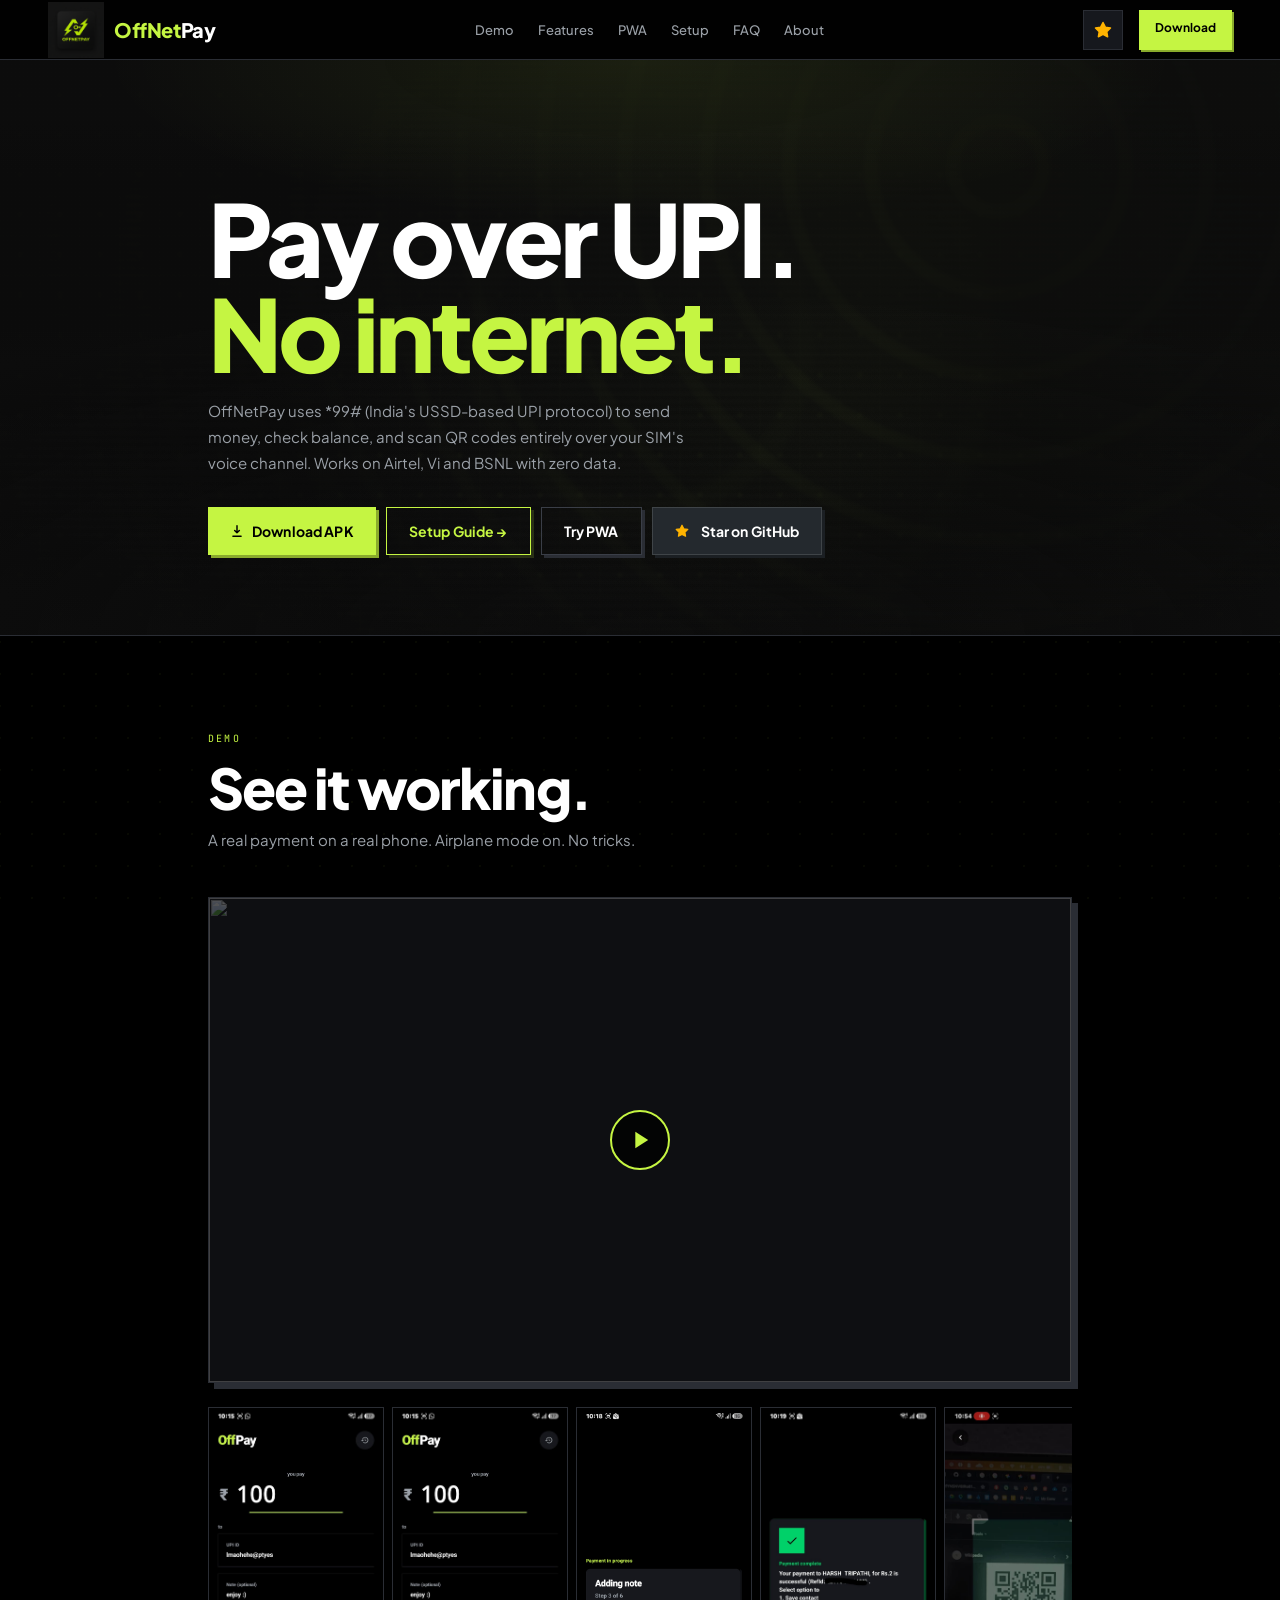
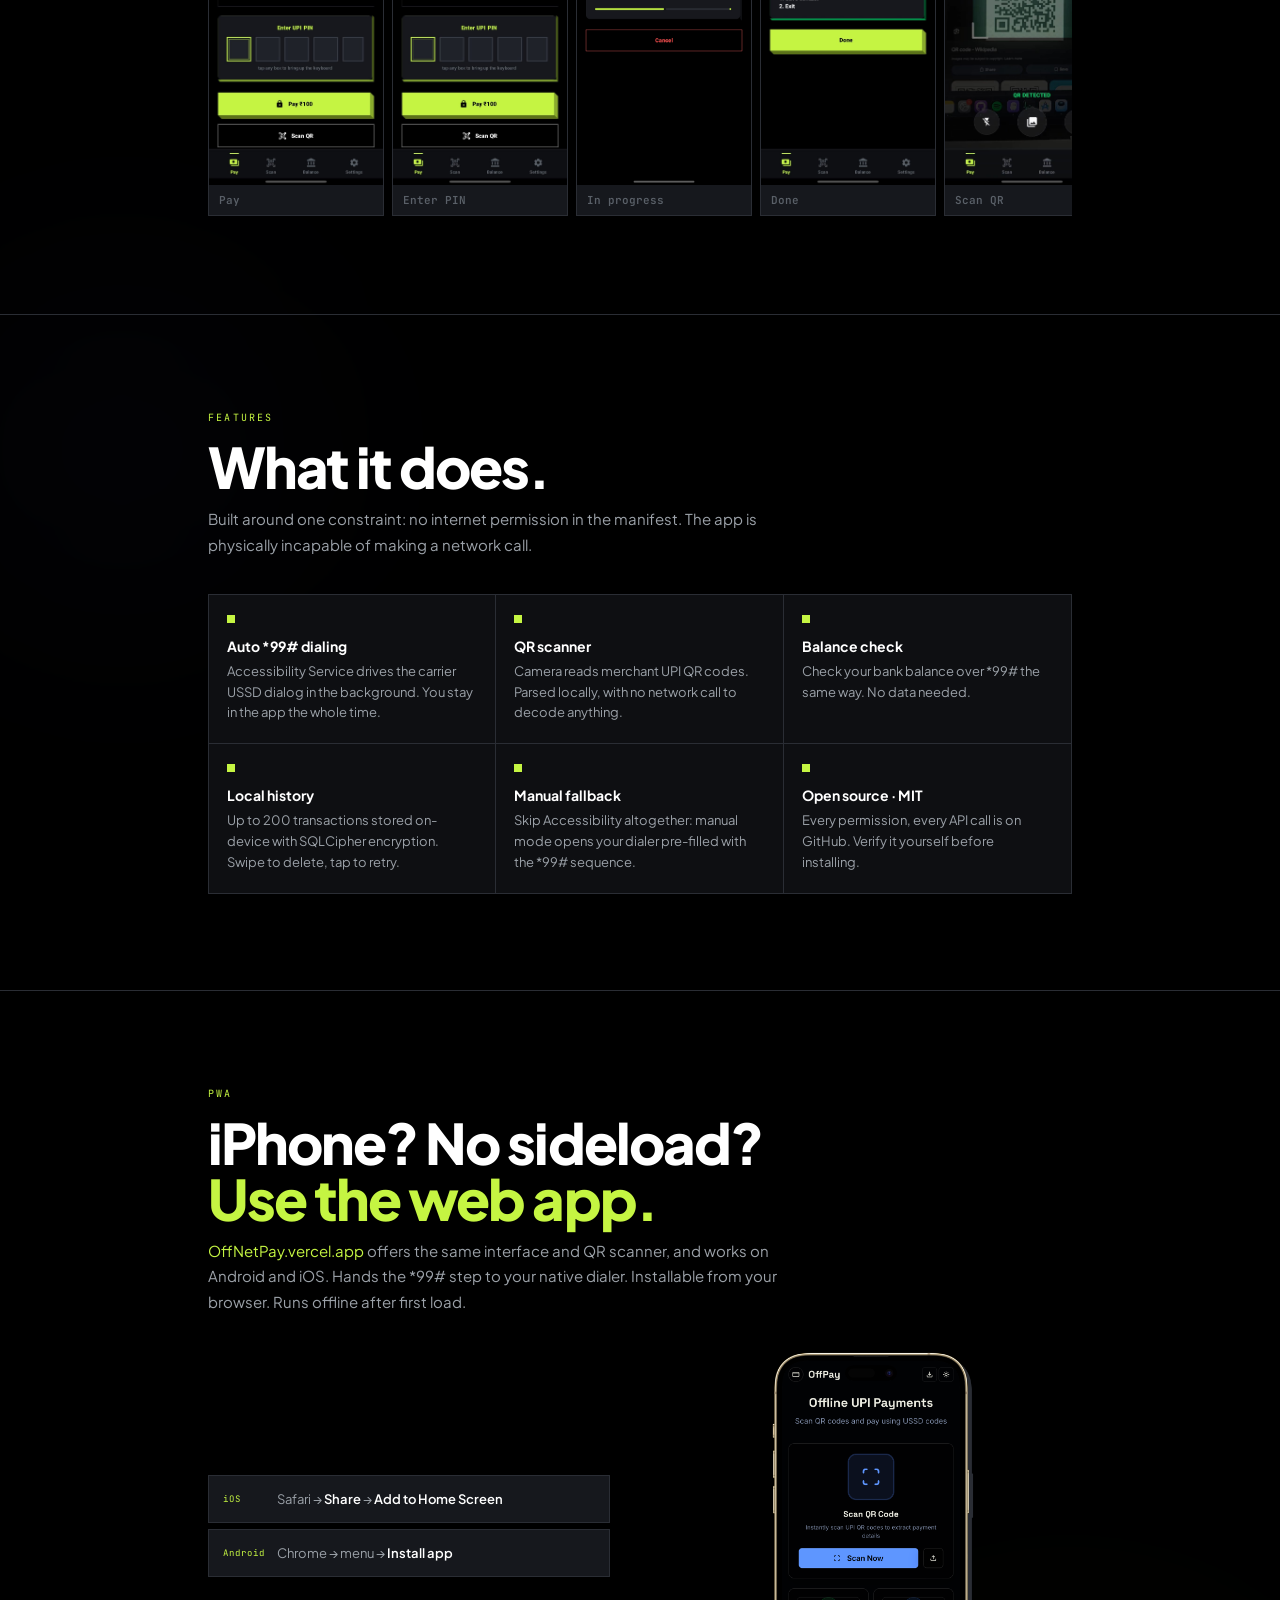
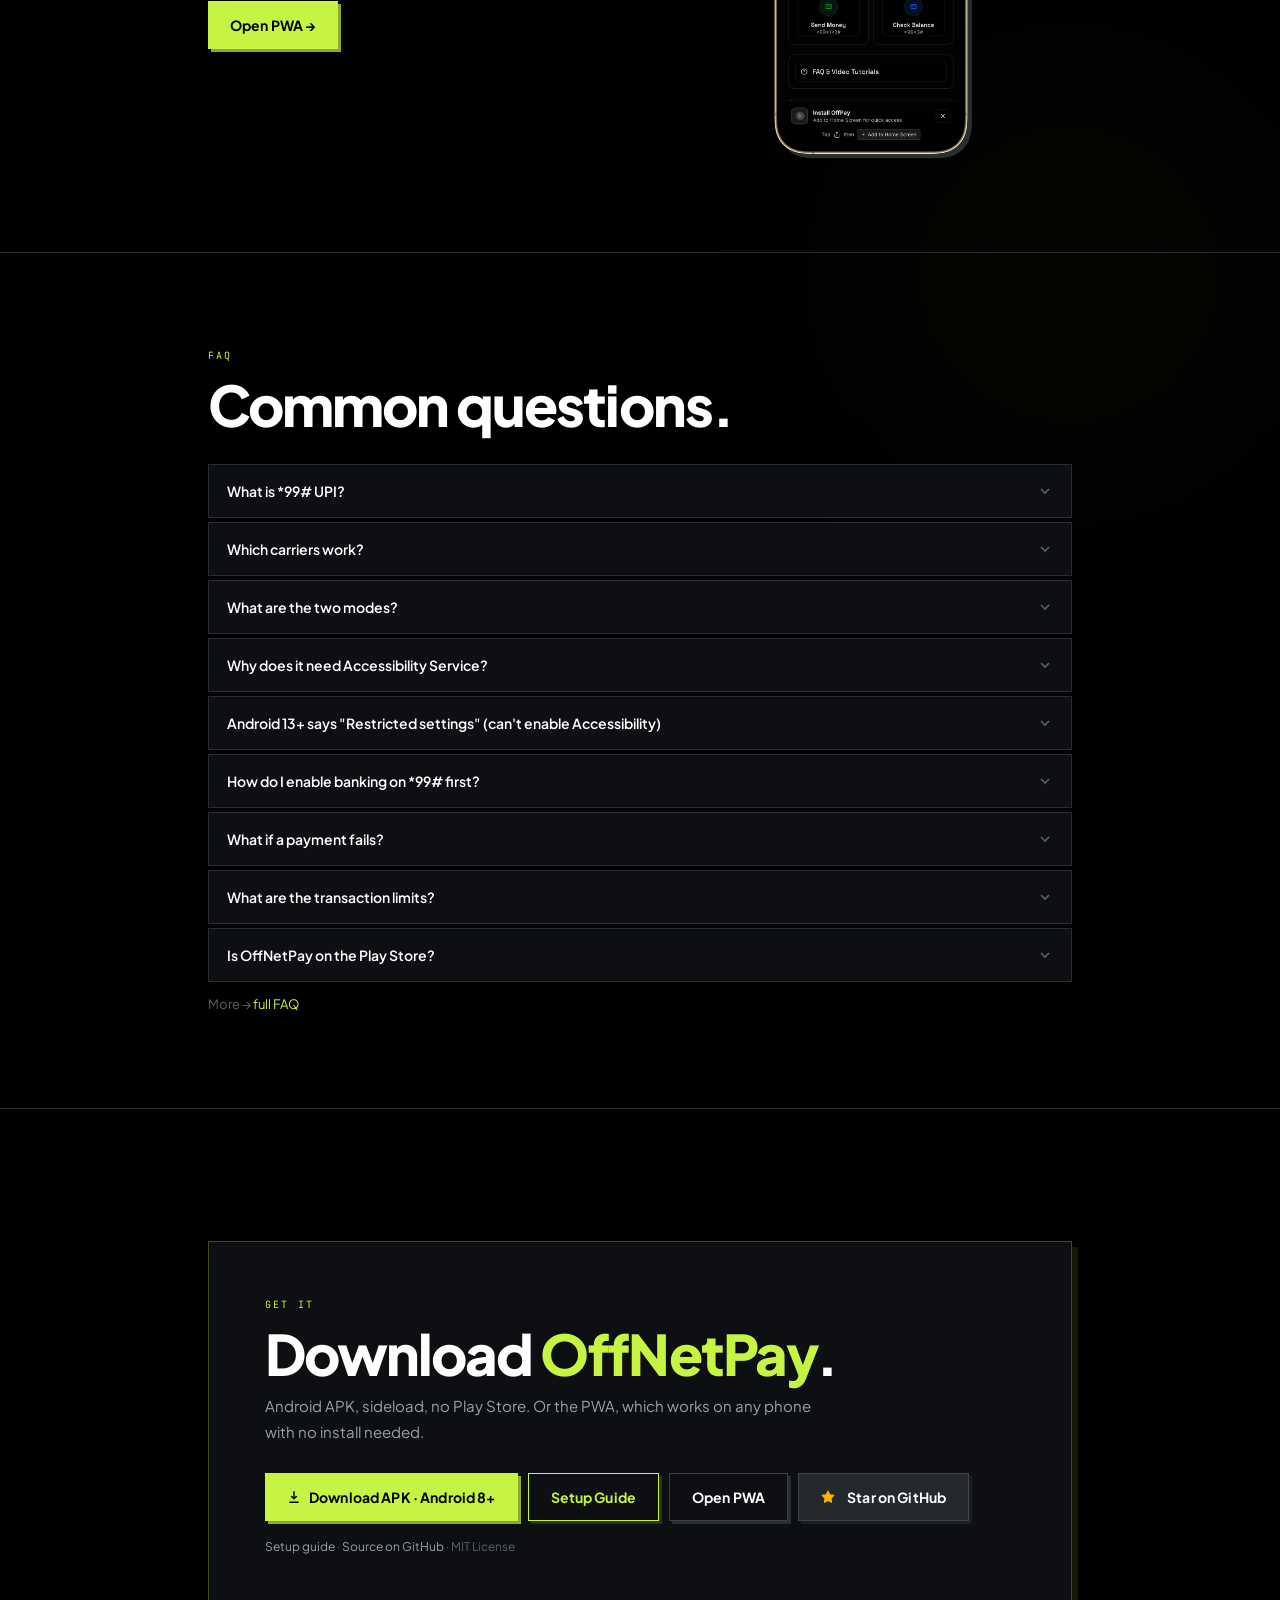
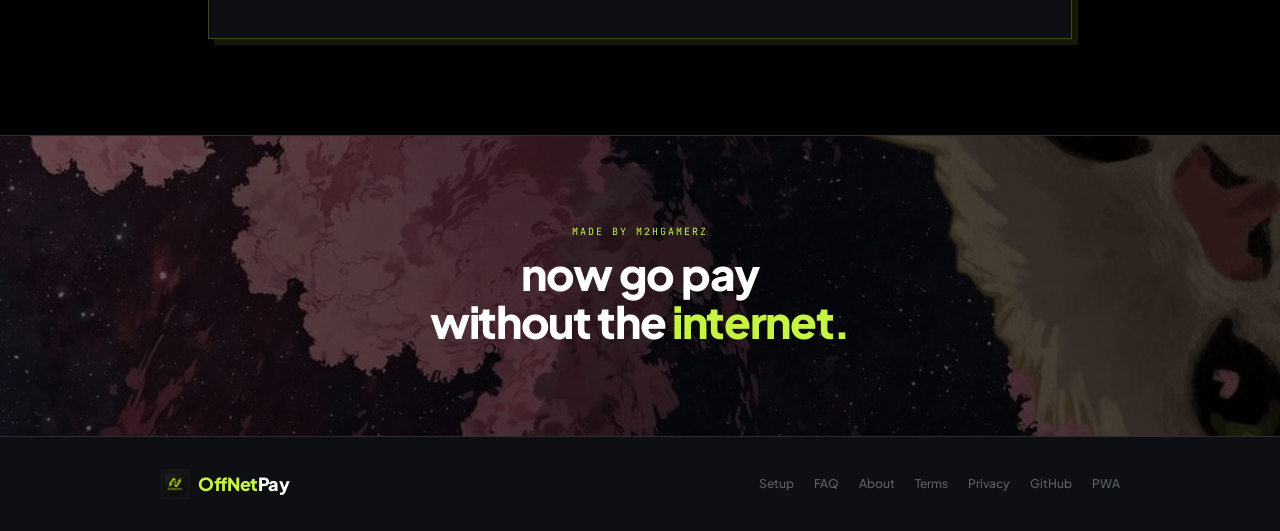
==== deploy/index.html @ 6c47fcde "first" ====
<!doctype html>
<html lang="en">
<head>
  <meta charset="utf-8" />
  <meta name="viewport" content="width=device-width, initial-scale=1, viewport-fit=cover" />
  <title>OffNetPay — UPI without the internet</title>

  <meta name="description" content="OffNetPay sends UPI payments over *99#: no internet, no account, no servers. Android app + PWA." />
  <meta name="theme-color" content="#000000" />
  <meta property="og:title" content="OffNetPay" />
  <meta property="og:description" content="Send money over UPI. No internet. Just *99# and a phone signal." />
  <meta property="og:type" content="website" />
  <link rel="icon" type="image/png" href="assets/logos/icon.png" />
  <link rel="apple-touch-icon" href="assets/logos/icon.png" />
  <link rel="preconnect" href="https://fonts.googleapis.com" />
  <link rel="preconnect" href="https://fonts.gstatic.com" crossorigin />
  <link href="https://fonts.googleapis.com/css2?family=Plus+Jakarta+Sans:ital,wght@0,400;0,500;0,600;0,700;0,800;1,400&family=JetBrains+Mono:wght@400;500&display=swap" rel="stylesheet" />
  <style>
    /* ─── NeoPOP palette (exact from app Colors.kt) ─── */
    :root {
      --black:        #000000;
      --surface:      #0E0F12;
      --surface-hi:   #16181D;
      --surface-hir:  #1F2229;
      --border:       #2A2D34;
      --border-s:     #3A3E47;
      --text-1:       #FFFFFF;
      --text-2:       #9BA1A8;
      --text-3:       #5A6068;
      --lime:         #C5F542;
      --lime-dim:     #8AAB2C;
      --danger:       #FF4D4D;
      --success:      #00D26A;
      --mono:         'JetBrains Mono', monospace;
      --sans:         'Plus Jakarta Sans', system-ui, sans-serif;
      --max:          960px;
      --pad:          clamp(16px, 4.5vw, 48px);
    }

    /* ─── reset ─── */
    *, *::before, *::after { box-sizing: border-box; margin: 0; padding: 0; }
    html { overflow-x: hidden; width: 100%; scroll-behavior: smooth; }
    body {
      background: var(--black);
      color: var(--text-1);
      font-family: var(--sans);
      -webkit-font-smoothing: antialiased;
      overflow-x: hidden;
      width: 100%;
      position: relative;
    }
    body::before {
      content: "";
      position: fixed;
      inset: 0;
      background-image:
        radial-gradient(rgba(197, 245, 66, 0.04) 1px, transparent 1px);
      background-size: 32px 32px;
      background-position: center;
      z-index: -3;
      pointer-events: none;
    }
    img { display: block; max-width: 100%; }
    a { color: inherit; text-decoration: none; }
    button { font-family: inherit; }
    ::selection { background: var(--lime); color: var(--black); }

    /* ─── layout helpers ─── */
    .w { max-width: var(--max); margin: 0 auto; padding: 0 var(--pad); }
    .divider { border: none; border-top: 1px solid var(--border); }
    section { padding: clamp(56px, 8vw, 96px) 0; }

    /* ─── typographic scale ─── */
    .label {
      font-family: var(--mono);
      font-size: 10px;
      letter-spacing: 0.22em;
      color: var(--lime);
      text-transform: uppercase;
      display: block;
      margin-bottom: 14px;
    }
    h1 {
      font-size: clamp(32px, 9vw, 100px);
      font-weight: 800;
      letter-spacing: -0.04em;
      line-height: 0.95;
      color: var(--text-1);
    }
    h2 {
      font-size: clamp(28px, 5vw, 56px);
      font-weight: 800;
      letter-spacing: -0.035em;
      line-height: 1.0;
      color: var(--text-1);
    }
    h3 { font-size: 15px; font-weight: 700; color: var(--text-1); }
    .lime { color: var(--lime); }
    .muted { color: var(--text-2); }
    p.sub {
      font-size: 15px;
      color: var(--text-2);
      line-height: 1.72;
      max-width: 52ch;
      margin-top: 12px;
    }

    /* ─── NeoPOP buttons: sharp edges, 4px shadow offset ─── */
    .btn {
      display: inline-flex; align-items: center; justify-content: center; gap: 8px;
      font-family: var(--sans);
      font-size: 14px; font-weight: 700; letter-spacing: 0.01em;
      padding: 14px 22px;
      min-height: 48px;
      cursor: pointer; border: none;
      transition: transform 80ms, box-shadow 80ms;
      -webkit-tap-highlight-color: transparent;
      touch-action: manipulation;
    }
    .btn:active { transform: translate(2px, 2px); }

    .btn-lime {
      background: var(--lime);
      color: var(--black);
      box-shadow: 3px 3px 0 var(--lime-dim);
    }
    .btn-lime:hover { box-shadow: 4px 4px 0 var(--lime-dim); transform: translate(-1px,-1px); }
    .btn-lime:active { box-shadow: none; transform: translate(3px,3px); }

    .btn-outline {
      background: transparent;
      color: var(--text-1);
      border: 1px solid var(--border-s);
      box-shadow: 3px 3px 0 var(--border);
    }
    .btn-outline:hover { box-shadow: 4px 4px 0 var(--border-s); transform: translate(-1px,-1px); }
    .btn-outline:active { box-shadow: none; transform: translate(3px,3px); }

    .btn-setup {
      background: transparent;
      color: var(--lime);
      border: 1px solid var(--lime);
      box-shadow: 3px 3px 0 rgba(197, 245, 66, 0.15);
    }
    .btn-setup:hover { box-shadow: 4px 4px 0 rgba(197, 245, 66, 0.25); transform: translate(-1px,-1px); }
    .btn-setup:active { box-shadow: none; transform: translate(3px,3px); }

    .btn-git {
      background: #24292e;
      color: #ffffff;
      border: 1px solid #3f4448;
      box-shadow: 3px 3px 0 #1b1f23;
    }
    .btn-git:hover { box-shadow: 4px 4px 0 #1b1f23; transform: translate(-1px,-1px); }
    .btn-git:active { box-shadow: none; transform: translate(3px,3px); }

    @media (max-width: 520px) {
      .btn { width: 100%; }
      .hero-btns { flex-direction: column; }
      .dl-btns { flex-direction: column; }
    }

    /* ─── Nav ─── */
    nav {
      position: sticky; top: 0; left: 0; right: 0; z-index: 200;
      display: flex; align-items: center; justify-content: space-between;
      padding: 0 var(--pad); height: 60px;
      height: calc(60px + env(safe-area-inset-top, 0px));
      padding-top: env(safe-area-inset-top, 0px);
      background: rgba(0,0,0,0.88);
      backdrop-filter: blur(20px);
      -webkit-backdrop-filter: blur(20px);
      border-bottom: 1px solid var(--border);
    }
    .nav-brand {
      display: flex; align-items: center; gap: 10px;
      font-size: 20px; font-weight: 800; letter-spacing: -0.02em;
    }
    .nav-brand img { width: 56px; height: 56px; }
    .nav-links {
      display: flex; gap: 24px; margin: 0 auto;
      font-size: 13px; font-weight: 500; color: var(--text-2);
    }
    .nav-links a:hover { color: var(--text-1); }
    .nav-links a.active { color: var(--lime); }
    .nav-dl {
      font-size: 12px; font-weight: 700;
      background: var(--lime); color: var(--black);
      padding: 10px 16px;
      min-height: 40px;
      box-shadow: 2px 2px 0 var(--lime-dim);
      transition: box-shadow 80ms, transform 80ms, opacity 180ms ease;
      -webkit-tap-highlight-color: transparent;
      touch-action: manipulation;
    }
    .nav-dl:hover { box-shadow: 3px 3px 0 var(--lime-dim); transform: translate(-1px,-1px); }
    .nav-dl:active { box-shadow: none; transform: translate(2px,2px); }

    .nav-star {
      display: flex;
      align-items: center;
      justify-content: center;
      width: 40px;
      height: 40px;
      border: 1px solid var(--border);
      background: var(--surface-hi);
      transition: border-color 150ms, background-color 150ms, transform 80ms;
      -webkit-tap-highlight-color: transparent;
      touch-action: manipulation;
    }
    .nav-star:hover {
      border-color: #ffb300;
      background: rgba(255,179,0,0.08);
      transform: translate(-1px, -1px);
      box-shadow: 2px 2px 0 rgba(255,179,0,0.2);
    }
    .nav-star:active {
      transform: translate(1px, 1px);
      box-shadow: none;
    }
    
    .nav-right {
      display: flex;
      align-items: center;
      gap: 16px;
    }
    .menu-toggle {
      display: none;
      flex-direction: column;
      justify-content: space-between;
      width: 22px;
      height: 14px;
      background: transparent;
      border: none;
      cursor: pointer;
      padding: 0;
      z-index: 210;
    }
    .menu-toggle .bar {
      width: 100%;
      height: 2px;
      background-color: var(--text-1);
      transition: all 0.2s ease-in-out;
    }
    .mobile-menu {
      position: fixed;
      top: calc(60px + env(safe-area-inset-top, 0px));
      left: 0;
      width: 100%;
      height: calc(100vh - (60px + env(safe-area-inset-top, 0px)));
      background: rgba(13,13,13,0.98);
      backdrop-filter: blur(20px);
      -webkit-backdrop-filter: blur(20px);
      z-index: 190;
      display: flex;
      flex-direction: column;
      padding: 40px var(--pad);
      transform: translateY(-100%);
      transition: transform 0.3s cubic-bezier(0.16, 1, 0.3, 1);
      border-bottom: 1px solid var(--border);
    }
    .mobile-menu.active {
      transform: translateY(0);
    }
    .mobile-menu-links {
      display: flex;
      flex-direction: column;
      gap: 28px;
    }
    .mobile-menu-links a {
      font-size: 24px;
      font-weight: 700;
      color: var(--text-2);
      text-transform: capitalize;
      letter-spacing: -0.02em;
      transition: color 0.2s ease;
    }
    .mobile-menu-links a:hover,
    .mobile-menu-links a.active {
      color: var(--lime);
    }
    @media (max-width: 768px) {
      .nav-links { display: none; }
      .menu-toggle { display: flex; }
      .menu-toggle.active .bar:nth-child(1) { transform: translateY(6px) rotate(45deg); }
      .menu-toggle.active .bar:nth-child(2) { opacity: 0; }
      .menu-toggle.active .bar:nth-child(3) { transform: translateY(-6px) rotate(-45deg); }
      .nav-dl {
        font-size: 11px;
        padding: 8px 12px;
        min-height: 34px;
      }
      body.menu-open .nav-dl {
        opacity: 0;
        pointer-events: none;
      }
      .foot-in {
        flex-direction: column;
        align-items: center;
        text-align: center;
        gap: 20px;
      }
      .foot-links {
        justify-content: center;
        gap: 16px 20px;
      }
    }

    /* ─── Hero ─── */
    .hero {
      position: relative;
      padding: clamp(72px, 12vw, 130px) 0 clamp(48px, 7vw, 80px);
      overflow: hidden;
      isolation: isolate;
    }
    #hero-shader {
      position: absolute;
      inset: 0;
      width: 100%;
      height: 100%;
      z-index: -2;
      display: block;
    }
    .hero-vignette {
      position: absolute;
      inset: 0;
      z-index: -1;
      background:
        radial-gradient(60% 40% at 50% 0%, rgba(197,245,66,0.08) 0%, transparent 70%),
        radial-gradient(80% 60% at 50% 100%, transparent 0%, rgba(13,13,13,0.85) 100%),
        linear-gradient(180deg, rgba(13,13,13,0.40) 0%, rgba(13,13,13,0.10) 35%, rgba(13,13,13,0.85) 100%);
    }

    /* Global Ambient Orbs */
    .ambient-glow-1 {
      position: absolute;
      top: -100px;
      right: 5%;
      width: min(600px, 90vw);
      height: 600px;
      background: radial-gradient(circle, rgba(197, 245, 66, 0.06) 0%, transparent 70%);
      filter: blur(120px);
      pointer-events: none;
      z-index: -10;
    }
    .ambient-glow-2 {
      position: absolute;
      top: 1800px;
      left: -10%;
      width: min(500px, 80vw);
      height: 500px;
      background: radial-gradient(circle, rgba(99, 102, 241, 0.04) 0%, transparent 70%);
      filter: blur(100px);
      pointer-events: none;
      z-index: -10;
    }
    .ambient-glow-3 {
      position: absolute;
      top: 3200px;
      right: -5%;
      width: min(550px, 85vw);
      height: 550px;
      background: radial-gradient(circle, rgba(197, 245, 66, 0.05) 0%, transparent 70%);
      filter: blur(110px);
      pointer-events: none;
      z-index: -10;
    }
    .hero h1 { margin-bottom: 18px; }
    .hero p.sub { margin-bottom: 32px; max-width: 46ch; }
    .hero-btns { display: flex; flex-wrap: wrap; gap: 10px; }

    /* ─── NeoPOP card ─── */
    .np-card {
      background: var(--surface-hi);
      border: 1px solid var(--border);
      box-shadow: 4px 4px 0 var(--border);
      padding: 24px;
    }
    .np-card-sm {
      background: var(--surface-hi);
      border: 1px solid var(--border);
      box-shadow: 3px 3px 0 var(--border);
      padding: 18px 20px;
    }

    /* ─── Video facade ─── */
    .video-wrap {
      margin-top: 44px;
      aspect-ratio: 16/9;
      position: relative;
      border: 1px solid var(--border);
      box-shadow: 6px 6px 0 var(--border);
      overflow: hidden;
      cursor: pointer;
      background: var(--surface);
    }
    .video-wrap iframe { position: absolute; inset: 0; width: 100%; height: 100%; border: none; }
    .video-facade {
      position: absolute; inset: 0; display: flex;
      flex-direction: column; align-items: center; justify-content: center;
      background: var(--surface); z-index: 2; transition: opacity 180ms;
    }
    .video-facade.gone { opacity: 0; pointer-events: none; }
    .video-facade img {
      position: absolute; inset: 0; width: 100%; height: 100%;
      object-fit: cover; opacity: 0.28;
    }
    .play-ring {
      position: relative;
      width: 60px; height: 60px;
      border-radius: 50%;
      background: rgba(0,0,0,0.76);
      border: 2px solid var(--lime);
      display: flex; align-items: center; justify-content: center;
      color: var(--lime);
      transition: transform 150ms ease, background-color 150ms ease, color 150ms ease;
    }
    .video-facade:hover .play-ring {
      transform: scale(1.1);
      background: var(--lime);
      color: var(--black);
    }

    /* ─── Screenshots strip ─── */
    .shots {
      display: flex; gap: 8px;
      overflow-x: auto; scroll-snap-type: x mandatory;
      -webkit-overflow-scrolling: touch;
      scrollbar-width: none; margin-top: 24px;
      padding-bottom: 2px; /* prevent border clipping */
    }
    .shots::-webkit-scrollbar { display: none; }
    .shot {
      flex: 0 0 auto; width: clamp(110px, 28vw, 176px);
      scroll-snap-align: start;
      border: 1px solid var(--border);
      background: var(--surface-hi);
    }
    .shot img { width: 100%; aspect-ratio: 9/19.5; object-fit: cover; }
    .shot-cap { padding: 8px 10px; font-size: 11px; font-weight: 600; color: var(--text-3); font-family: var(--mono); }

    /* ─── Features grid ─── */
    .feat-grid {
      display: grid; grid-template-columns: repeat(3,1fr);
      border: 1px solid var(--border);
      margin-top: 36px;
    }
    @media (max-width: 680px) { .feat-grid { grid-template-columns: 1fr 1fr; } }
    @media (max-width: 420px) { .feat-grid { grid-template-columns: 1fr; } }
    .feat-cell {
      padding: 20px 18px;
      border-right: 1px solid var(--border);
      border-bottom: 1px solid var(--border);
      background: var(--surface);
      transition: background 150ms;
    }
    .feat-cell:hover { background: var(--surface-hi); }
    /* 3-col: last cell in each row has no right border; last row has no bottom border */
    .feat-cell:nth-child(3n) { border-right: none; }
    .feat-cell:nth-last-child(-n+3):nth-child(3n+1),
    .feat-cell:nth-last-child(-n+3):nth-child(3n+2),
    .feat-cell:nth-last-child(-n+3):nth-child(3n+3) { border-bottom: none; }
    /* 2-col mobile */
    @media (max-width: 680px) {
      .feat-cell:nth-child(3n) { border-right: 1px solid var(--border); }
      .feat-cell:nth-child(2n) { border-right: none; }
      .feat-cell:nth-last-child(-n+2) { border-bottom: none; }
      .feat-cell:nth-last-child(1) { border-bottom: none; }
    }
    /* 1-col mobile */
    @media (max-width: 420px) {
      .feat-cell { border-right: none !important; }
      .feat-cell:last-child { border-bottom: none; }
    }

    .feat-dot {
      width: 8px; height: 8px; background: var(--lime);
      margin-bottom: 14px;
    }
    .feat-cell h3 { margin-bottom: 6px; font-size: 14px; }
    .feat-cell p { font-size: 13px; color: var(--text-2); line-height: 1.6; }

    /* ─── PWA section ─── */
    .pwa-grid {
      display: grid; grid-template-columns: 1fr 1fr;
      gap: clamp(24px, 5vw, 60px); align-items: center;
      margin-top: 36px;
    }
    @media (max-width: 680px) {
      .pwa-grid { grid-template-columns: 1fr; }
      /* on mobile show image below text, smaller */
      .pwa-mockup { order: 2; }
      .pwa-content { order: 1; }
    }
    .pwa-mockup img {
      max-width: 200px;
      margin: 0 auto;
      filter: drop-shadow(4px 4px 0 var(--border));
    }
    @media (max-width: 680px) {
      .pwa-mockup img { max-width: 130px; }
    }
    .install-steps { display: flex; flex-direction: column; gap: 6px; margin: 18px 0 24px; }
    .install-step {
      display: flex; gap: 12px; align-items: center;
      background: var(--surface-hi); border: 1px solid var(--border);
      padding: 14px;
      min-height: 48px;
    }
    .install-os { font-family: var(--mono); font-size: 9px; letter-spacing: 0.12em; color: var(--lime); flex-shrink: 0; width: 42px; }
    .install-step p { font-size: 13px; color: var(--text-2); }
    .install-step strong { color: var(--text-1); font-weight: 600; }

    /* ─── FAQ ─── */
    .faq-list { margin-top: 32px; display: flex; flex-direction: column; gap: 4px; }
    details { border: 1px solid var(--border); background: var(--surface); }
    details[open] { border-left: 2px solid var(--lime); }
    summary {
      display: flex; justify-content: space-between; align-items: center;
      gap: 14px; padding: 16px 18px;
      font-size: 14px; font-weight: 600; color: var(--text-1);
      cursor: pointer; list-style: none; user-select: none;
      min-height: 52px;
      -webkit-tap-highlight-color: transparent;
      touch-action: manipulation;
    }
    summary::-webkit-details-marker { display: none; }
    .chev { color: var(--text-3); flex-shrink: 0; transition: transform 200ms; }
    details[open] .chev { transform: rotate(180deg); color: var(--lime); }
    .faq-ans {
      padding: 14px 18px 18px; border-top: 1px solid var(--border);
      font-size: 13.5px; color: var(--text-2); line-height: 1.72;
    }
    .faq-ans a { color: var(--lime); }
    .faq-ans code { font-family: var(--mono); font-size: 12px; color: var(--lime); background: rgba(197,245,66,0.07); padding: 1px 5px; }
    .faq-ans strong { color: var(--text-1); font-weight: 600; }
    .steps-list { margin-top: 10px; display: flex; flex-direction: column; gap: 6px; }
    .step-row { display: flex; gap: 12px; align-items: flex-start; }
    .step-num {
      width: 22px; height: 22px; background: var(--lime);
      color: var(--black); font-size: 11px; font-weight: 700;
      display: flex; align-items: center; justify-content: center;
      flex-shrink: 0; margin-top: 1px;
    }
    .step-body { font-size: 13px; color: var(--text-2); line-height: 1.55; }
    .carrier-tags { display: flex; gap: 6px; flex-wrap: wrap; margin-top: 10px; }
    .carrier-tag { font-family: var(--mono); font-size: 10px; letter-spacing: 0.1em; padding: 5px 10px; font-weight: 500; }
    .tag-yes { background: rgba(0,210,106,0.12); color: var(--success); border: 1px solid rgba(0,210,106,0.25); }
    .tag-no  { background: rgba(255,77,77,0.1);  color: var(--danger);  border: 1px solid rgba(255,77,77,0.2); }
    .modes-row { display: flex; flex-direction: column; gap: 10px; margin-top: 4px; }
    .mode-card { background: var(--surface-hir); border: 1px solid var(--border); padding: 14px 16px; }
    .mode-card b { color: var(--text-1); font-size: 13px; font-weight: 700; }
    .mode-card p { font-size: 12.5px; color: var(--text-2); margin-top: 4px; line-height: 1.5; }

    /* ─── Download box ─── */
    .dl-box {
      background: var(--surface);
      border: 1px solid rgba(197,245,66,0.25);
      box-shadow: 6px 6px 0 rgba(197,245,66,0.1);
      padding: clamp(28px, 5vw, 56px);
      margin-top: 36px;
    }
    .dl-box h2 { margin-bottom: 8px; }
    .dl-box > p { margin-bottom: 28px; }
    .dl-btns { display: flex; flex-wrap: wrap; gap: 10px; }
    .dl-note { margin-top: 18px; font-size: 12px; color: var(--text-3); }
    .dl-note a { color: var(--text-2); }
    .dl-note a:hover { color: var(--text-1); }

    /* ─── Cat ─── */
    .cat { position: relative; overflow: hidden; border-top: 1px solid var(--border); }
    .cat-img { width: 100%; height: clamp(160px, 26vw, 300px); object-fit: cover; object-position: center 35%; filter: brightness(0.4); }
    .cat-copy {
      position: absolute; inset: 0;
      display: flex; flex-direction: column; align-items: center; justify-content: center;
      text-align: center; padding: var(--pad);
    }
    .cat-by { font-family: var(--mono); font-size: 10px; letter-spacing: 0.2em; color: var(--lime); margin-bottom: 12px; text-transform: uppercase; }
    .cat-line { font-size: clamp(22px, 4.5vw, 44px); font-weight: 800; letter-spacing: -0.03em; color: var(--text-1); line-height: 1.08; }

    /* ─── Footer ─── */
    footer { background: var(--surface); border-top: 1px solid var(--border); padding: 32px var(--pad); }
    .foot-in { max-width: var(--max); margin: 0 auto; display: flex; flex-wrap: wrap; align-items: center; justify-content: space-between; gap: 20px; }
    .foot-brand { display: flex; align-items: center; gap: 8px; font-size: 18px; font-weight: 800; letter-spacing: -0.02em; }
    .foot-brand img { width: 30px; height: 30px; }
    .foot-links { display: flex; flex-wrap: wrap; gap: 20px; font-size: 12px; color: var(--text-3); font-weight: 500; }
    .foot-links a:hover { color: var(--text-1); }

    /* ─── Modal ─── */
    #modal { display: none; position: fixed; inset: 0; z-index: 999; background: rgba(0,0,0,0.72); backdrop-filter: blur(10px); align-items: center; justify-content: center; padding: 20px; }
    #modal.on { display: flex; }
    .modal-card {
      background: var(--surface-hi);
      border: 1px solid rgba(197,245,66,0.25);
      box-shadow: 6px 6px 0 rgba(197,245,66,0.12);
      padding: clamp(24px, 4vw, 40px);
      max-width: 380px; width: 100%;
      text-align: center;
      animation: popIn 240ms cubic-bezier(.2,.8,.2,1);
    }
    @keyframes popIn { from { opacity: 0; transform: translateY(10px) scale(.97); } to { opacity: 1; transform: none; } }
    .modal-card .lime-sq { width: 48px; height: 48px; background: var(--lime); display: flex; align-items: center; justify-content: center; margin: 0 auto 16px; }
    .modal-card h3 { font-size: 17px; font-weight: 800; letter-spacing: -0.02em; color: var(--text-1); margin-bottom: 8px; }
    .modal-card p { font-size: 13px; color: var(--text-2); line-height: 1.65; margin-bottom: 22px; }
    .modal-cta { display: block; background: var(--lime); color: var(--black); font-weight: 700; font-size: 13px; padding: 13px; box-shadow: 3px 3px 0 var(--lime-dim); margin-bottom: 10px; transition: box-shadow 80ms, transform 80ms; }
    .modal-cta:hover { box-shadow: 4px 4px 0 var(--lime-dim); transform: translate(-1px,-1px); }
    .modal-skip { background: none; border: none; color: var(--text-3); font-size: 12px; cursor: pointer; padding: 4px; font-family: var(--sans); }
    .modal-skip:hover { color: var(--text-2); }
  </style>
</head>
<body>

<div class="ambient-glow-1" aria-hidden="true"></div>
<div class="ambient-glow-2" aria-hidden="true"></div>
<div class="ambient-glow-3" aria-hidden="true"></div>


<!-- Modal -->
<div id="modal" role="dialog" aria-modal="true">
  <div class="modal-card">
    <div class="lime-sq">
      <svg width="20" height="20" viewBox="0 0 24 24" fill="none" stroke="black" stroke-width="2.5" stroke-linecap="round" stroke-linejoin="round"><path d="M12 22s8-4 8-10V5l-8-3-8 3v7c0 6 8 10 8 10z"/></svg>
    </div>
    <h3>One quick setup step</h3>
    <p>OffNetPay needs Accessibility Service to auto-dial *99#. Watch the guide (takes about 2 minutes).</p>
    <a href="setup.html" class="modal-cta">Watch Setup Guide →</a>
    <button class="modal-skip" id="modal-skip">Skip for now</button>
  </div>
</div>

<!-- Nav -->
<nav>
  <a href="index.html" class="nav-brand">
    <img src="assets/logos/icon.png" alt="OffNetPay" />
    <span><span class="lime">OffNet</span>Pay</span>
  </a>
  <div class="nav-links">
    <a href="#demo">Demo</a>
    <a href="#features">Features</a>
    <a href="#pwa">PWA</a>
    <a href="setup.html">Setup</a>
    <a href="faq.html">FAQ</a>
    <a href="about.html">About</a>
  </div>
  <div class="nav-right">
    <a href="https://github.com/m2hgamerz/OffNetPayApp" target="_blank" rel="noopener" class="nav-star" aria-label="Star on GitHub">
      <svg width="18" height="18" viewBox="0 0 24 24" fill="none" stroke="currentColor" stroke-width="2" stroke-linecap="round" stroke-linejoin="round" style="color: #ffb300;"><polygon points="12 2 15.09 8.26 22 9.27 17 14.14 18.18 21.02 12 17.77 5.82 21.02 7 14.14 2 9.27 8.91 8.26 12 2" fill="currentColor"/></svg>
    </a>
    <a href="#download" class="nav-dl">Download</a>
    <button class="menu-toggle" id="menu-toggle" aria-label="Toggle Menu">
      <span class="bar"></span>
      <span class="bar"></span>
      <span class="bar"></span>
    </button>
  </div>
</nav>

<!-- Mobile Menu Overlay -->
<div class="mobile-menu" id="mobile-menu">
  <div class="mobile-menu-links">
    <a href="#demo">Demo</a>
    <a href="#features">Features</a>
    <a href="#pwa">PWA</a>
    <a href="setup.html">Setup</a>
    <a href="faq.html">FAQ</a>
    <a href="about.html">About</a>
  </div>
</div>

<!-- ─── Hero ─── -->
<section class="hero">
  <canvas id="hero-shader" aria-hidden="true"></canvas>
  <div class="hero-vignette" aria-hidden="true"></div>
  <div class="w">
    <h1>Pay over UPI.<br/><span class="lime">No internet.</span></h1>
    <p class="sub">OffNetPay uses *99# (India's USSD-based UPI protocol) to send money, check balance, and scan QR codes entirely over your SIM's voice channel. Works on Airtel, Vi and BSNL with zero data.</p>
    <div class="hero-btns">
      <a href="https://github.com/m2hgamerz/OffNetPayApp/releases" target="_blank" rel="noopener" class="btn btn-lime" id="apk-btn">
        <svg width="14" height="14" viewBox="0 0 24 24" fill="none" stroke="currentColor" stroke-width="2.5" stroke-linecap="round" stroke-linejoin="round"><path d="M12 3v12m0 0l-4-4m4 4l4-4M5 21h14"/></svg>
        Download APK
      </a>

      <a href="setup.html" class="btn btn-setup">Setup Guide →</a>

      <a href="/pwa/" target="_blank" rel="noopener" class="btn btn-outline">Try PWA</a>

      <a href="https://github.com/m2hgamerz/OffNetPayApp" target="_blank" rel="noopener" class="btn btn-git">
        <svg width="14" height="14" viewBox="0 0 24 24" fill="none" stroke="currentColor" stroke-width="2" stroke-linecap="round" stroke-linejoin="round" style="margin-right: 4px; color: #ffb300;"><polygon points="12 2 15.09 8.26 22 9.27 17 14.14 18.18 21.02 12 17.77 5.82 21.02 7 14.14 2 9.27 8.91 8.26 12 2" fill="currentColor"/></svg>
        Star on GitHub
      </a>
    </div>
  </div>
</section>

<hr class="divider" />


<!-- ─── Demo ─── -->
<section id="demo">
  <div class="w">
    <span class="label">Demo</span>
    <h2>See it working.</h2>
    <p class="sub">A real payment on a real phone. Airplane mode on. No tricks.</p>

    <div class="video-wrap" data-yt="iODYB15kApI">
      <div class="video-facade">
        <img src="https://img.youtube.com/vi/iODYB15kApI/maxresdefault.jpg" alt="" />
        <div class="play-ring">
          <svg width="28" height="28" viewBox="0 0 24 24" fill="currentColor"><path d="M8 5v14l11-7z"/></svg>
        </div>
      </div>
    </div>

    <div class="shots">
      <figure class="shot">
        <img src="assets/screenshots/pay-form.jpeg" alt="Pay screen" loading="lazy" />
        <div class="shot-cap">Pay</div>
      </figure>
      <figure class="shot">
        <img src="assets/screenshots/pay-form-alt.jpeg" alt="PIN entry" loading="lazy" />
        <div class="shot-cap">Enter PIN</div>
      </figure>
      <figure class="shot">
        <img src="assets/screenshots/payment-running.jpeg" alt="In progress" loading="lazy" />
        <div class="shot-cap">In progress</div>
      </figure>
      <figure class="shot">
        <img src="assets/screenshots/payment-success.jpeg" alt="Success" loading="lazy" />
        <div class="shot-cap">Done</div>
      </figure>
      <figure class="shot">
        <img src="assets/screenshots/qr-scanner.jpeg" alt="QR scanner" loading="lazy" />
        <div class="shot-cap">Scan QR</div>
      </figure>
      <figure class="shot">
        <img src="assets/screenshots/history-list.jpeg" alt="History" loading="lazy" />
        <div class="shot-cap">History</div>
      </figure>
      <figure class="shot">
        <img src="assets/screenshots/balance-result.jpeg" alt="Balance" loading="lazy" />
        <div class="shot-cap">Balance</div>
      </figure>
    </div>
  </div>
</section>

<hr class="divider" />

<!-- ─── Features ─── -->
<section id="features">
  <div class="w">
    <span class="label">Features</span>
    <h2>What it does.</h2>
    <p class="sub">Built around one constraint: no internet permission in the manifest. The app is physically incapable of making a network call.</p>

    <div class="feat-grid">
      <div class="feat-cell">
        <div class="feat-dot"></div>
        <h3>Auto *99# dialing</h3>
        <p>Accessibility Service drives the carrier USSD dialog in the background. You stay in the app the whole time.</p>
      </div>
      <div class="feat-cell">
        <div class="feat-dot"></div>
        <h3>QR scanner</h3>
        <p>Camera reads merchant UPI QR codes. Parsed locally, with no network call to decode anything.</p>
      </div>
      <div class="feat-cell">
        <div class="feat-dot"></div>
        <h3>Balance check</h3>
        <p>Check your bank balance over *99# the same way. No data needed.</p>
      </div>
      <div class="feat-cell">
        <div class="feat-dot"></div>
        <h3>Local history</h3>
        <p>Up to 200 transactions stored on-device with SQLCipher encryption. Swipe to delete, tap to retry.</p>
      </div>
      <div class="feat-cell">
        <div class="feat-dot"></div>
        <h3>Manual fallback</h3>
        <p>Skip Accessibility altogether: manual mode opens your dialer pre-filled with the *99# sequence.</p>
      </div>
      <div class="feat-cell">
        <div class="feat-dot"></div>
        <h3>Open source · MIT</h3>
        <p>Every permission, every API call is on GitHub. Verify it yourself before installing.</p>
      </div>
    </div>
  </div>
</section>

<hr class="divider" />

<!-- ─── PWA ─── -->
<section id="pwa">
  <div class="w">
    <span class="label">PWA</span>
    <h2>iPhone? No sideload?<br/><span class="lime">Use the web app.</span></h2>
    <p class="sub"><a href="/pwa/" target="_blank" rel="noopener" style="color:var(--lime)">OffNetPay.vercel.app</a> offers the same interface and QR scanner, and works on Android and iOS. Hands the *99# step to your native dialer. Installable from your browser. Runs offline after first load.</p>

    <div class="pwa-grid">
      <div class="pwa-content">
        <div class="install-steps">
          <div class="install-step">
            <span class="install-os">iOS</span>
            <p>Safari → <strong>Share</strong> → <strong>Add to Home Screen</strong></p>
          </div>
          <div class="install-step">
            <span class="install-os">Android</span>
            <p>Chrome → menu → <strong>Install app</strong></p>
          </div>
        </div>
        <a href="/pwa/" target="_blank" rel="noopener" class="btn btn-lime">Open PWA →</a>
      </div>
      <div class="pwa-mockup">
        <img src="assets/pwa-mockup.png" alt="OffNetPay PWA" loading="lazy" />
      </div>
    </div>
  </div>
</section>

<hr class="divider" />

<!-- ─── FAQ ─── -->
<section id="faq">
  <div class="w">
    <span class="label">FAQ</span>
    <h2>Common questions.</h2>

    <div class="faq-list">

      <details>
        <summary>What is *99# UPI?
          <svg class="chev" width="16" height="16" viewBox="0 0 24 24" fill="none" stroke="currentColor" stroke-width="2.5"><polyline points="6 9 12 15 18 9"/></svg>
        </summary>
        <div class="faq-ans">*99# is India's USSD-based UPI service built by NPCI. It works without internet. You dial a code, your bank shows menus through SMS-style dialogs over the voice channel, and you reply to send money. Works on any phone with a basic cellular signal.</div>
      </details>

      <details>
        <summary>Which carriers work?
          <svg class="chev" width="16" height="16" viewBox="0 0 24 24" fill="none" stroke="currentColor" stroke-width="2.5"><polyline points="6 9 12 15 18 9"/></svg>
        </summary>
        <div class="faq-ans">
          Airtel, Vodafone (Vi), and BSNL: yes. Jio: no. That's a Jio network-level constraint, not an OffNetPay limitation.
          <div class="carrier-tags">
            <span class="carrier-tag tag-yes">AIRTEL ✓</span>
            <span class="carrier-tag tag-yes">VI ✓</span>
            <span class="carrier-tag tag-yes">BSNL ✓</span>
            <span class="carrier-tag tag-no">JIO ✗</span>
          </div>
        </div>
      </details>

      <details>
        <summary>What are the two modes?
          <svg class="chev" width="16" height="16" viewBox="0 0 24 24" fill="none" stroke="currentColor" stroke-width="2.5"><polyline points="6 9 12 15 18 9"/></svg>
        </summary>
        <div class="faq-ans">
          <div class="modes-row">
            <div class="mode-card">
              <b>Auto</b>
              <p>OffNetPay handles the carrier dialog automatically using Accessibility Service, keeping you in OffNetPay throughout the payment.</p>
            </div>
            <div class="mode-card">
              <b>Manual</b>
              <p>Copies the UPI ID and opens your dialer pre-filled with the *99# code. You navigate the menus yourself. No Accessibility Service needed.</p>
            </div>
          </div>
        </div>
      </details>

      <details>
        <summary>Why does it need Accessibility Service?
          <svg class="chev" width="16" height="16" viewBox="0 0 24 24" fill="none" stroke="currentColor" stroke-width="2.5"><polyline points="6 9 12 15 18 9"/></svg>
        </summary>
        <div class="faq-ans">Android's only public USSD API can't navigate multi-step menus. The Accessibility Service is what lets OffNetPay automatically type your amount, UPI ID, and PIN into the carrier's dialog so you don't have to. Without it, use Manual mode.</div>
      </details>

      <details>
        <summary>Android 13+ says "Restricted settings" (can't enable Accessibility)
          <svg class="chev" width="16" height="16" viewBox="0 0 24 24" fill="none" stroke="currentColor" stroke-width="2.5"><polyline points="6 9 12 15 18 9"/></svg>
        </summary>
        <div class="faq-ans">
          Since OffNetPay is sideloaded (not from Play Store), Android 13+ blocks restricted settings like Accessibility by default. Fix:
          <div class="steps-list">
            <div class="step-row"><div class="step-num">1</div><div class="step-body">Settings → Apps → OffNetPay</div></div>
            <div class="step-row"><div class="step-num">2</div><div class="step-body">Tap the ⋮ three-dot menu (top right)</div></div>
            <div class="step-row"><div class="step-num">3</div><div class="step-body"><strong>Allow restricted settings</strong> → confirm with your PIN or fingerprint</div></div>
            <div class="step-row"><div class="step-num">4</div><div class="step-body">Return to OffNetPay → enable Accessibility. It works now.</div></div>
          </div>
        </div>
      </details>

      <details>
        <summary>How do I enable banking on *99# first?
          <svg class="chev" width="16" height="16" viewBox="0 0 24 24" fill="none" stroke="currentColor" stroke-width="2.5"><polyline points="6 9 12 15 18 9"/></svg>
        </summary>
        <div class="faq-ans">
          This one-time setup links your bank account to the *99# channel. After this, OffNetPay handles everything.
          <div class="steps-list">
            <div class="step-row"><div class="step-num">1</div><div class="step-body">Open your phone's dialer and call *99#</div></div>
            <div class="step-row"><div class="step-num">2</div><div class="step-body">Enter your bank name when prompted (SBI, HDFC, ICICI, etc.)</div></div>
            <div class="step-row"><div class="step-num">3</div><div class="step-body">Follow on-screen prompts to link your bank account</div></div>
          </div>
          Done once, you never need to do it again.
        </div>
      </details>

      <details>
        <summary>What if a payment fails?
          <svg class="chev" width="16" height="16" viewBox="0 0 24 24" fill="none" stroke="currentColor" stroke-width="2.5"><polyline points="6 9 12 15 18 9"/></svg>
        </summary>
        <div class="faq-ans">OffNetPay shows the carrier's exact error message. Common causes: wrong PIN, bank not linked to *99#, daily limit exceeded, wrong UPI ID, or weak signal. Tap the failed transaction in history to see the full reply and retry in one tap. A 25-second timeout prevents stuck sessions.</div>
      </details>

      <details>
        <summary>What are the transaction limits?
          <svg class="chev" width="16" height="16" viewBox="0 0 24 24" fill="none" stroke="currentColor" stroke-width="2.5"><polyline points="6 9 12 15 18 9"/></svg>
        </summary>
        <div class="faq-ans">₹5,000 per transaction and ₹10,000 per day. These are NPCI network-level limits for *99#, not set by OffNetPay.</div>
      </details>

      <details>
        <summary>Is OffNetPay on the Play Store?
          <svg class="chev" width="16" height="16" viewBox="0 0 24 24" fill="none" stroke="currentColor" stroke-width="2.5"><polyline points="6 9 12 15 18 9"/></svg>
        </summary>
        <div class="faq-ans">Not currently. Download the APK from <a href="https://github.com/m2hgamerz/OffNetPayApp/releases" target="_blank" rel="noopener">GitHub releases</a>, or use the <a href="/pwa/" target="_blank" rel="noopener">PWA</a> on any phone (including iOS) without sideloading.</div>
      </details>

    </div>
    <p style="margin-top:14px; font-size:13px; color:var(--text-3)">More → <a href="faq.html" style="color:var(--lime)">full FAQ</a></p>
  </div>
</section>

<hr class="divider" />

<!-- ─── Download ─── -->
<section id="download">
  <div class="w">
    <div class="dl-box">
      <span class="label">Get it</span>
      <h2>Download <span class="lime">OffNetPay</span>.</h2>
      <p class="sub">Android APK, sideload, no Play Store. Or the PWA, which works on any phone with no install needed.</p>
      <div class="dl-btns">
        <a href="https://github.com/m2hgamerz/OffNetPayApp/releases" target="_blank" rel="noopener" class="btn btn-lime" id="apk-btn-2">
          <svg width="14" height="14" viewBox="0 0 24 24" fill="none" stroke="currentColor" stroke-width="2.5" stroke-linecap="round" stroke-linejoin="round"><path d="M12 3v12m0 0l-4-4m4 4l4-4M5 21h14"/></svg>
          Download APK · Android 8+
        </a>
        <a href="setup.html" class="btn btn-setup">Setup Guide</a>
        <a href="/pwa/" target="_blank" rel="noopener" class="btn btn-outline">Open PWA</a>
        <a href="https://github.com/m2hgamerz/OffNetPayApp" target="_blank" rel="noopener" class="btn btn-git">
          <svg width="14" height="14" viewBox="0 0 24 24" fill="none" stroke="currentColor" stroke-width="2" stroke-linecap="round" stroke-linejoin="round" style="margin-right: 4px; color: #ffb300;"><polygon points="12 2 15.09 8.26 22 9.27 17 14.14 18.18 21.02 12 17.77 5.82 21.02 7 14.14 2 9.27 8.91 8.26 12 2" fill="currentColor"/></svg>
          Star on GitHub
        </a>
      </div>
      <p class="dl-note">
        <a href="setup.html">Setup guide</a> ·
        <a href="https://github.com/m2hgamerz/OffNetPayApp" target="_blank" rel="noopener">Source on GitHub</a> ·
        MIT License
      </p>
    </div>
  </div>
</section>

<!-- ─── Cat ─── -->
<div class="cat" aria-hidden="true">
  <img class="cat-img" src="assets/cat_aesthetic.png" alt="" loading="lazy" />
  <div class="cat-copy">
    <div class="cat-by">Made by m2hgamerz</div>
    <div class="cat-line">now go pay<br/>without the <span class="lime">internet.</span></div>
  </div>
</div>


<!-- ─── Footer ─── -->
<footer>
  <div class="foot-in">
    <a href="index.html" class="foot-brand">
      <img src="assets/logos/icon.png" alt="" />
      <span><span class="lime">OffNet</span>Pay</span>
    </a>
    <div class="foot-links">
      <a href="setup.html">Setup</a>
      <a href="faq.html">FAQ</a>
      <a href="about.html">About</a>
      <a href="terms.html">Terms</a>
      <a href="privacy.html">Privacy</a>
      <a href="https://github.com/m2hgamerz/OffNetPayApp" target="_blank" rel="noopener">GitHub</a>
      <a href="/pwa/" target="_blank" rel="noopener">PWA</a>
    </div>
  </div>
</footer>

<script>
  // Video facade → embed
  document.querySelectorAll('.video-wrap[data-yt]').forEach(wrap => {
    wrap.querySelector('.video-facade').addEventListener('click', () => {
      const iframe = document.createElement('iframe');
      iframe.src = `https://www.youtube.com/embed/${wrap.dataset.yt}?autoplay=1&rel=0`;
      iframe.allow = 'accelerometer; autoplay; clipboard-write; encrypted-media; gyroscope; picture-in-picture';
      iframe.allowFullscreen = true;
      wrap.appendChild(iframe);
      wrap.querySelector('.video-facade').classList.add('gone');
    }, { once: true });
  });

  // APK download → setup modal
  ['apk-btn','apk-btn-2'].forEach(id => {
    document.getElementById(id)?.addEventListener('click', () =>
      setTimeout(() => document.getElementById('modal').classList.add('on'), 600)
    );
  });
  document.getElementById('modal-skip').addEventListener('click', () => document.getElementById('modal').classList.remove('on'));
  document.getElementById('modal').addEventListener('click', function(e) { if (e.target === this) this.classList.remove('on'); });

  // Mobile menu toggle logic
  const menuToggle = document.getElementById('menu-toggle');
  const mobileMenu = document.getElementById('mobile-menu');
  if (menuToggle && mobileMenu) {
    menuToggle.addEventListener('click', () => {
      menuToggle.classList.toggle('active');
      mobileMenu.classList.toggle('active');
      const isActive = mobileMenu.classList.contains('active');
      document.body.style.overflow = isActive ? 'hidden' : '';
      if (isActive) {
        document.body.classList.add('menu-open');
      } else {
        document.body.classList.remove('menu-open');
      }
    });
    mobileMenu.querySelectorAll('a').forEach(link => {
      link.addEventListener('click', () => {
        menuToggle.classList.remove('active');
        mobileMenu.classList.remove('active');
        document.body.classList.remove('menu-open');
        document.body.style.overflow = '';
      });
    });
  }
</script>

<script src="shader.js" defer></script>

</body>
</html>
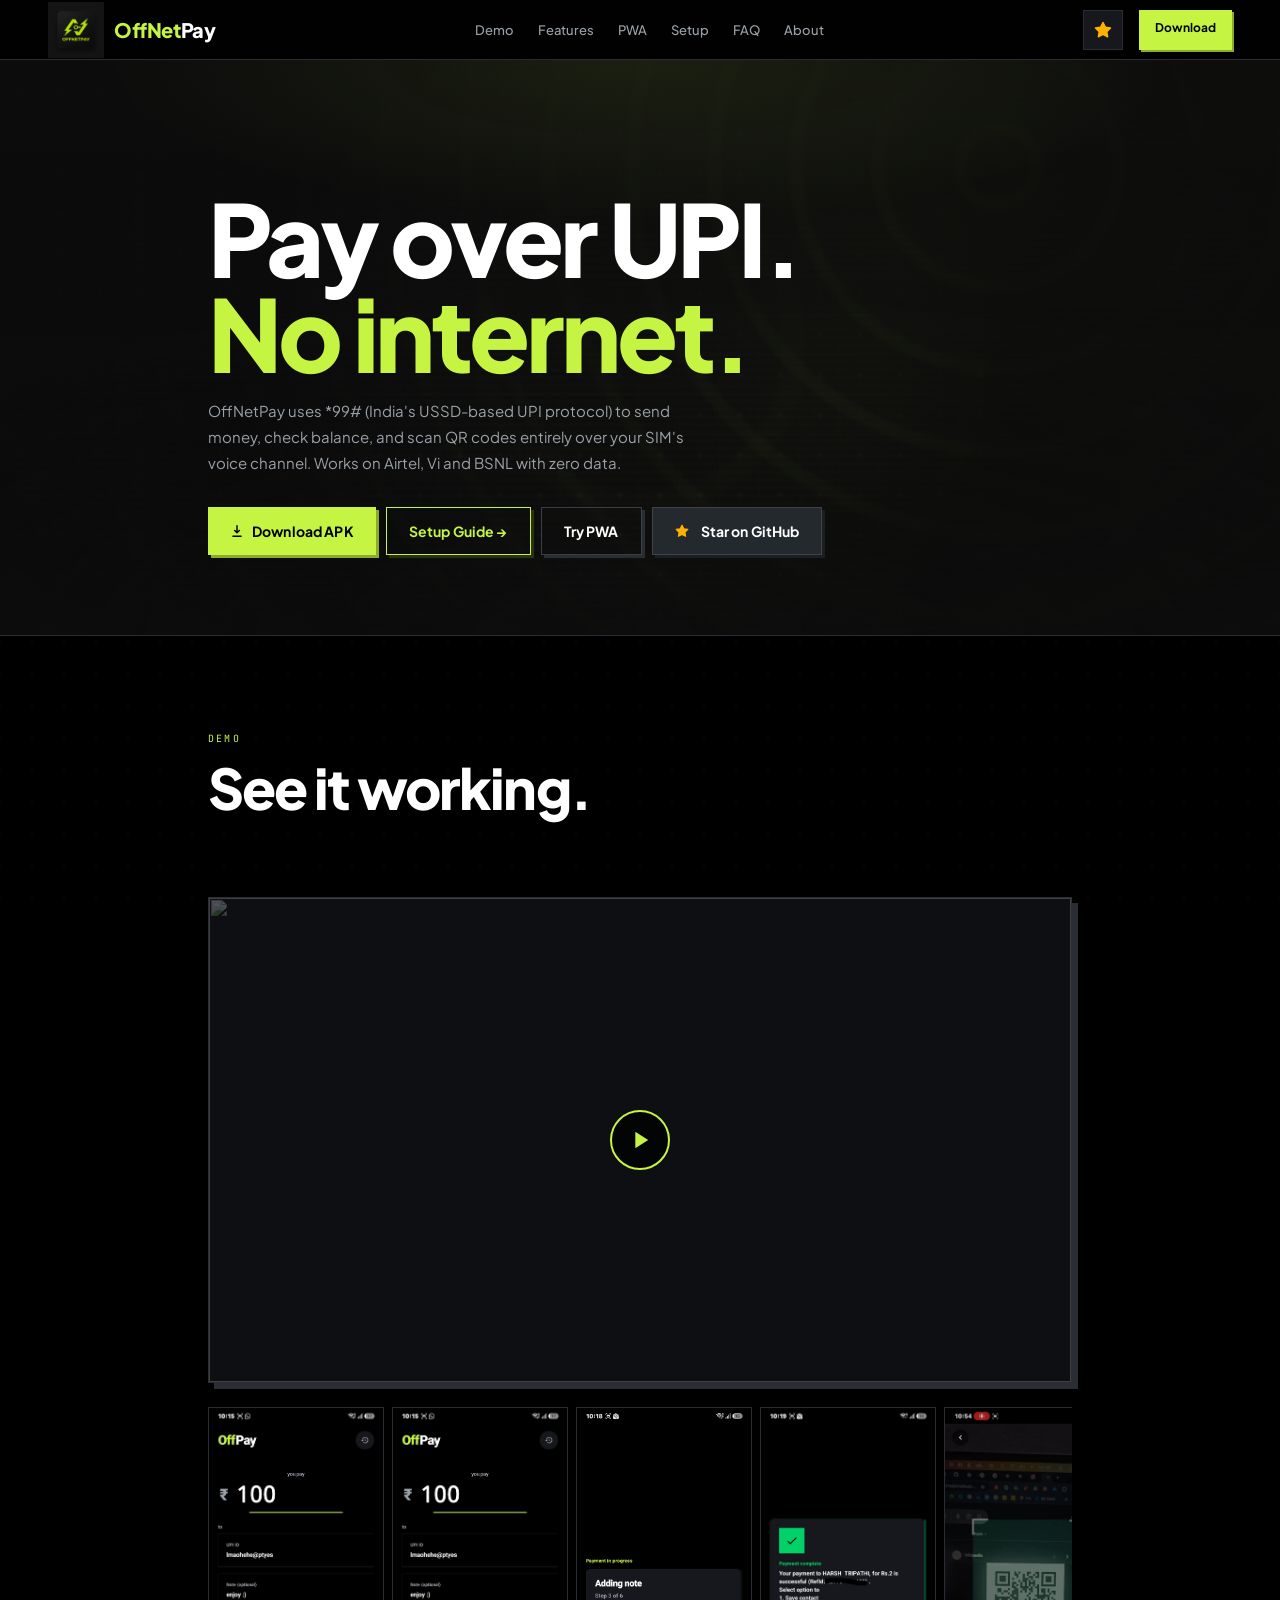
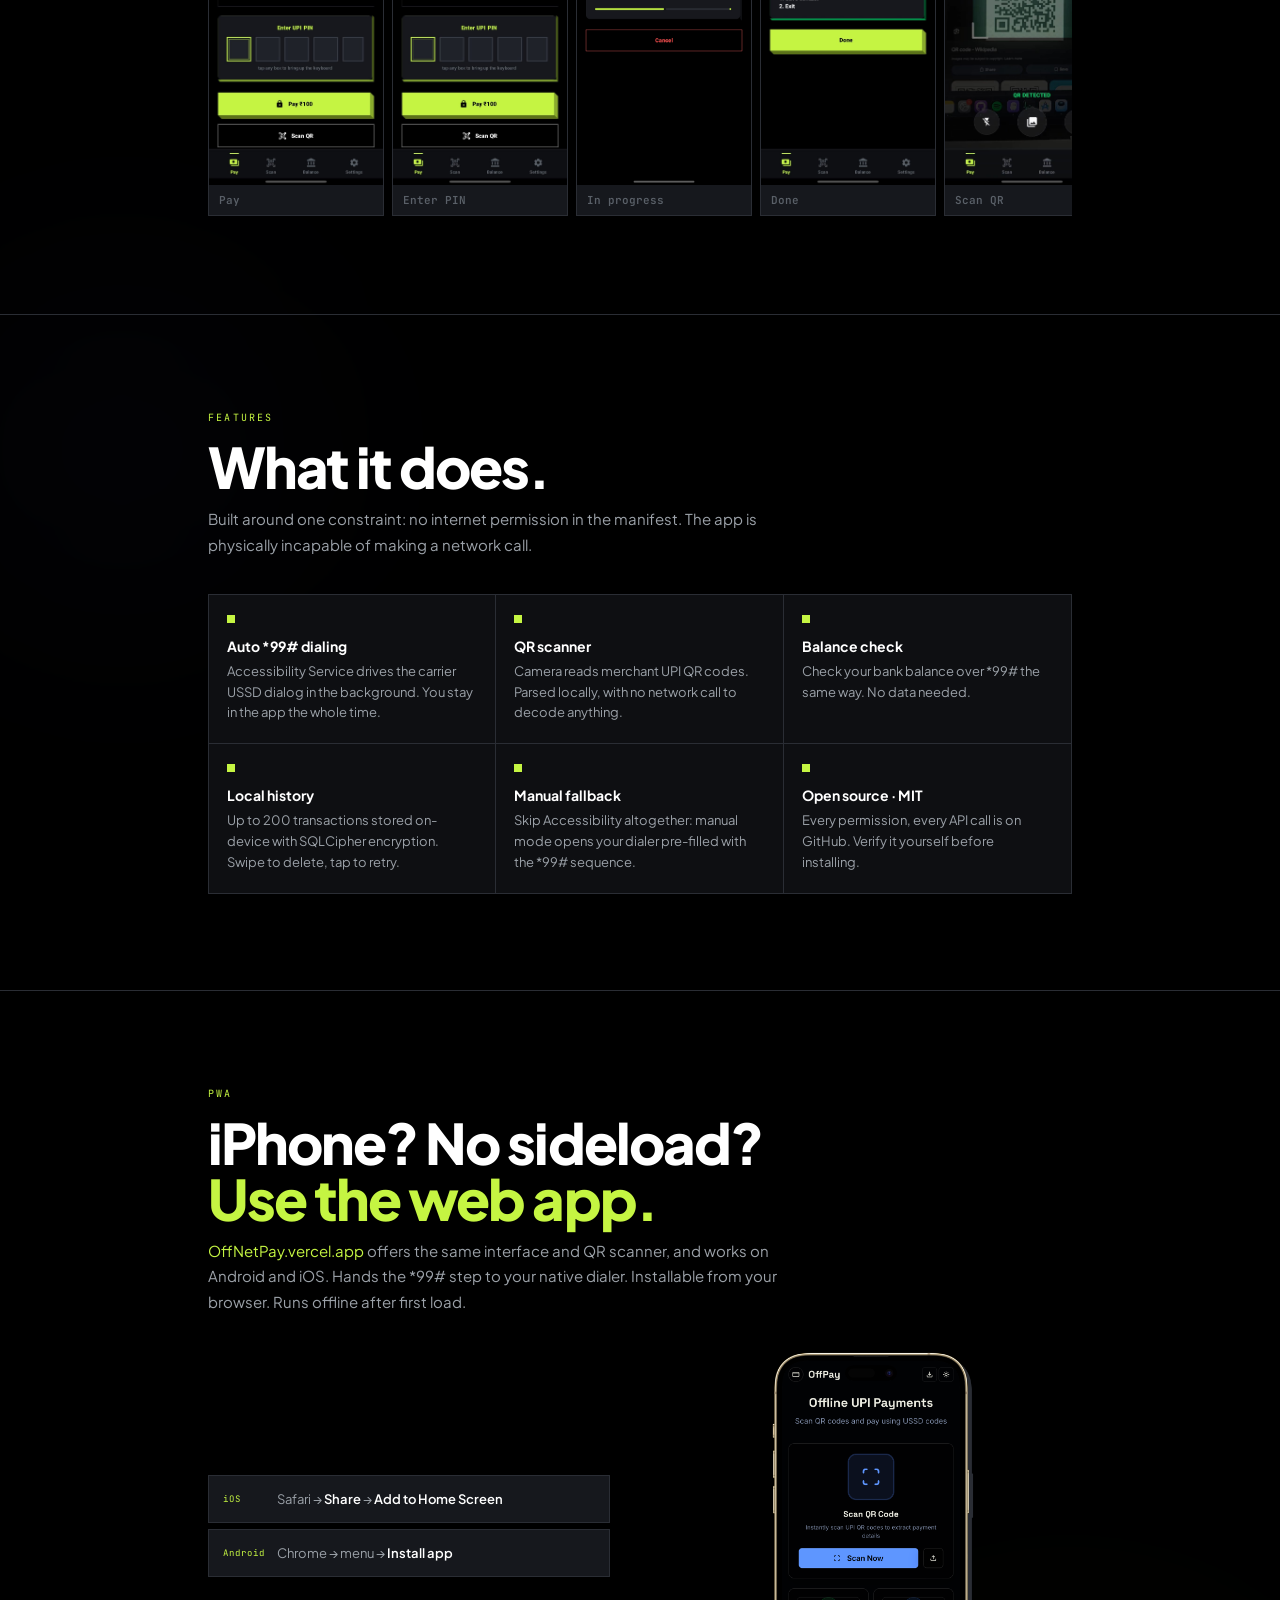
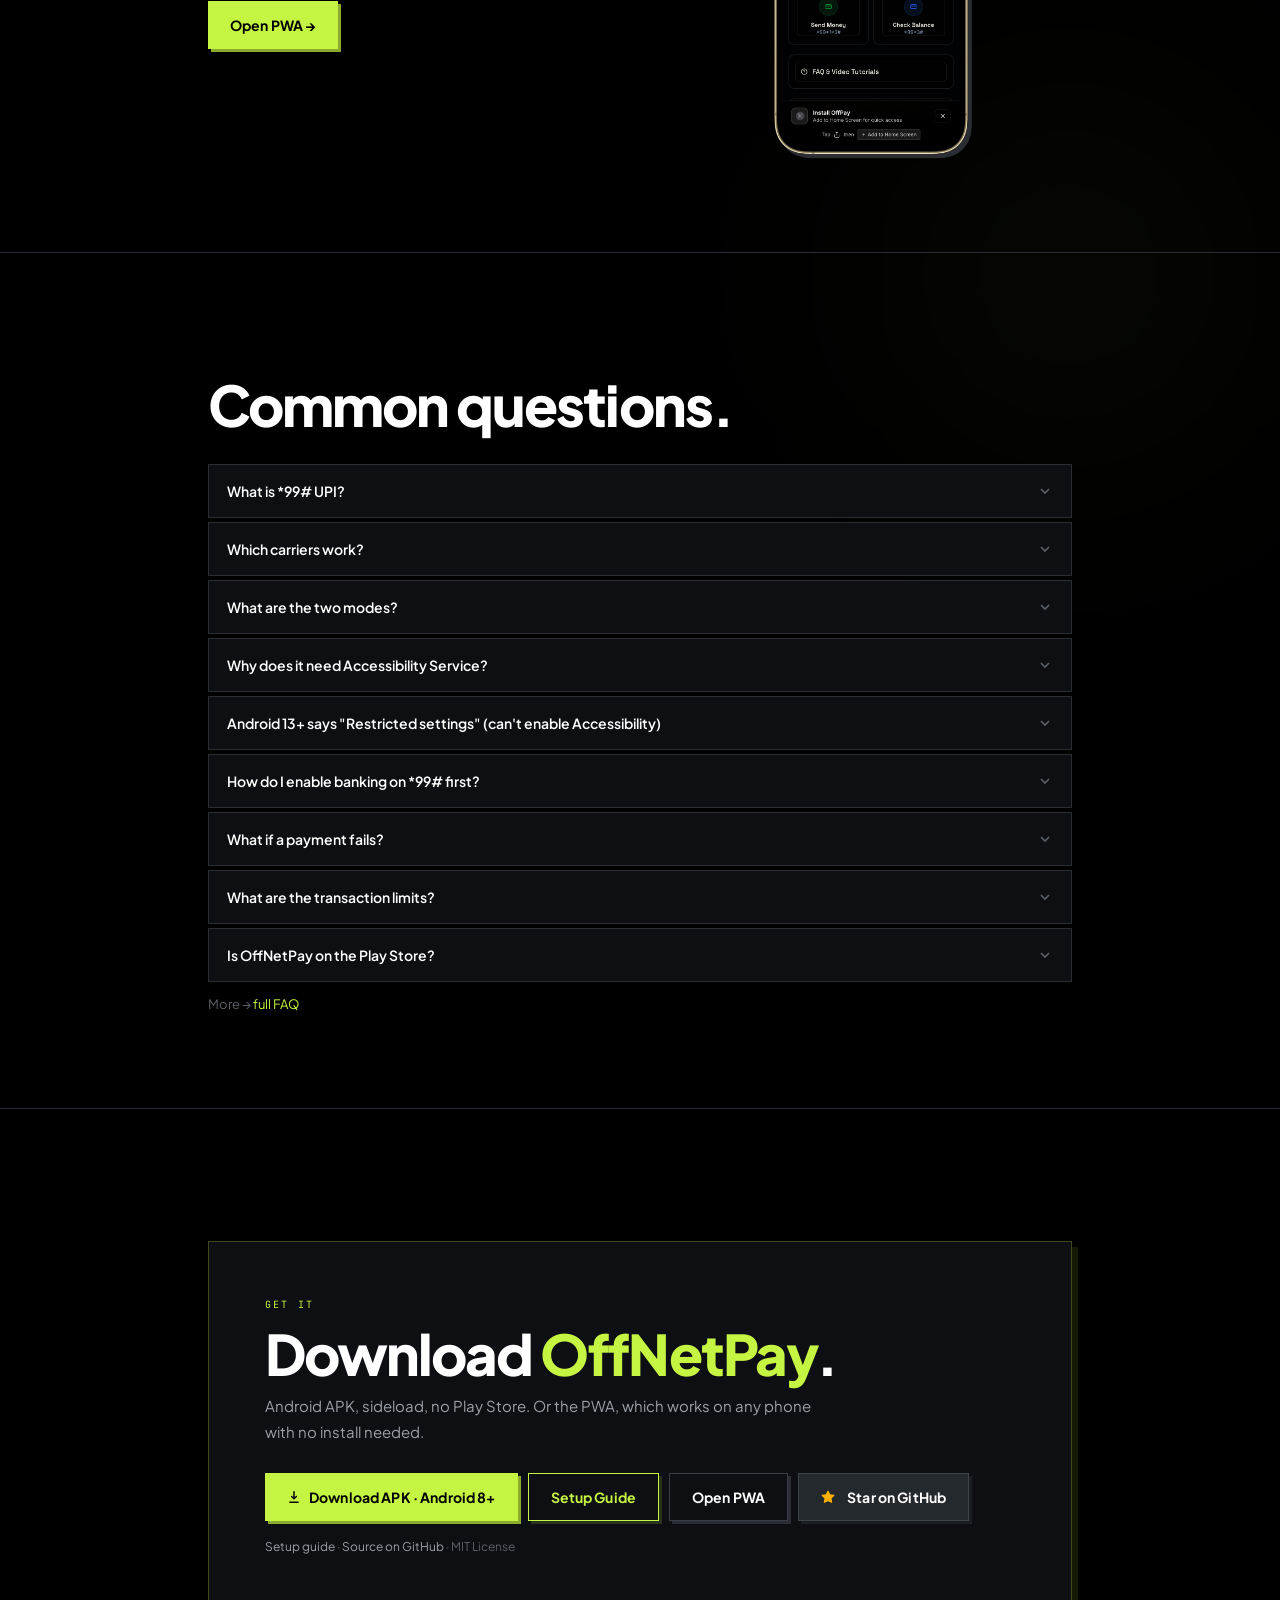
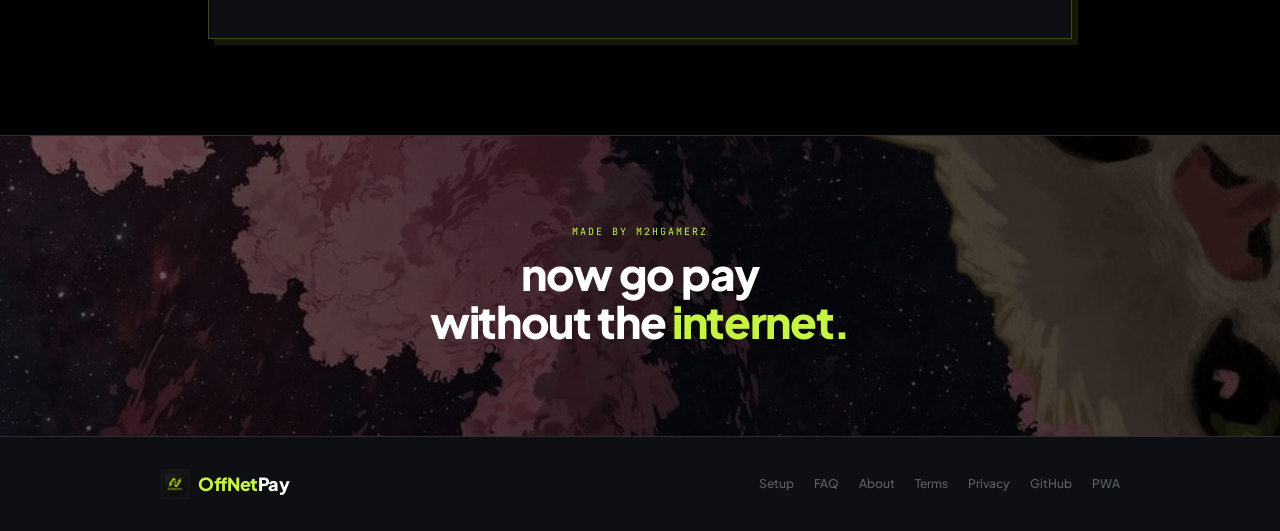
==== commit 595802b5: "chore: update github handles to prince-m2hgamerz and add scroll animations to website" ====
--- a/deploy/index.html
+++ b/deploy/index.html
@@ -65,6 +65,20 @@
     button { font-family: inherit; }
     ::selection { background: var(--lime); color: var(--black); }
 
+    /* ─── Animations ─── */
+    .fade-up {
+      opacity: 0;
+      transform: translateY(30px);
+      transition: opacity 0.7s cubic-bezier(0.16, 1, 0.3, 1), transform 0.7s cubic-bezier(0.16, 1, 0.3, 1);
+    }
+    .fade-up.visible {
+      opacity: 1;
+      transform: translateY(0);
+    }
+    .stagger-1 { transition-delay: 100ms; }
+    .stagger-2 { transition-delay: 200ms; }
+    .stagger-3 { transition-delay: 300ms; }
+
     /* ─── layout helpers ─── */
     .w { max-width: var(--max); margin: 0 auto; padding: 0 var(--pad); }
     .divider { border: none; border-top: 1px solid var(--border); }
@@ -643,7 +657,7 @@
     <a href="about.html">About</a>
   </div>
   <div class="nav-right">
-    <a href="https://github.com/m2hgamerz/OffNetPayApp" target="_blank" rel="noopener" class="nav-star" aria-label="Star on GitHub">
+    <a href="https://github.com/prince-m2hgamerz/OffNetPayApp" target="_blank" rel="noopener" class="nav-star" aria-label="Star on GitHub">
       <svg width="18" height="18" viewBox="0 0 24 24" fill="none" stroke="currentColor" stroke-width="2" stroke-linecap="round" stroke-linejoin="round" style="color: #ffb300;"><polygon points="12 2 15.09 8.26 22 9.27 17 14.14 18.18 21.02 12 17.77 5.82 21.02 7 14.14 2 9.27 8.91 8.26 12 2" fill="currentColor"/></svg>
     </a>
     <a href="#download" class="nav-dl">Download</a>
@@ -675,7 +689,7 @@
     <h1>Pay over UPI.<br/><span class="lime">No internet.</span></h1>
     <p class="sub">OffNetPay uses *99# (India's USSD-based UPI protocol) to send money, check balance, and scan QR codes entirely over your SIM's voice channel. Works on Airtel, Vi and BSNL with zero data.</p>
     <div class="hero-btns">
-      <a href="https://github.com/m2hgamerz/OffNetPayApp/releases" target="_blank" rel="noopener" class="btn btn-lime" id="apk-btn">
+      <a href="https://github.com/prince-m2hgamerz/OffNetPayApp/releases" target="_blank" rel="noopener" class="btn btn-lime" id="apk-btn">
         <svg width="14" height="14" viewBox="0 0 24 24" fill="none" stroke="currentColor" stroke-width="2.5" stroke-linecap="round" stroke-linejoin="round"><path d="M12 3v12m0 0l-4-4m4 4l4-4M5 21h14"/></svg>
         Download APK
       </a>
@@ -684,7 +698,7 @@
 
       <a href="/pwa/" target="_blank" rel="noopener" class="btn btn-outline">Try PWA</a>
 
-      <a href="https://github.com/m2hgamerz/OffNetPayApp" target="_blank" rel="noopener" class="btn btn-git">
+      <a href="https://github.com/prince-m2hgamerz/OffNetPayApp" target="_blank" rel="noopener" class="btn btn-git">
         <svg width="14" height="14" viewBox="0 0 24 24" fill="none" stroke="currentColor" stroke-width="2" stroke-linecap="round" stroke-linejoin="round" style="margin-right: 4px; color: #ffb300;"><polygon points="12 2 15.09 8.26 22 9.27 17 14.14 18.18 21.02 12 17.77 5.82 21.02 7 14.14 2 9.27 8.91 8.26 12 2" fill="currentColor"/></svg>
         Star on GitHub
       </a>
@@ -923,7 +937,7 @@
         <summary>Is OffNetPay on the Play Store?
           <svg class="chev" width="16" height="16" viewBox="0 0 24 24" fill="none" stroke="currentColor" stroke-width="2.5"><polyline points="6 9 12 15 18 9"/></svg>
         </summary>
-        <div class="faq-ans">Not currently. Download the APK from <a href="https://github.com/m2hgamerz/OffNetPayApp/releases" target="_blank" rel="noopener">GitHub releases</a>, or use the <a href="/pwa/" target="_blank" rel="noopener">PWA</a> on any phone (including iOS) without sideloading.</div>
+        <div class="faq-ans">Not currently. Download the APK from <a href="https://github.com/prince-m2hgamerz/OffNetPayApp/releases" target="_blank" rel="noopener">GitHub releases</a>, or use the <a href="/pwa/" target="_blank" rel="noopener">PWA</a> on any phone (including iOS) without sideloading.</div>
       </details>
 
     </div>
@@ -941,20 +955,20 @@
       <h2>Download <span class="lime">OffNetPay</span>.</h2>
       <p class="sub">Android APK, sideload, no Play Store. Or the PWA, which works on any phone with no install needed.</p>
       <div class="dl-btns">
-        <a href="https://github.com/m2hgamerz/OffNetPayApp/releases" target="_blank" rel="noopener" class="btn btn-lime" id="apk-btn-2">
+        <a href="https://github.com/prince-m2hgamerz/OffNetPayApp/releases" target="_blank" rel="noopener" class="btn btn-lime" id="apk-btn-2">
           <svg width="14" height="14" viewBox="0 0 24 24" fill="none" stroke="currentColor" stroke-width="2.5" stroke-linecap="round" stroke-linejoin="round"><path d="M12 3v12m0 0l-4-4m4 4l4-4M5 21h14"/></svg>
           Download APK · Android 8+
         </a>
         <a href="setup.html" class="btn btn-setup">Setup Guide</a>
         <a href="/pwa/" target="_blank" rel="noopener" class="btn btn-outline">Open PWA</a>
-        <a href="https://github.com/m2hgamerz/OffNetPayApp" target="_blank" rel="noopener" class="btn btn-git">
+        <a href="https://github.com/prince-m2hgamerz/OffNetPayApp" target="_blank" rel="noopener" class="btn btn-git">
           <svg width="14" height="14" viewBox="0 0 24 24" fill="none" stroke="currentColor" stroke-width="2" stroke-linecap="round" stroke-linejoin="round" style="margin-right: 4px; color: #ffb300;"><polygon points="12 2 15.09 8.26 22 9.27 17 14.14 18.18 21.02 12 17.77 5.82 21.02 7 14.14 2 9.27 8.91 8.26 12 2" fill="currentColor"/></svg>
           Star on GitHub
         </a>
       </div>
       <p class="dl-note">
         <a href="setup.html">Setup guide</a> ·
-        <a href="https://github.com/m2hgamerz/OffNetPayApp" target="_blank" rel="noopener">Source on GitHub</a> ·
+        <a href="https://github.com/prince-m2hgamerz/OffNetPayApp" target="_blank" rel="noopener">Source on GitHub</a> ·
         MIT License
       </p>
     </div>
@@ -984,7 +998,7 @@
       <a href="about.html">About</a>
       <a href="terms.html">Terms</a>
       <a href="privacy.html">Privacy</a>
-      <a href="https://github.com/m2hgamerz/OffNetPayApp" target="_blank" rel="noopener">GitHub</a>
+      <a href="https://github.com/prince-m2hgamerz/OffNetPayApp" target="_blank" rel="noopener">GitHub</a>
       <a href="/pwa/" target="_blank" rel="noopener">PWA</a>
     </div>
   </div>
@@ -1036,6 +1050,20 @@
       });
     });
   }
+
+  // Scroll Reveal Animations
+  const revealObserver = new IntersectionObserver((entries) => {
+    entries.forEach(entry => {
+      if (entry.isIntersecting) {
+        entry.target.classList.add('visible');
+      }
+    });
+  }, { threshold: 0.1, rootMargin: "0px 0px -50px 0px" });
+
+  document.querySelectorAll('h1, h2, .label, p.sub, .feature, .faq-item, .hero-btns a').forEach((el) => {
+    el.classList.add('fade-up');
+    revealObserver.observe(el);
+  });
 </script>
 
 <script src="shader.js" defer></script>
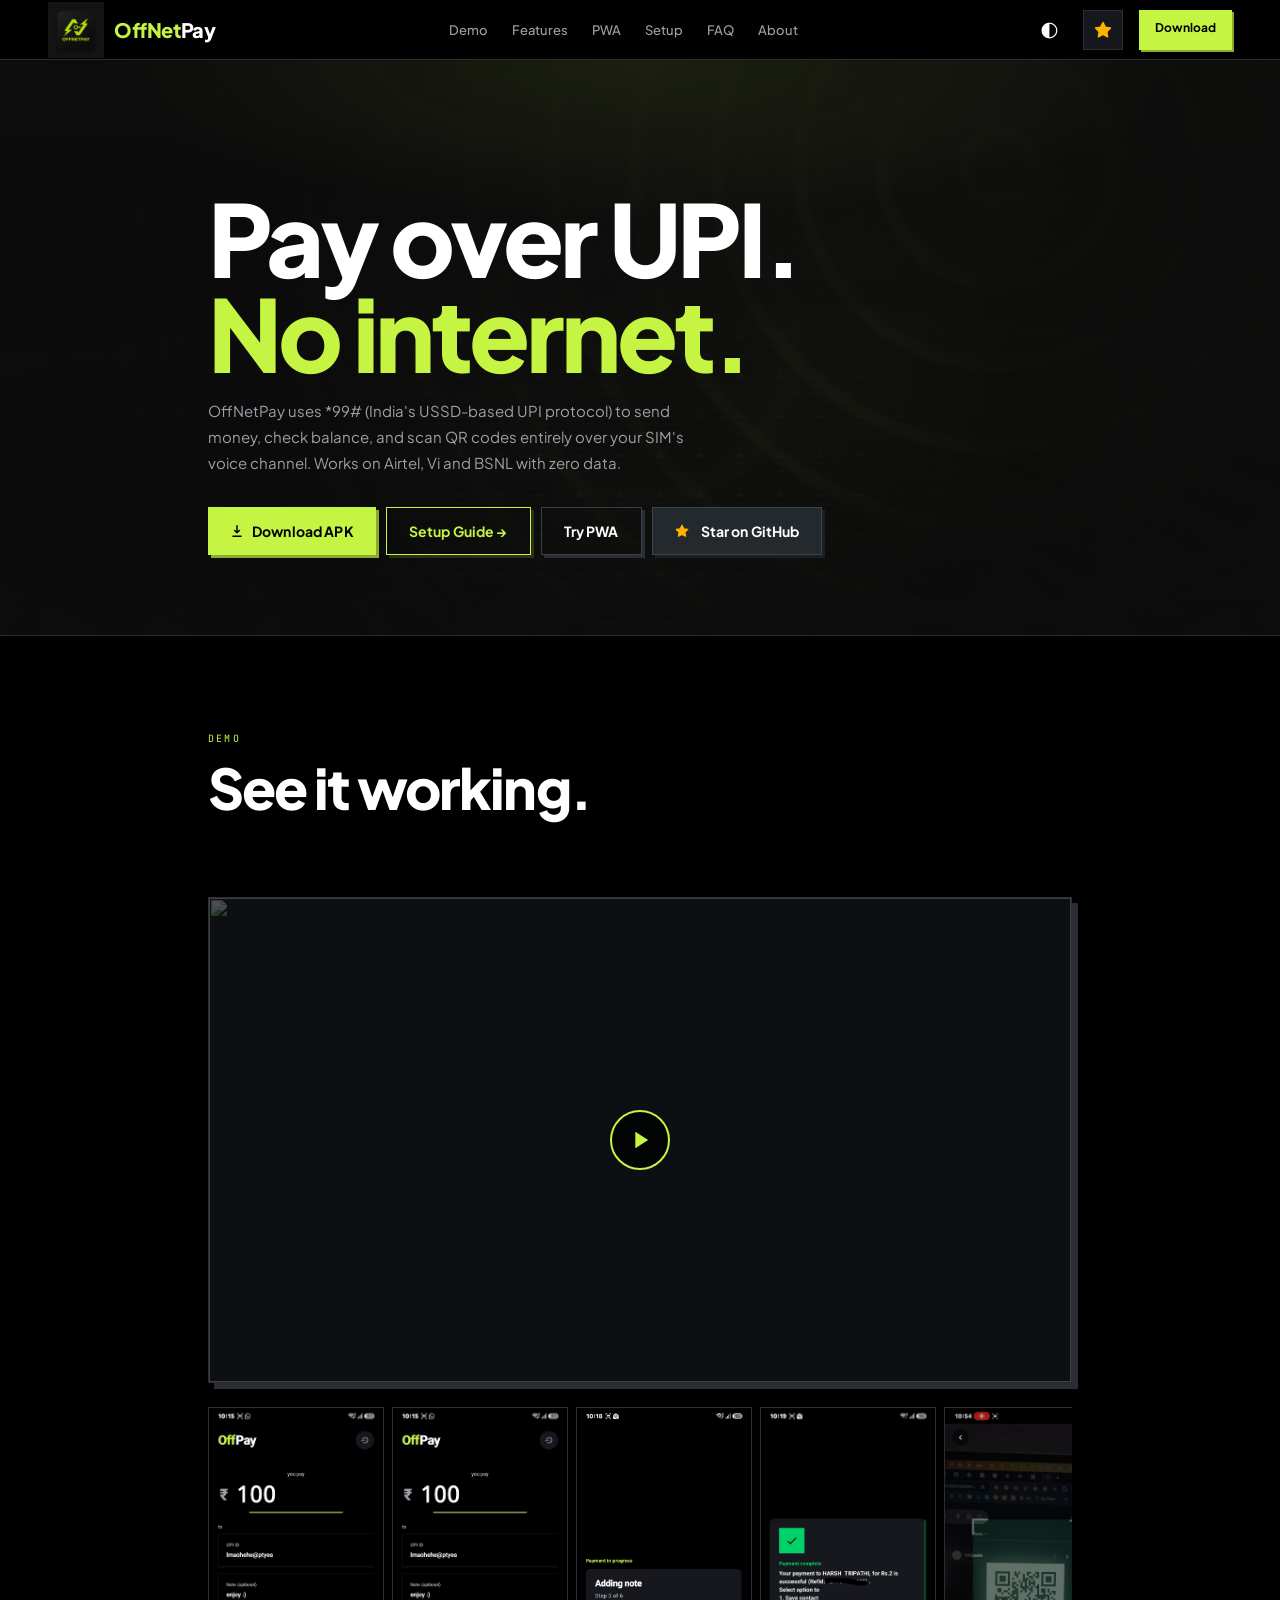
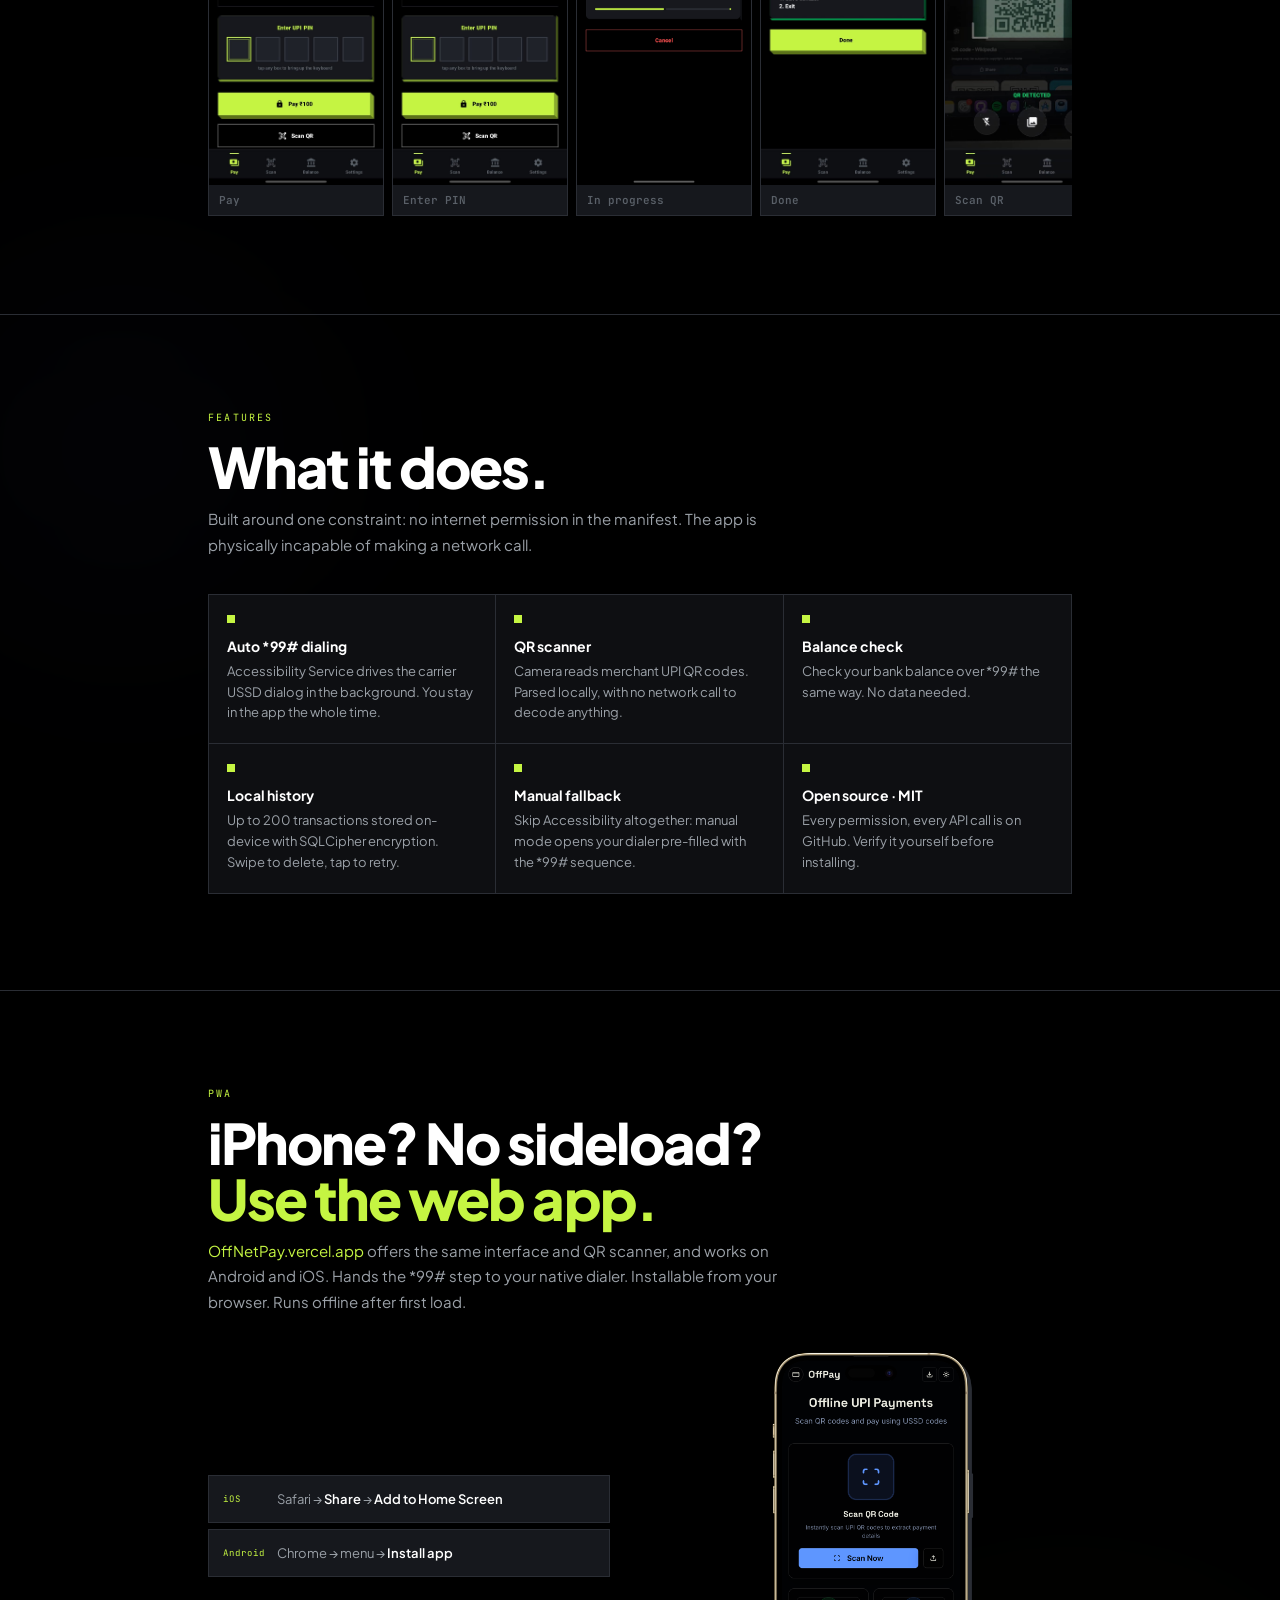
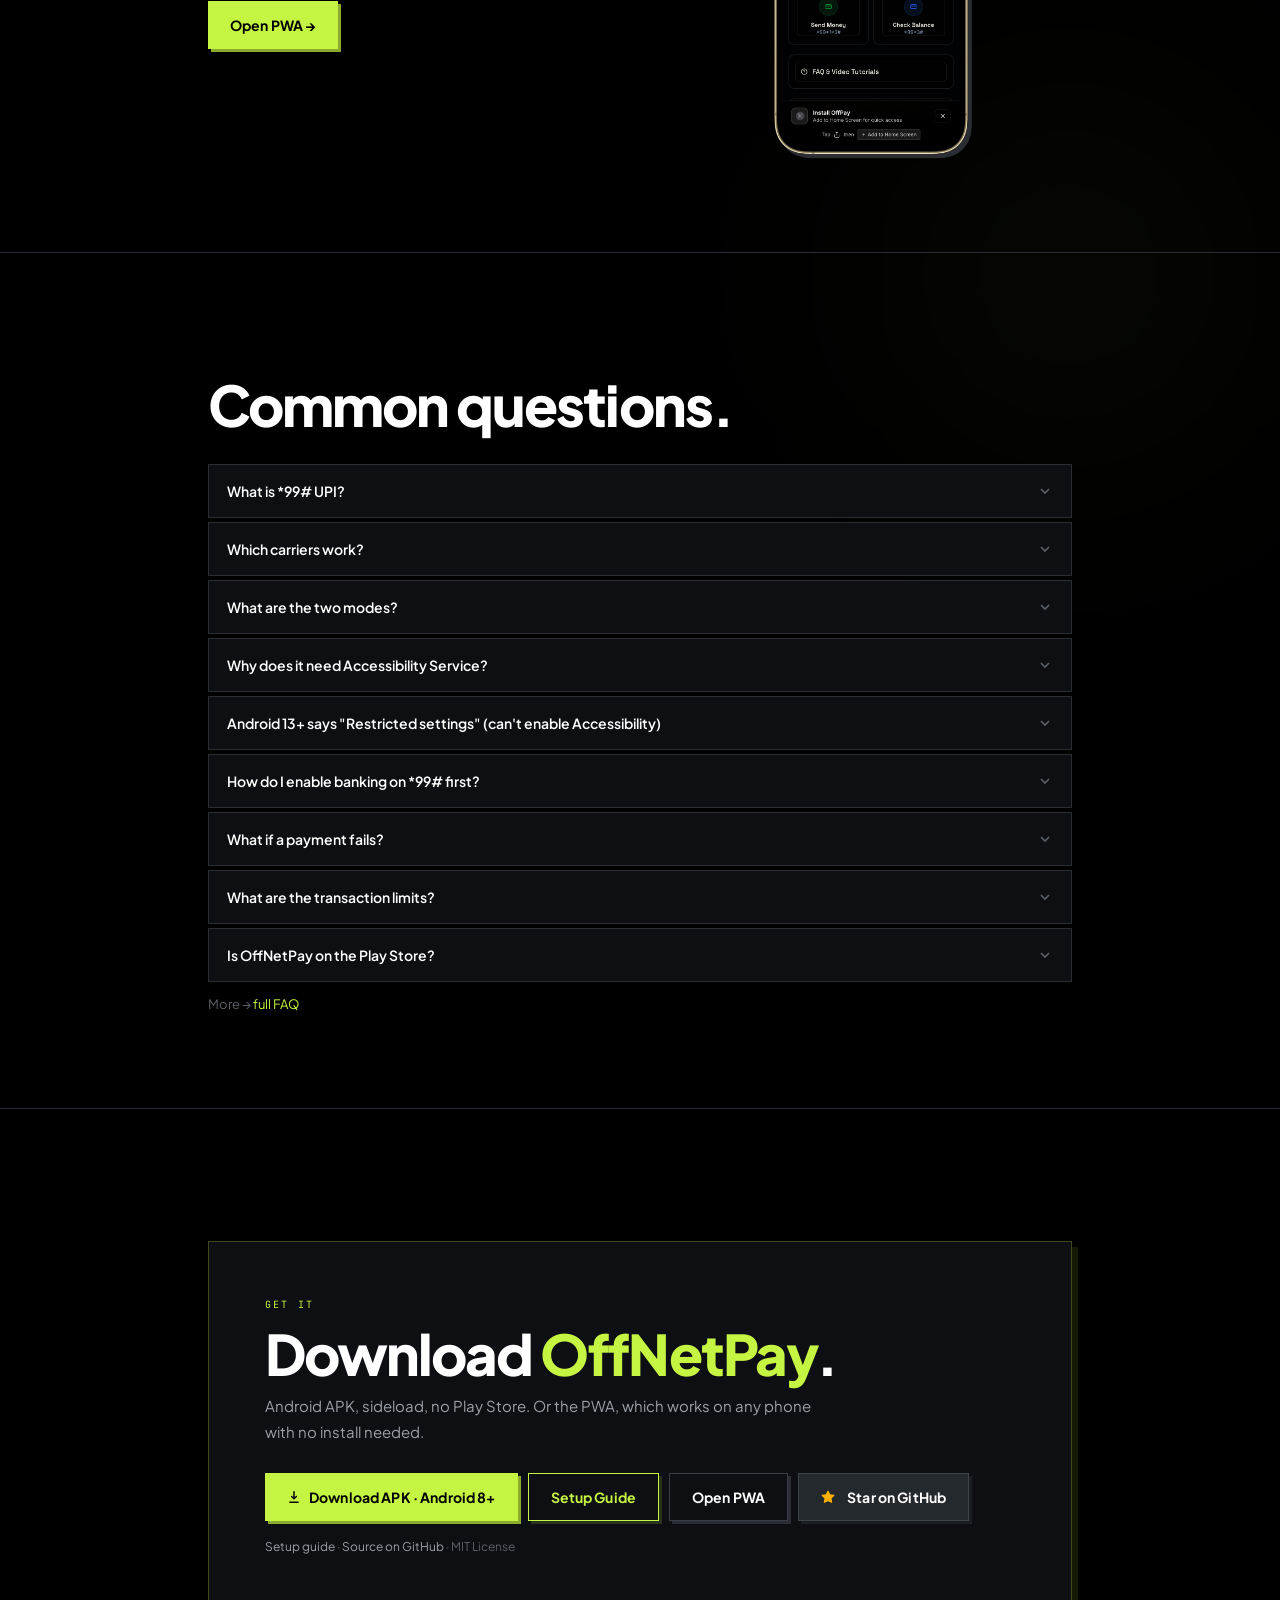
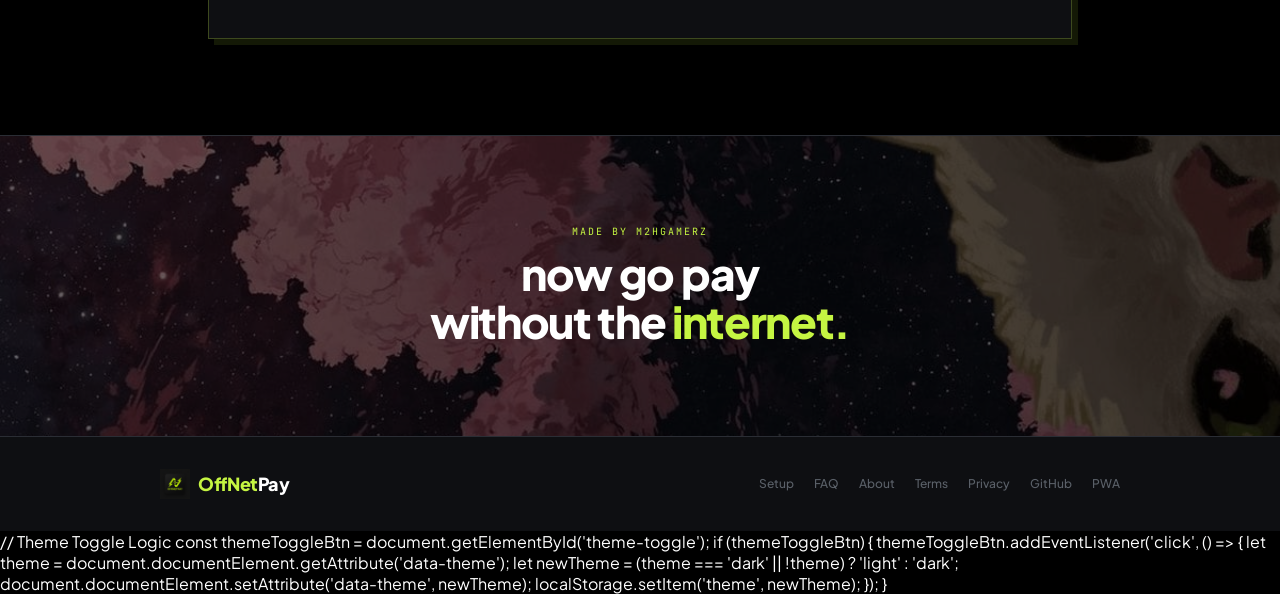
==== commit c5e75ef8: "feat: add global theme switcher (dark/light) across all website pages" ====
--- a/deploy/index.html
+++ b/deploy/index.html
@@ -1,6 +1,12 @@
 <!doctype html>
 <html lang="en">
 <head>
+
+  <script>
+    const savedTheme = localStorage.getItem('theme') || 'dark';
+    document.documentElement.setAttribute('data-theme', savedTheme);
+  </script>
+
   <meta charset="utf-8" />
   <meta name="viewport" content="width=device-width, initial-scale=1, viewport-fit=cover" />
   <title>OffNetPay — UPI without the internet</title>
@@ -37,6 +43,23 @@
       --pad:          clamp(16px, 4.5vw, 48px);
     }
 
+    [data-theme="light"] {
+      --black:        #F8F9FA;
+      --surface:      #FFFFFF;
+      --surface-hi:   #F1F3F5;
+      --surface-hir:  #E9ECEF;
+      --border:       #DEE2E6;
+      --border-s:     #CED4DA;
+      --text-1:       #212529;
+      --text-2:       #495057;
+      --text-3:       #6C757D;
+      --lime:         #A6F81B;
+      --lime-dim:     #8DD613;
+      --pattern-color: rgba(0,0,0,0.06);
+      --nav-bg:       rgba(248, 249, 250, 0.88);
+    }
+
+
     /* ─── reset ─── */
     *, *::before, *::after { box-sizing: border-box; margin: 0; padding: 0; }
     html { overflow-x: hidden; width: 100%; scroll-behavior: smooth; }
@@ -54,7 +77,7 @@
       position: fixed;
       inset: 0;
       background-image:
-        radial-gradient(rgba(197, 245, 66, 0.04) 1px, transparent 1px);
+        radial-gradient(var(--pattern-color, rgba(197, 245, 66, 0.04)) 1px, transparent 1px);
       background-size: 32px 32px;
       background-position: center;
       z-index: -3;
@@ -181,7 +204,7 @@
       padding: 0 var(--pad); height: 60px;
       height: calc(60px + env(safe-area-inset-top, 0px));
       padding-top: env(safe-area-inset-top, 0px);
-      background: rgba(0,0,0,0.88);
+      background: var(--nav-bg, rgba(0,0,0,0.88));
       backdrop-filter: blur(20px);
       -webkit-backdrop-filter: blur(20px);
       border-bottom: 1px solid var(--border);
@@ -657,6 +680,7 @@
     <a href="about.html">About</a>
   </div>
   <div class="nav-right">
+      <button class="theme-toggle" id="theme-toggle" aria-label="Toggle theme" style="background:transparent; border:none; cursor:pointer; font-size:18px; padding:0 8px; color:var(--text-1); transition: transform 0.2s;">🌓</button>
     <a href="https://github.com/prince-m2hgamerz/OffNetPayApp" target="_blank" rel="noopener" class="nav-star" aria-label="Star on GitHub">
       <svg width="18" height="18" viewBox="0 0 24 24" fill="none" stroke="currentColor" stroke-width="2" stroke-linecap="round" stroke-linejoin="round" style="color: #ffb300;"><polygon points="12 2 15.09 8.26 22 9.27 17 14.14 18.18 21.02 12 17.77 5.82 21.02 7 14.14 2 9.27 8.91 8.26 12 2" fill="currentColor"/></svg>
     </a>
@@ -1068,5 +1092,17 @@
 
 <script src="shader.js" defer></script>
 
+
+  // Theme Toggle Logic
+  const themeToggleBtn = document.getElementById('theme-toggle');
+  if (themeToggleBtn) {
+    themeToggleBtn.addEventListener('click', () => {
+      let theme = document.documentElement.getAttribute('data-theme');
+      let newTheme = (theme === 'dark' || !theme) ? 'light' : 'dark';
+      document.documentElement.setAttribute('data-theme', newTheme);
+      localStorage.setItem('theme', newTheme);
+    });
+  }
+
 </body>
 </html>
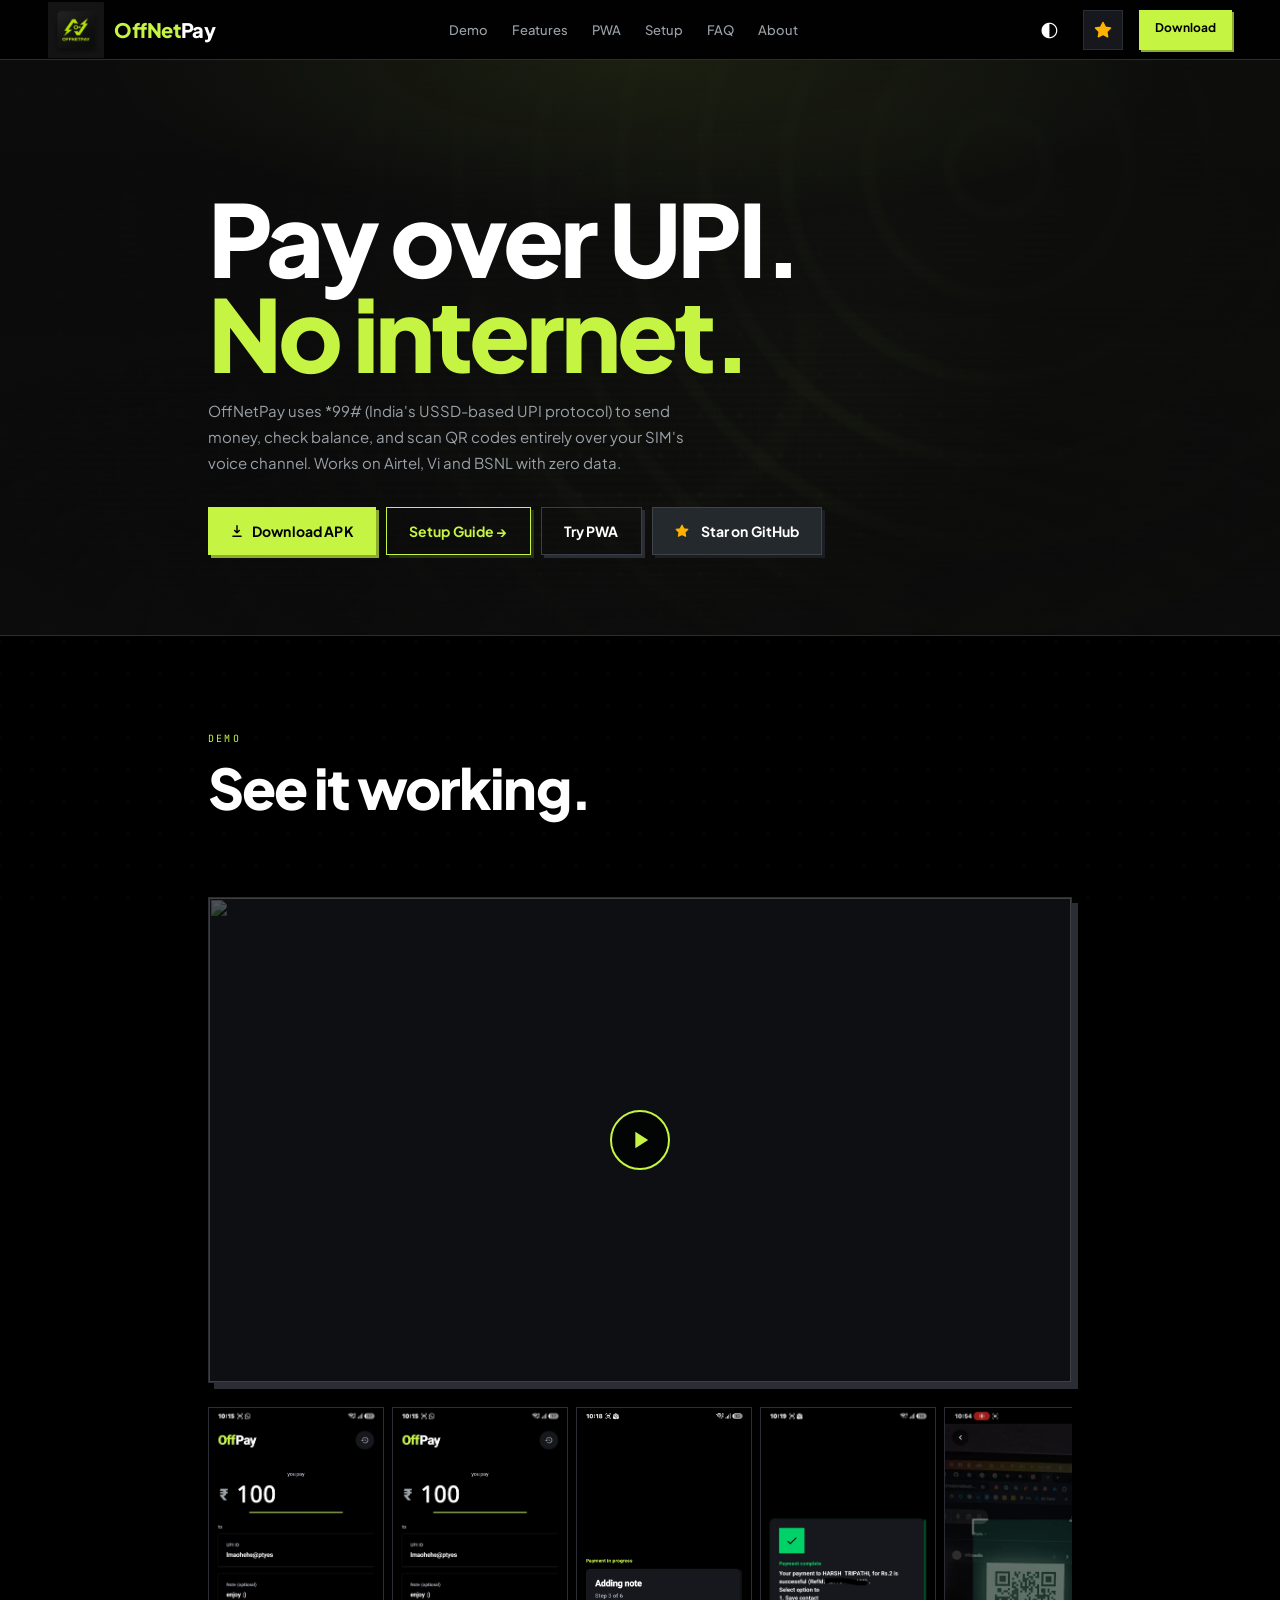
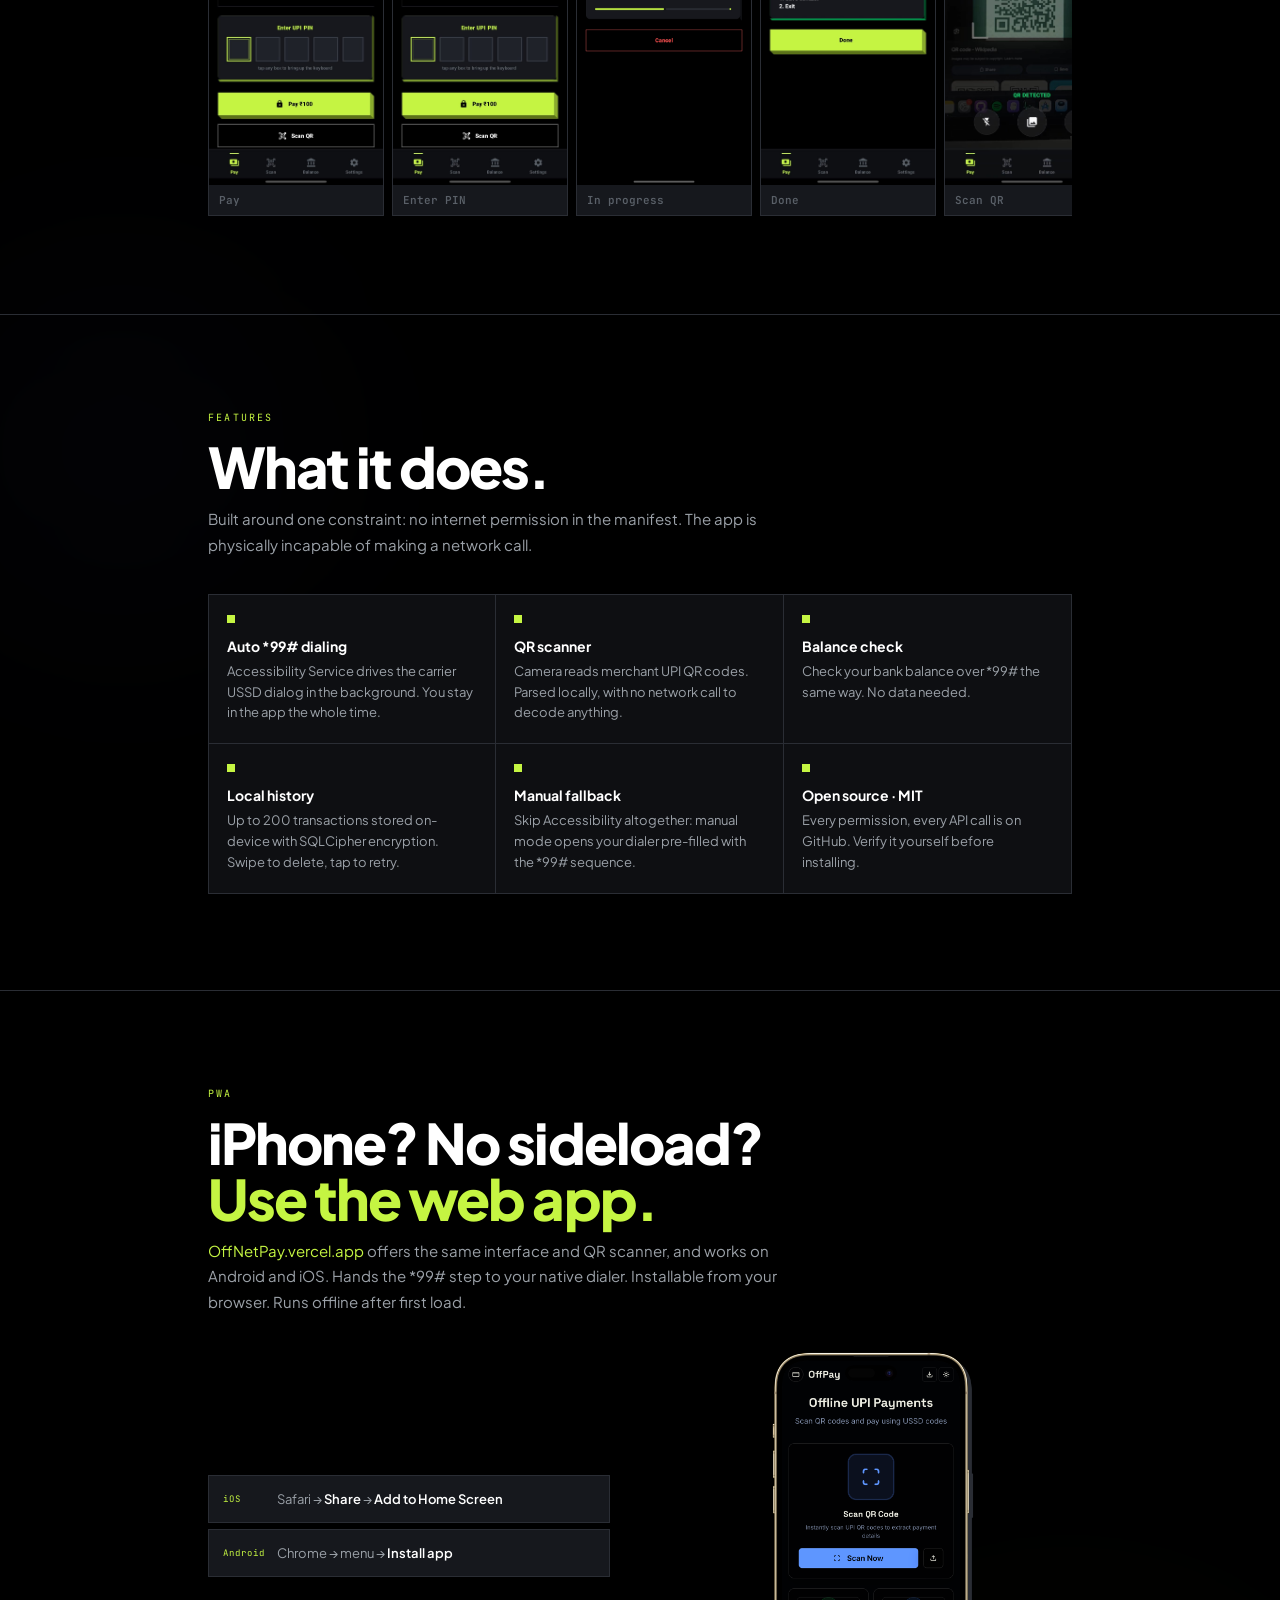
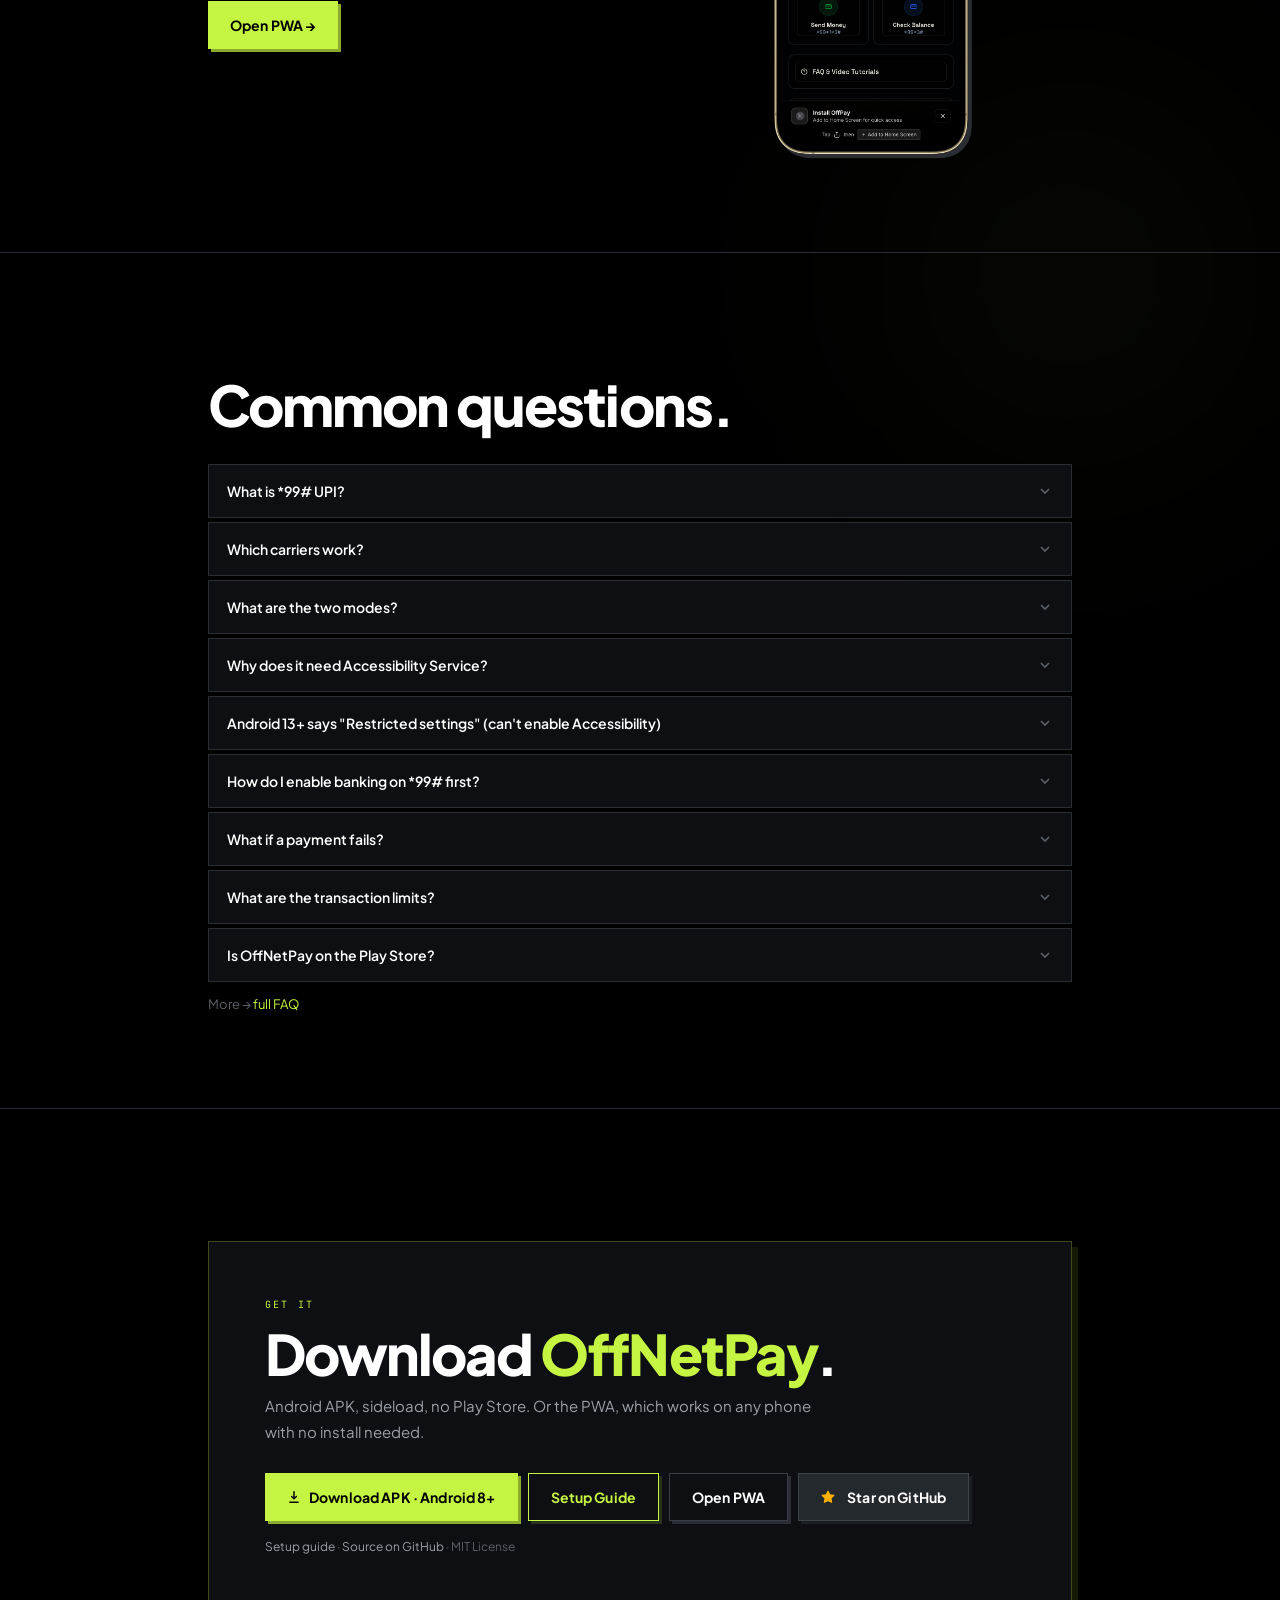
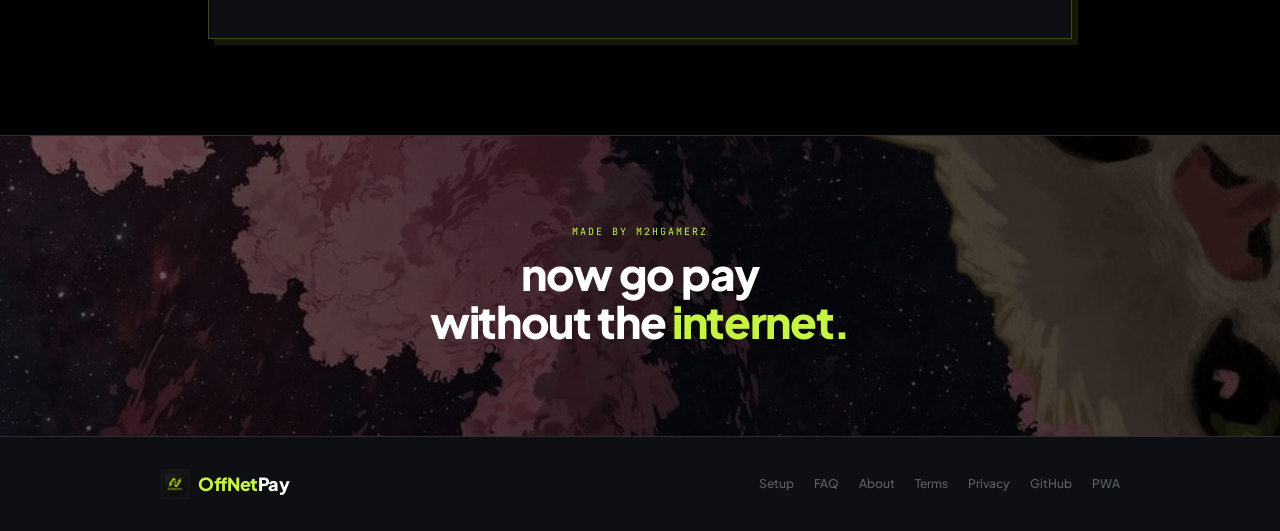
==== commit 641c3105: "fix: add missing script tags to theme toggle logic" ====
--- a/deploy/index.html
+++ b/deploy/index.html
@@ -1093,6 +1093,7 @@
 <script src="shader.js" defer></script>
 
 
+<script>
   // Theme Toggle Logic
   const themeToggleBtn = document.getElementById('theme-toggle');
   if (themeToggleBtn) {
@@ -1103,6 +1104,7 @@
       localStorage.setItem('theme', newTheme);
     });
   }
+</script>
 
 </body>
 </html>
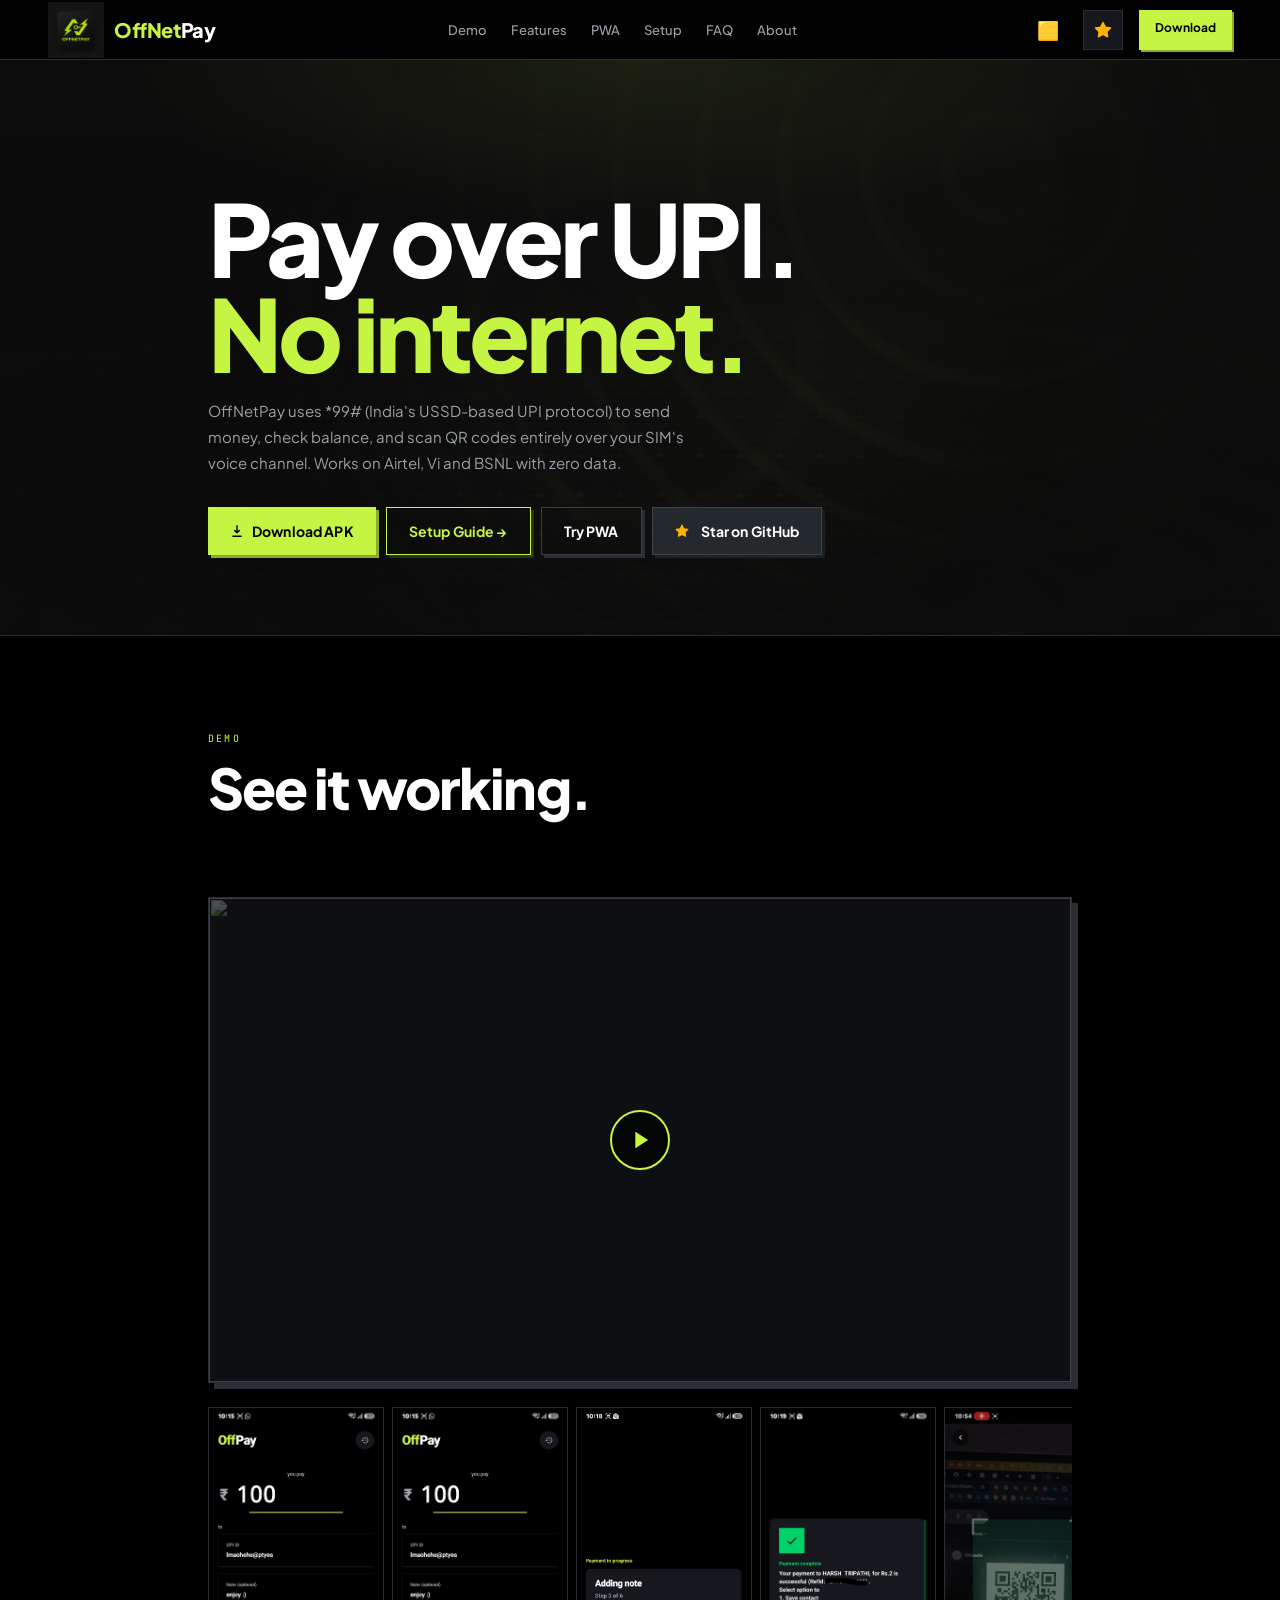
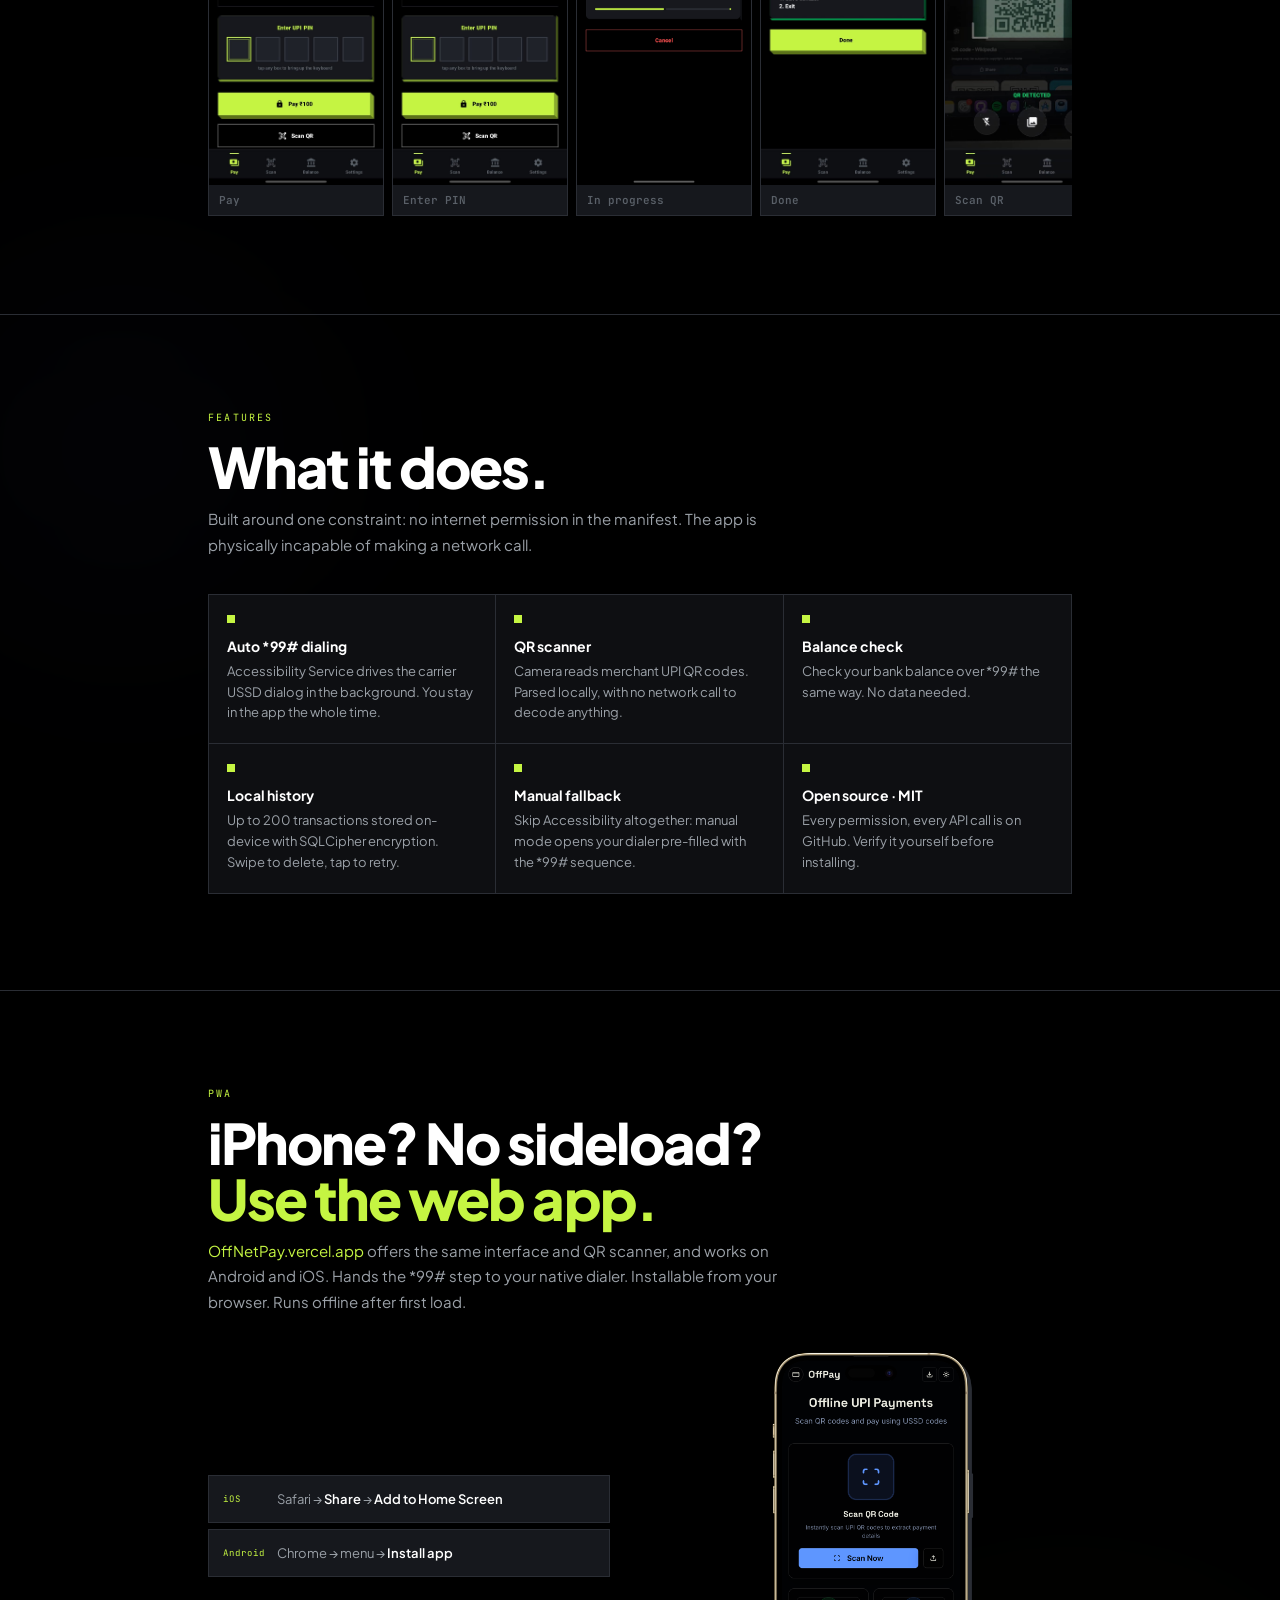
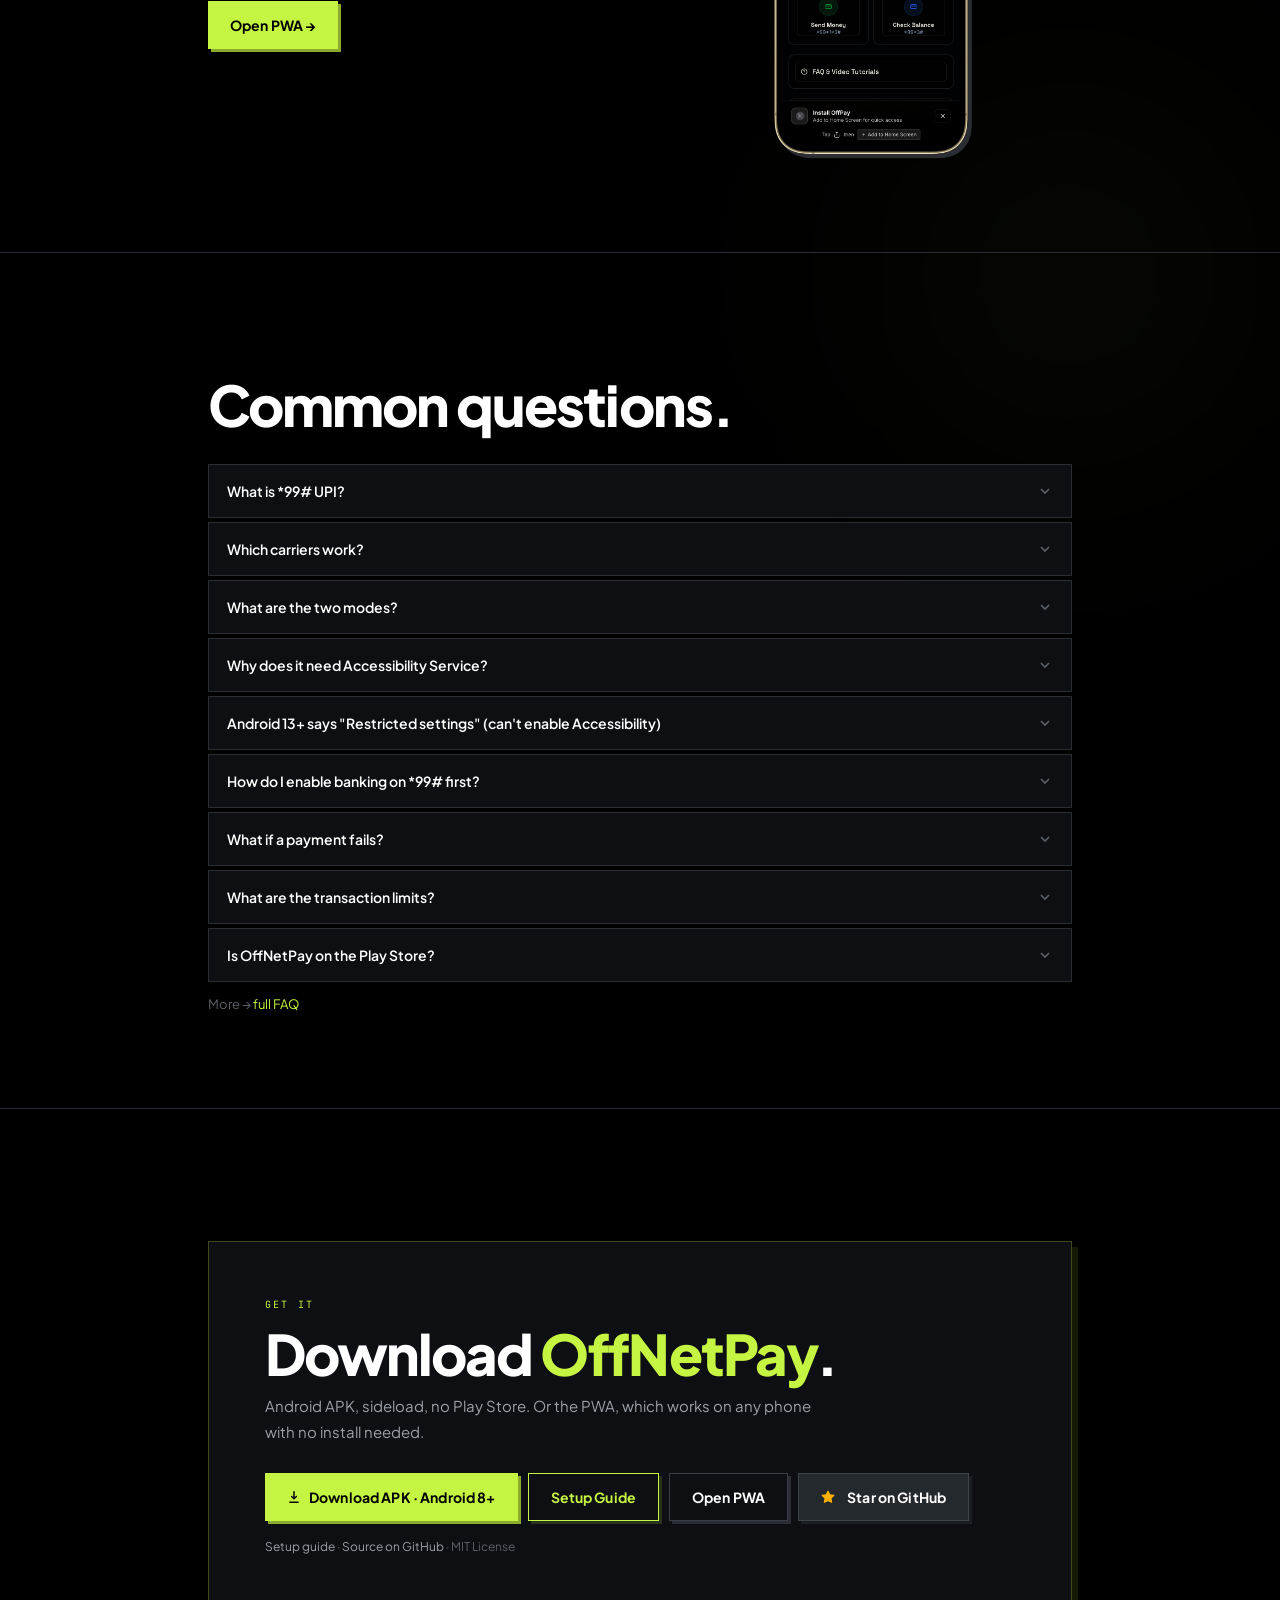
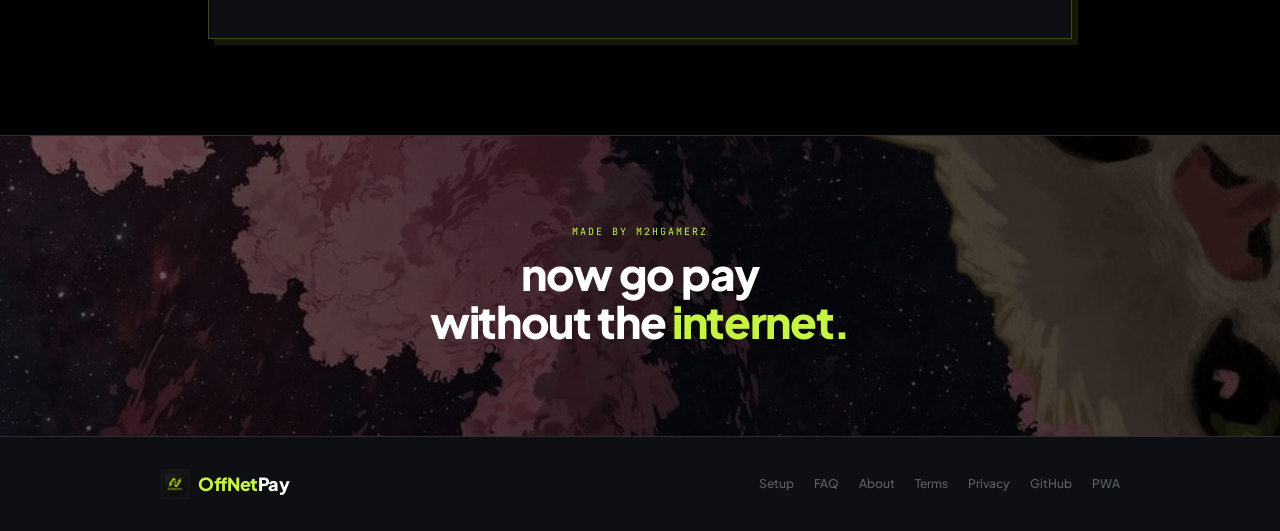
==== commit 680a15de: "feat: switch theme toggle from light mode to FamPay dark mode (yellow accents)" ====
--- a/deploy/index.html
+++ b/deploy/index.html
@@ -43,20 +43,20 @@
       --pad:          clamp(16px, 4.5vw, 48px);
     }
 
-    [data-theme="light"] {
-      --black:        #F8F9FA;
-      --surface:      #FFFFFF;
-      --surface-hi:   #F1F3F5;
-      --surface-hir:  #E9ECEF;
-      --border:       #DEE2E6;
-      --border-s:     #CED4DA;
-      --text-1:       #212529;
-      --text-2:       #495057;
-      --text-3:       #6C757D;
-      --lime:         #A6F81B;
-      --lime-dim:     #8DD613;
-      --pattern-color: rgba(0,0,0,0.06);
-      --nav-bg:       rgba(248, 249, 250, 0.88);
+    [data-theme="fampay"] {
+      --black:        #000000;
+      --surface:      #0E0F12;
+      --surface-hi:   #16181D;
+      --surface-hir:  #1F2229;
+      --border:       #2A2D34;
+      --border-s:     #3A3E47;
+      --text-1:       #FFFFFF;
+      --text-2:       #9BA1A8;
+      --text-3:       #5A6068;
+      --lime:         #FFC700;
+      --lime-dim:     #E6B300;
+      --pattern-color: rgba(255, 199, 0, 0.04);
+      --nav-bg:       rgba(0,0,0,0.88);
     }
 
 
@@ -680,7 +680,7 @@
     <a href="about.html">About</a>
   </div>
   <div class="nav-right">
-      <button class="theme-toggle" id="theme-toggle" aria-label="Toggle theme" style="background:transparent; border:none; cursor:pointer; font-size:18px; padding:0 8px; color:var(--text-1); transition: transform 0.2s;">🌓</button>
+      <button class="theme-toggle" id="theme-toggle" aria-label="Toggle theme" style="background:transparent; border:none; cursor:pointer; font-size:18px; padding:0 8px; color:var(--text-1); transition: transform 0.2s;">🟨</button>
     <a href="https://github.com/prince-m2hgamerz/OffNetPayApp" target="_blank" rel="noopener" class="nav-star" aria-label="Star on GitHub">
       <svg width="18" height="18" viewBox="0 0 24 24" fill="none" stroke="currentColor" stroke-width="2" stroke-linecap="round" stroke-linejoin="round" style="color: #ffb300;"><polygon points="12 2 15.09 8.26 22 9.27 17 14.14 18.18 21.02 12 17.77 5.82 21.02 7 14.14 2 9.27 8.91 8.26 12 2" fill="currentColor"/></svg>
     </a>
@@ -1099,7 +1099,7 @@
   if (themeToggleBtn) {
     themeToggleBtn.addEventListener('click', () => {
       let theme = document.documentElement.getAttribute('data-theme');
-      let newTheme = (theme === 'dark' || !theme) ? 'light' : 'dark';
+      let newTheme = (theme === 'dark' || !theme) ? 'fampay' : 'dark';
       document.documentElement.setAttribute('data-theme', newTheme);
       localStorage.setItem('theme', newTheme);
     });
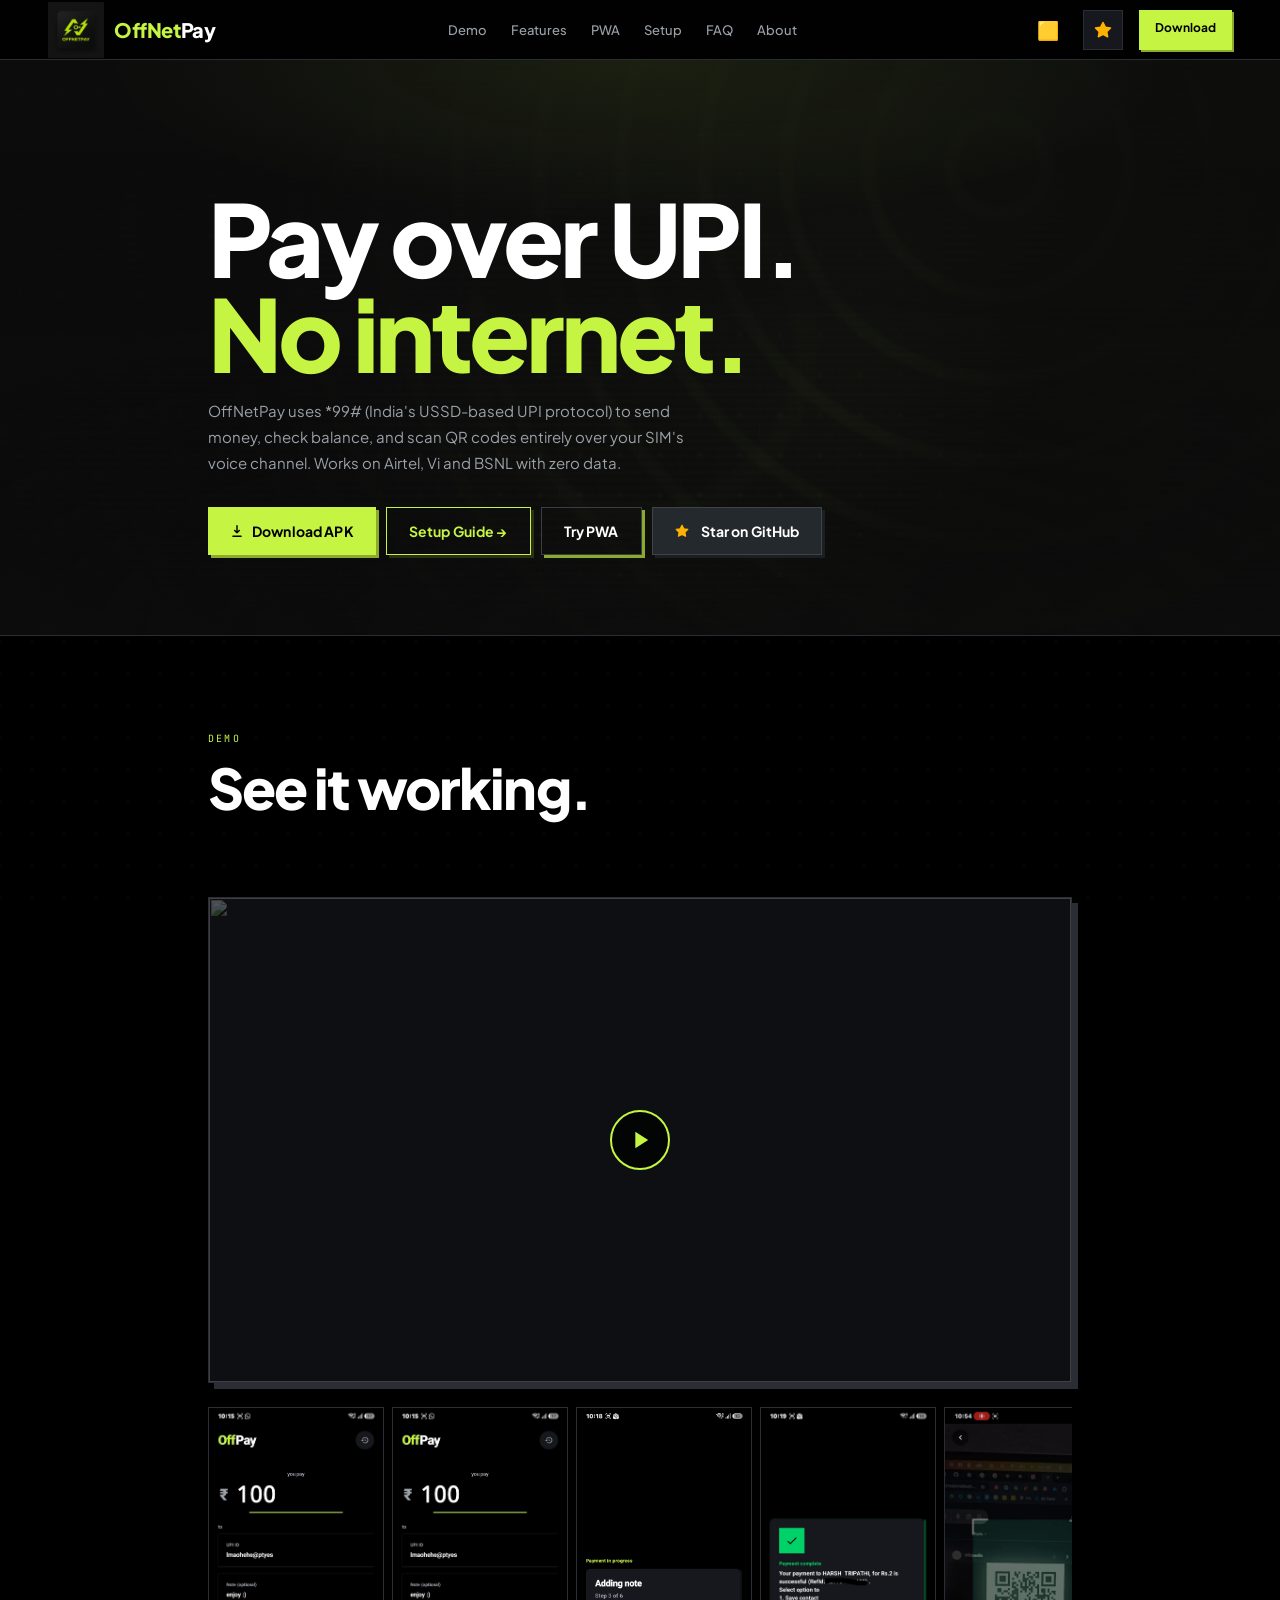
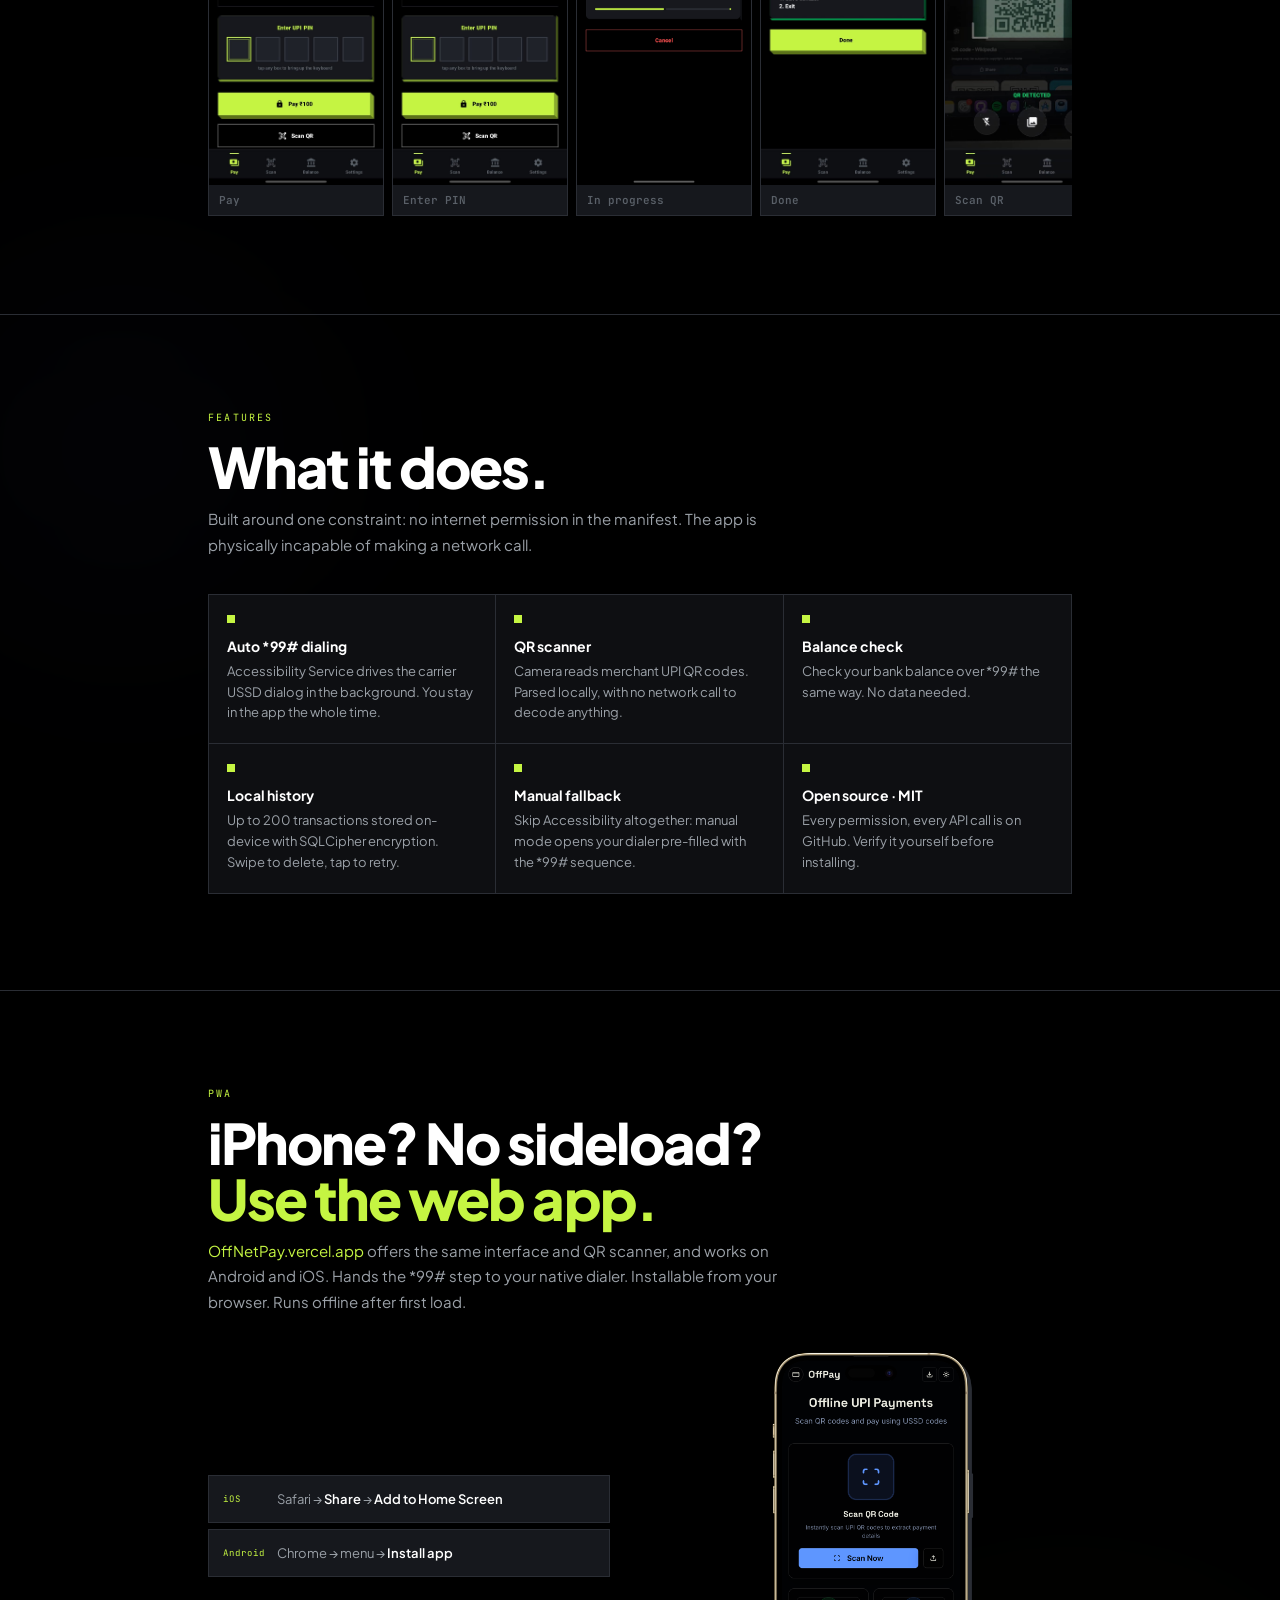
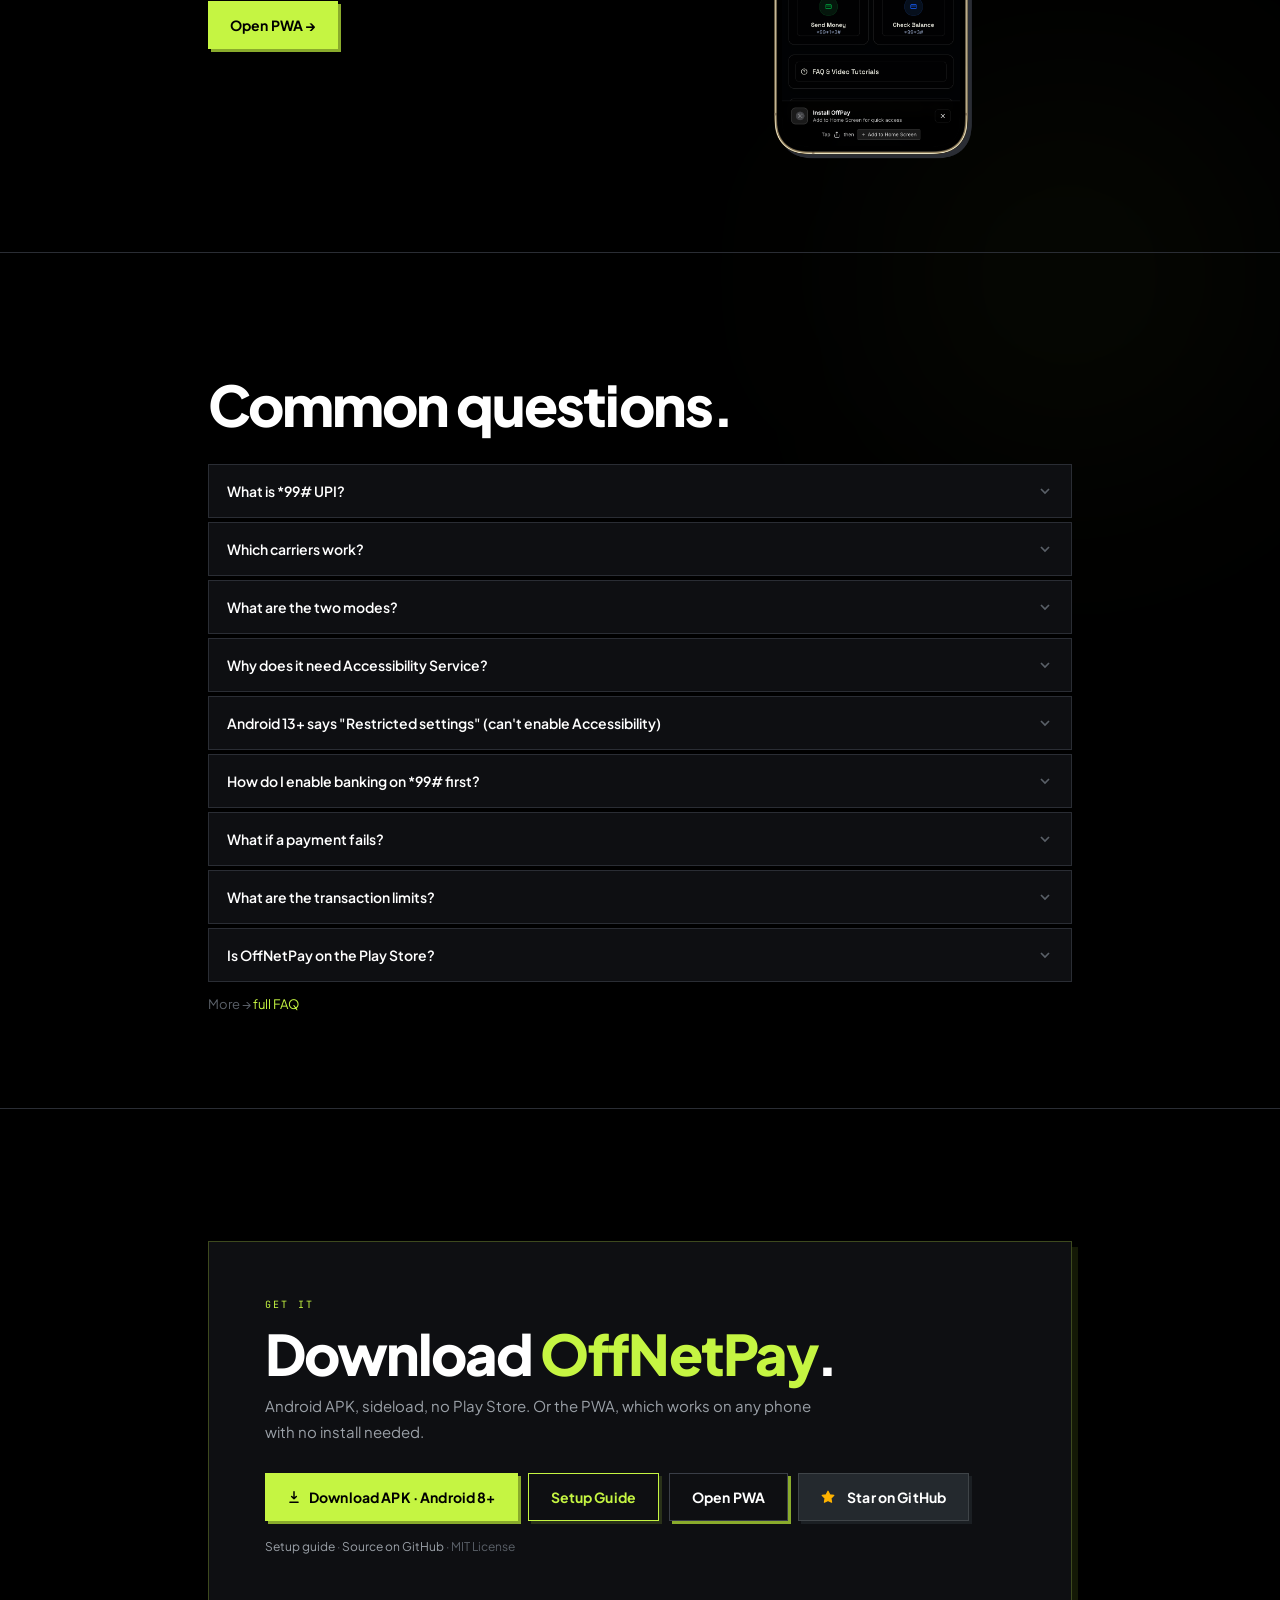
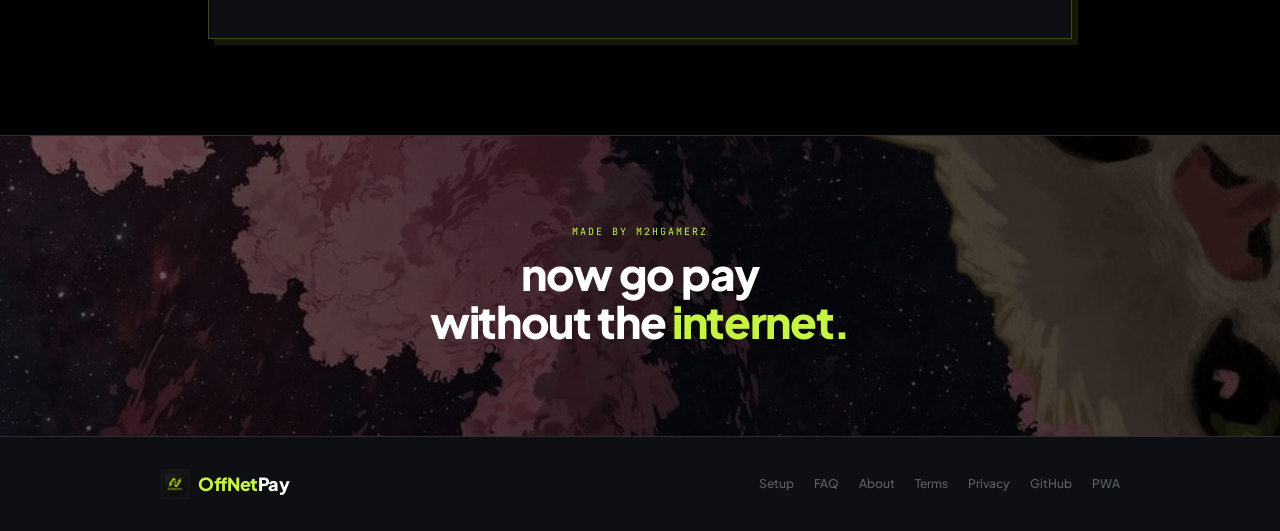
==== commit 88617348: "feat: adopt famapp design system shapes and shadows when in fampay mode" ====
--- a/deploy/index.html
+++ b/deploy/index.html
@@ -24,6 +24,16 @@
   <style>
     /* ─── NeoPOP palette (exact from app Colors.kt) ─── */
     :root {
+      --btn-radius: 0px;
+      --card-radius: 0px;
+      --btn-shadow: 3px 3px 0 var(--lime-dim);
+      --btn-shadow-hover: 4px 4px 0 var(--lime-dim);
+      --btn-shadow-active: none;
+      --btn-translate-hover: translate(-1px, -1px);
+      --btn-translate-active: translate(3px, 3px);
+      --card-bg: transparent;
+      --card-border: 1px solid var(--border);
+      --font-weight-headings: 800;
       --black:        #000000;
       --surface:      #0E0F12;
       --surface-hi:   #16181D;
@@ -46,17 +56,29 @@
     [data-theme="fampay"] {
       --black:        #000000;
       --surface:      #0E0F12;
-      --surface-hi:   #16181D;
-      --surface-hir:  #1F2229;
-      --border:       #2A2D34;
-      --border-s:     #3A3E47;
+      --surface-hi:   #1A1C20;
+      --surface-hir:  #282A30;
+      --border:       rgba(255, 255, 255, 0.08);
+      --border-s:     rgba(255, 255, 255, 0.12);
       --text-1:       #FFFFFF;
-      --text-2:       #9BA1A8;
+      --text-2:       #A0A5AD;
       --text-3:       #5A6068;
       --lime:         #FFC700;
-      --lime-dim:     #E6B300;
-      --pattern-color: rgba(255, 199, 0, 0.04);
-      --nav-bg:       rgba(0,0,0,0.88);
+      --lime-dim:     #FABE00;
+      --pattern-color: rgba(255, 199, 0, 0.00); /* Hidden pattern in fampay mode */
+      --nav-bg:       rgba(0,0,0,0.85);
+
+      /* FamApp Specific Overrides */
+      --btn-radius: 50px;
+      --card-radius: 20px;
+      --btn-shadow: none;
+      --btn-shadow-hover: 0 4px 14px rgba(255, 199, 0, 0.25);
+      --btn-shadow-active: none;
+      --btn-translate-hover: translateY(-2px);
+      --btn-translate-active: scale(0.98);
+      --card-bg: linear-gradient(180deg, #282A30 0%, #1A1C20 100%);
+      --card-border: 1px solid rgba(255, 255, 255, 0.05);
+      --font-weight-headings: 700;
     }
 
 
@@ -119,14 +141,14 @@
     }
     h1 {
       font-size: clamp(32px, 9vw, 100px);
-      font-weight: 800;
+      font-weight: var(--font-weight-headings);
       letter-spacing: -0.04em;
       line-height: 0.95;
       color: var(--text-1);
     }
     h2 {
       font-size: clamp(28px, 5vw, 56px);
-      font-weight: 800;
+      font-weight: var(--font-weight-headings);
       letter-spacing: -0.035em;
       line-height: 1.0;
       color: var(--text-1);
@@ -159,19 +181,19 @@
     .btn-lime {
       background: var(--lime);
       color: var(--black);
-      box-shadow: 3px 3px 0 var(--lime-dim);
-    }
-    .btn-lime:hover { box-shadow: 4px 4px 0 var(--lime-dim); transform: translate(-1px,-1px); }
-    .btn-lime:active { box-shadow: none; transform: translate(3px,3px); }
+      box-shadow: var(--btn-shadow); border-radius: var(--btn-radius);
+    }
+    .btn-lime:hover { box-shadow: var(--btn-shadow-hover); transform: var(--btn-translate-hover); }
+    .btn-lime:active { box-shadow: var(--btn-shadow-active); transform: var(--btn-translate-active); }
 
     .btn-outline {
       background: transparent;
       color: var(--text-1);
       border: 1px solid var(--border-s);
-      box-shadow: 3px 3px 0 var(--border);
-    }
-    .btn-outline:hover { box-shadow: 4px 4px 0 var(--border-s); transform: translate(-1px,-1px); }
-    .btn-outline:active { box-shadow: none; transform: translate(3px,3px); }
+      box-shadow: var(--btn-shadow); border-radius: var(--btn-radius);
+    }
+    .btn-outline:hover { box-shadow: var(--btn-shadow-hover); transform: var(--btn-translate-hover); }
+    .btn-outline:active { box-shadow: var(--btn-shadow-active); transform: var(--btn-translate-active); }
 
     .btn-setup {
       background: transparent;
@@ -180,7 +202,7 @@
       box-shadow: 3px 3px 0 rgba(197, 245, 66, 0.15);
     }
     .btn-setup:hover { box-shadow: 4px 4px 0 rgba(197, 245, 66, 0.25); transform: translate(-1px,-1px); }
-    .btn-setup:active { box-shadow: none; transform: translate(3px,3px); }
+    .btn-setup:active { box-shadow: var(--btn-shadow-active); transform: var(--btn-translate-active); }
 
     .btn-git {
       background: #24292e;
@@ -189,7 +211,7 @@
       box-shadow: 3px 3px 0 #1b1f23;
     }
     .btn-git:hover { box-shadow: 4px 4px 0 #1b1f23; transform: translate(-1px,-1px); }
-    .btn-git:active { box-shadow: none; transform: translate(3px,3px); }
+    .btn-git:active { box-shadow: var(--btn-shadow-active); transform: var(--btn-translate-active); }
 
     @media (max-width: 520px) {
       .btn { width: 100%; }
@@ -211,7 +233,7 @@
     }
     .nav-brand {
       display: flex; align-items: center; gap: 10px;
-      font-size: 20px; font-weight: 800; letter-spacing: -0.02em;
+      font-size: 20px; font-weight: var(--font-weight-headings); letter-spacing: -0.02em;
     }
     .nav-brand img { width: 56px; height: 56px; }
     .nav-links {
@@ -230,7 +252,7 @@
       -webkit-tap-highlight-color: transparent;
       touch-action: manipulation;
     }
-    .nav-dl:hover { box-shadow: 3px 3px 0 var(--lime-dim); transform: translate(-1px,-1px); }
+    .nav-dl:hover { box-shadow: var(--btn-shadow); border-radius: var(--btn-radius); transform: translate(-1px,-1px); }
     .nav-dl:active { box-shadow: none; transform: translate(2px,2px); }
 
     .nav-star {
@@ -416,7 +438,7 @@
     .np-card-sm {
       background: var(--surface-hi);
       border: 1px solid var(--border);
-      box-shadow: 3px 3px 0 var(--border);
+      box-shadow: var(--btn-shadow); border-radius: var(--btn-radius);
       padding: 18px 20px;
     }
 
@@ -613,12 +635,12 @@
       text-align: center; padding: var(--pad);
     }
     .cat-by { font-family: var(--mono); font-size: 10px; letter-spacing: 0.2em; color: var(--lime); margin-bottom: 12px; text-transform: uppercase; }
-    .cat-line { font-size: clamp(22px, 4.5vw, 44px); font-weight: 800; letter-spacing: -0.03em; color: var(--text-1); line-height: 1.08; }
+    .cat-line { font-size: clamp(22px, 4.5vw, 44px); font-weight: var(--font-weight-headings); letter-spacing: -0.03em; color: var(--text-1); line-height: 1.08; }
 
     /* ─── Footer ─── */
     footer { background: var(--surface); border-top: 1px solid var(--border); padding: 32px var(--pad); }
     .foot-in { max-width: var(--max); margin: 0 auto; display: flex; flex-wrap: wrap; align-items: center; justify-content: space-between; gap: 20px; }
-    .foot-brand { display: flex; align-items: center; gap: 8px; font-size: 18px; font-weight: 800; letter-spacing: -0.02em; }
+    .foot-brand { display: flex; align-items: center; gap: 8px; font-size: 18px; font-weight: var(--font-weight-headings); letter-spacing: -0.02em; }
     .foot-brand img { width: 30px; height: 30px; }
     .foot-links { display: flex; flex-wrap: wrap; gap: 20px; font-size: 12px; color: var(--text-3); font-weight: 500; }
     .foot-links a:hover { color: var(--text-1); }
@@ -637,10 +659,10 @@
     }
     @keyframes popIn { from { opacity: 0; transform: translateY(10px) scale(.97); } to { opacity: 1; transform: none; } }
     .modal-card .lime-sq { width: 48px; height: 48px; background: var(--lime); display: flex; align-items: center; justify-content: center; margin: 0 auto 16px; }
-    .modal-card h3 { font-size: 17px; font-weight: 800; letter-spacing: -0.02em; color: var(--text-1); margin-bottom: 8px; }
+    .modal-card h3 { font-size: 17px; font-weight: var(--font-weight-headings); letter-spacing: -0.02em; color: var(--text-1); margin-bottom: 8px; }
     .modal-card p { font-size: 13px; color: var(--text-2); line-height: 1.65; margin-bottom: 22px; }
-    .modal-cta { display: block; background: var(--lime); color: var(--black); font-weight: 700; font-size: 13px; padding: 13px; box-shadow: 3px 3px 0 var(--lime-dim); margin-bottom: 10px; transition: box-shadow 80ms, transform 80ms; }
-    .modal-cta:hover { box-shadow: 4px 4px 0 var(--lime-dim); transform: translate(-1px,-1px); }
+    .modal-cta { display: block; background: var(--lime); color: var(--black); font-weight: 700; font-size: 13px; padding: 13px; box-shadow: var(--btn-shadow); border-radius: var(--btn-radius); margin-bottom: 10px; transition: box-shadow 80ms, transform 80ms; }
+    .modal-cta:hover { box-shadow: var(--btn-shadow-hover); transform: var(--btn-translate-hover); }
     .modal-skip { background: none; border: none; color: var(--text-3); font-size: 12px; cursor: pointer; padding: 4px; font-family: var(--sans); }
     .modal-skip:hover { color: var(--text-2); }
   </style>
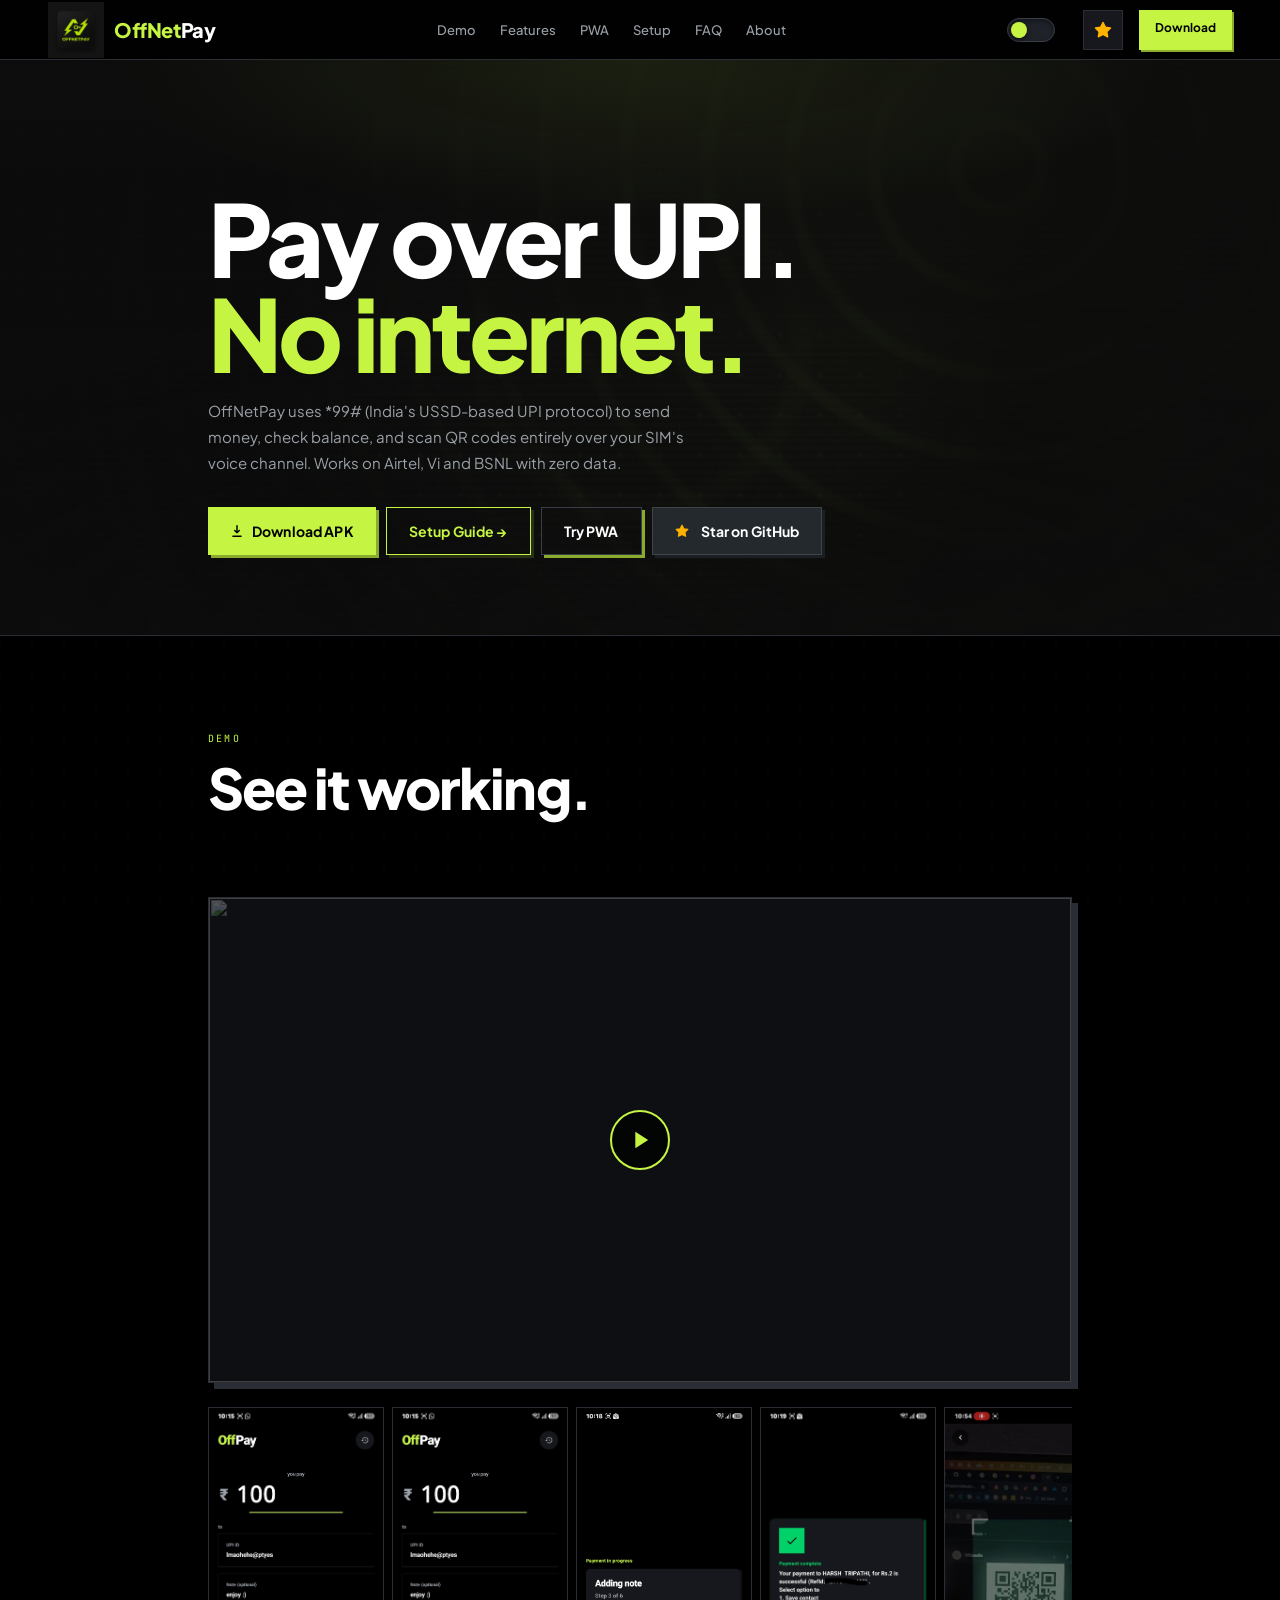
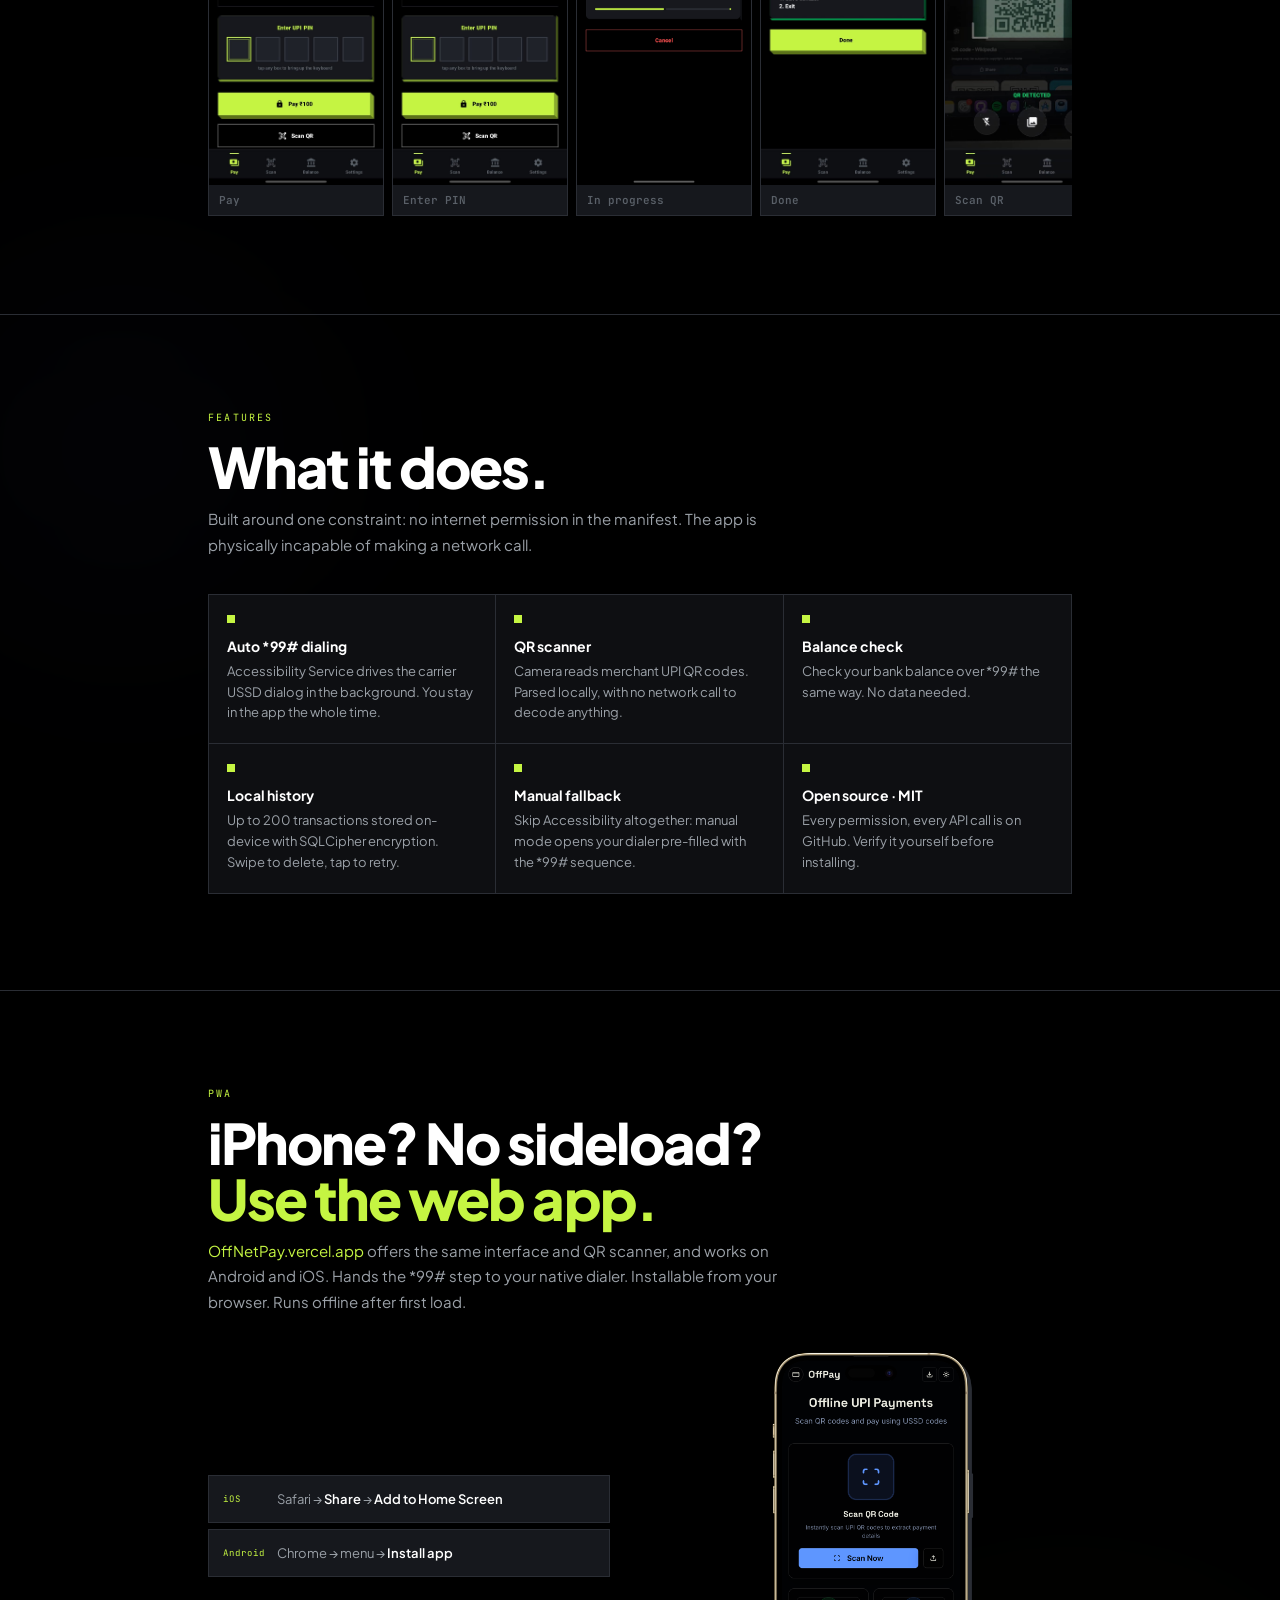
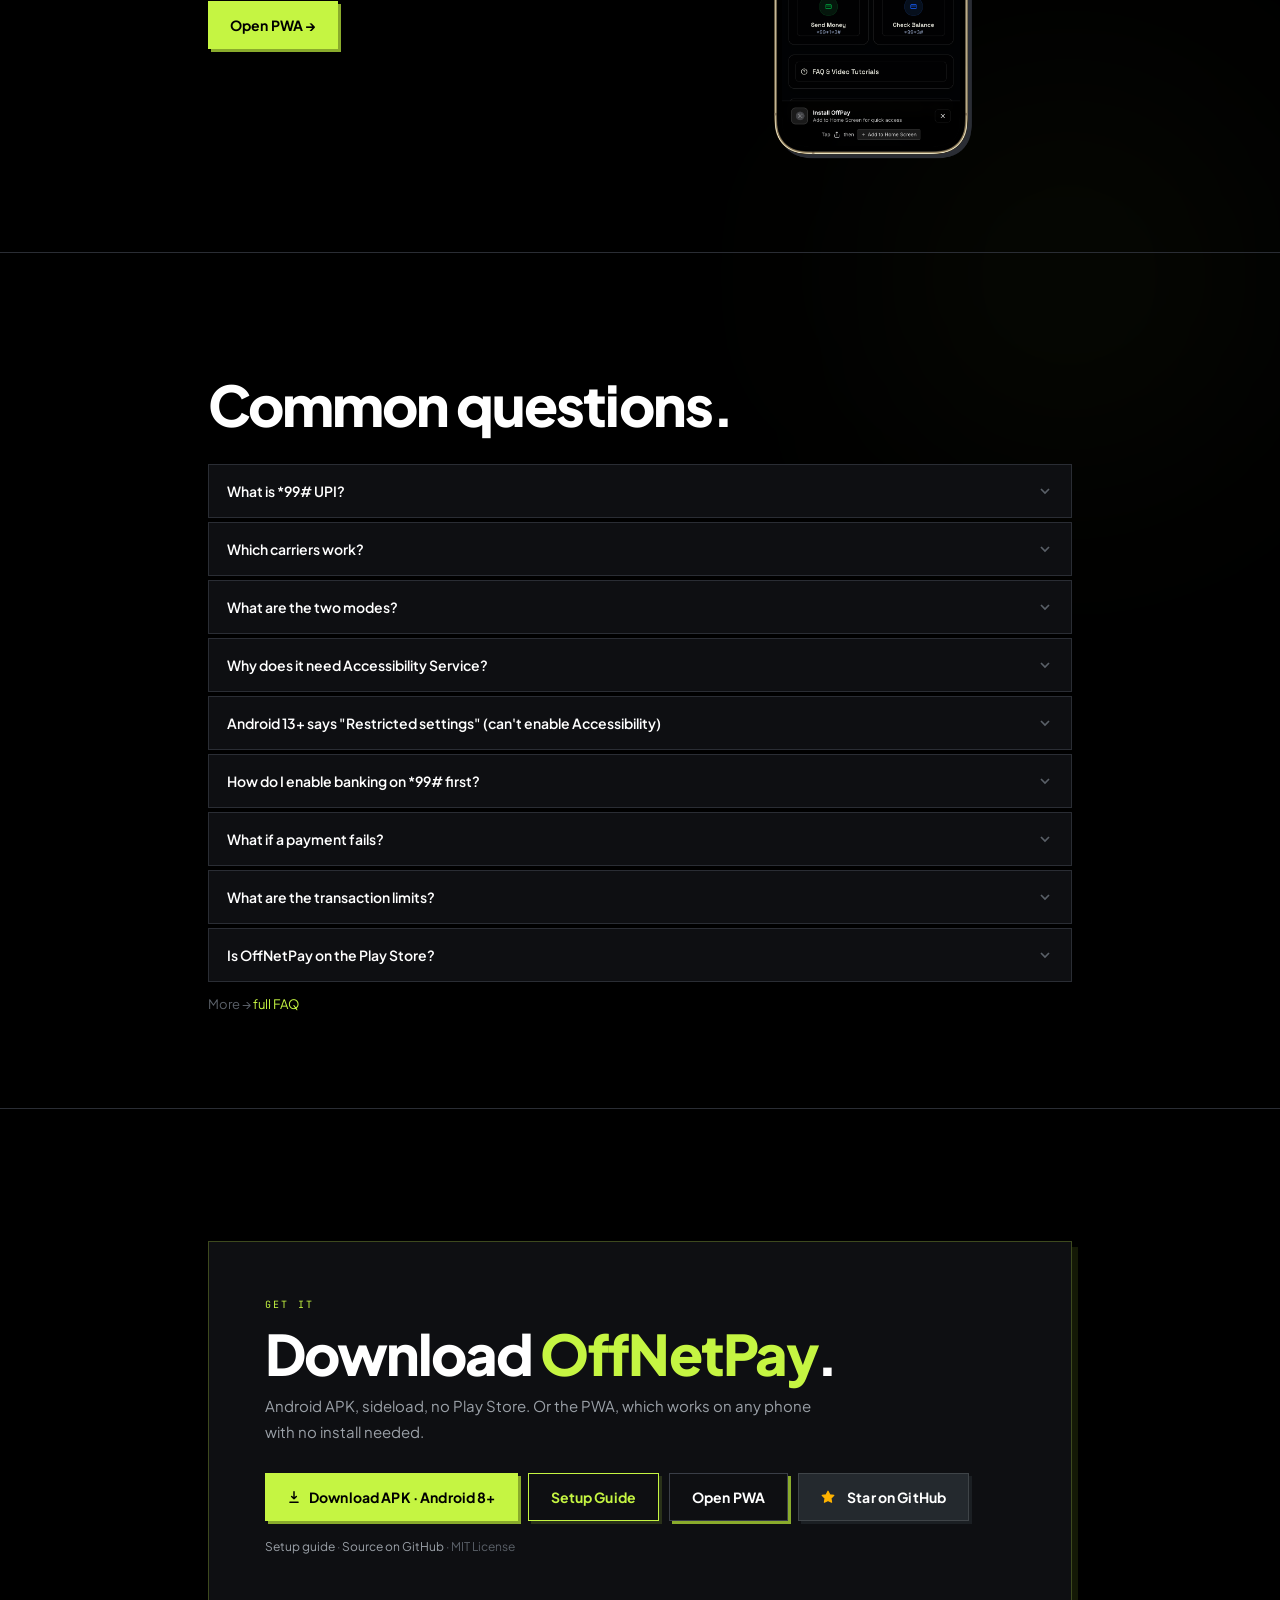
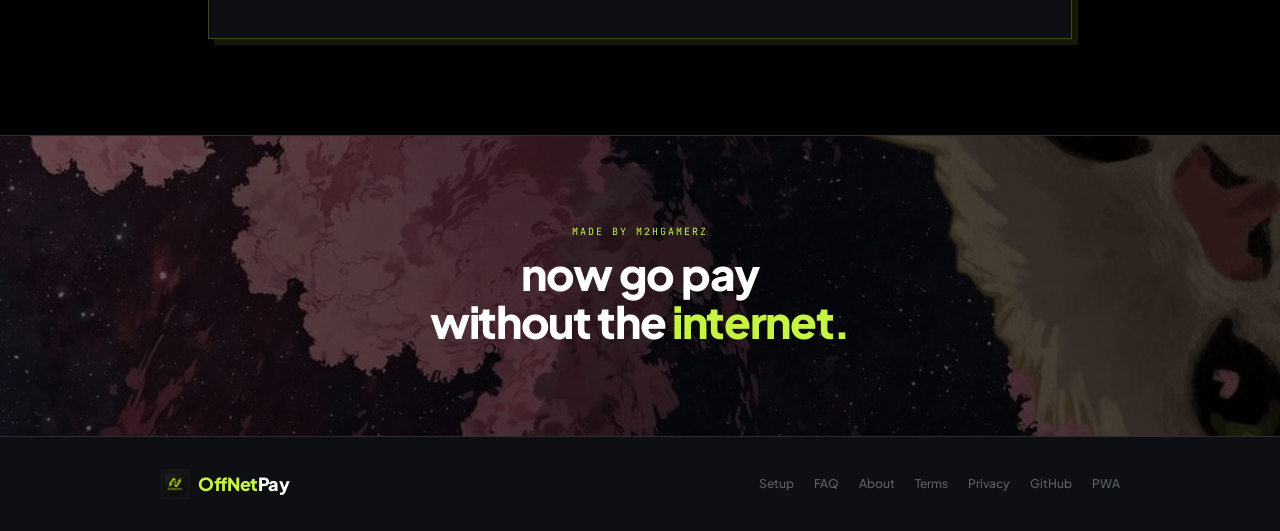
==== commit 264096b2: "feat: design perfect animated slider toggle switch for theme selection" ====
--- a/deploy/index.html
+++ b/deploy/index.html
@@ -124,6 +124,52 @@
     .stagger-2 { transition-delay: 200ms; }
     .stagger-3 { transition-delay: 300ms; }
 
+    
+    /* ─── Perfect Theme Toggle ─── */
+    .theme-switch {
+      position: relative;
+      display: inline-flex;
+      align-items: center;
+      width: 48px;
+      height: 24px;
+      margin-right: 12px;
+      -webkit-tap-highlight-color: transparent;
+    }
+    .theme-switch input {
+      opacity: 0;
+      width: 0;
+      height: 0;
+    }
+    .theme-switch .slider {
+      position: absolute;
+      cursor: pointer;
+      top: 0; left: 0; right: 0; bottom: 0;
+      background-color: var(--surface-hir);
+      transition: .4s cubic-bezier(0.4, 0.0, 0.2, 1);
+      border-radius: 30px;
+      border: 1px solid var(--border-s);
+      box-shadow: inset 0 2px 4px rgba(0,0,0,0.4);
+    }
+    .theme-switch .slider:before {
+      position: absolute;
+      content: "";
+      height: 16px;
+      width: 16px;
+      left: 3px;
+      bottom: 3px;
+      background-color: var(--lime);
+      transition: .4s cubic-bezier(0.68, -0.55, 0.265, 1.55);
+      border-radius: 50%;
+      box-shadow: 0 2px 5px rgba(0,0,0,0.5);
+    }
+    .theme-switch input:checked + .slider {
+      background-color: #1A1C20;
+      border-color: rgba(255, 255, 255, 0.1);
+    }
+    .theme-switch input:checked + .slider:before {
+      transform: translateX(24px);
+    }
+
     /* ─── layout helpers ─── */
     .w { max-width: var(--max); margin: 0 auto; padding: 0 var(--pad); }
     .divider { border: none; border-top: 1px solid var(--border); }
@@ -702,7 +748,10 @@
     <a href="about.html">About</a>
   </div>
   <div class="nav-right">
-      <button class="theme-toggle" id="theme-toggle" aria-label="Toggle theme" style="background:transparent; border:none; cursor:pointer; font-size:18px; padding:0 8px; color:var(--text-1); transition: transform 0.2s;">🟨</button>
+      <label class="theme-switch" aria-label="Toggle Theme" title="Toggle FamApp/NeoPOP Theme">
+        <input type="checkbox" id="theme-toggle">
+        <span class="slider"></span>
+      </label>
     <a href="https://github.com/prince-m2hgamerz/OffNetPayApp" target="_blank" rel="noopener" class="nav-star" aria-label="Star on GitHub">
       <svg width="18" height="18" viewBox="0 0 24 24" fill="none" stroke="currentColor" stroke-width="2" stroke-linecap="round" stroke-linejoin="round" style="color: #ffb300;"><polygon points="12 2 15.09 8.26 22 9.27 17 14.14 18.18 21.02 12 17.77 5.82 21.02 7 14.14 2 9.27 8.91 8.26 12 2" fill="currentColor"/></svg>
     </a>
@@ -1116,12 +1165,14 @@
 
 
 <script>
-  // Theme Toggle Logic
-  const themeToggleBtn = document.getElementById('theme-toggle');
-  if (themeToggleBtn) {
-    themeToggleBtn.addEventListener('click', () => {
-      let theme = document.documentElement.getAttribute('data-theme');
-      let newTheme = (theme === 'dark' || !theme) ? 'fampay' : 'dark';
+  // Perfect Theme Toggle Logic
+  const themeToggleCheckbox = document.getElementById('theme-toggle');
+  if (themeToggleCheckbox) {
+    const currentTheme = document.documentElement.getAttribute('data-theme');
+    themeToggleCheckbox.checked = currentTheme === 'fampay';
+    
+    themeToggleCheckbox.addEventListener('change', (e) => {
+      let newTheme = e.target.checked ? 'fampay' : 'dark';
       document.documentElement.setAttribute('data-theme', newTheme);
       localStorage.setItem('theme', newTheme);
     });
